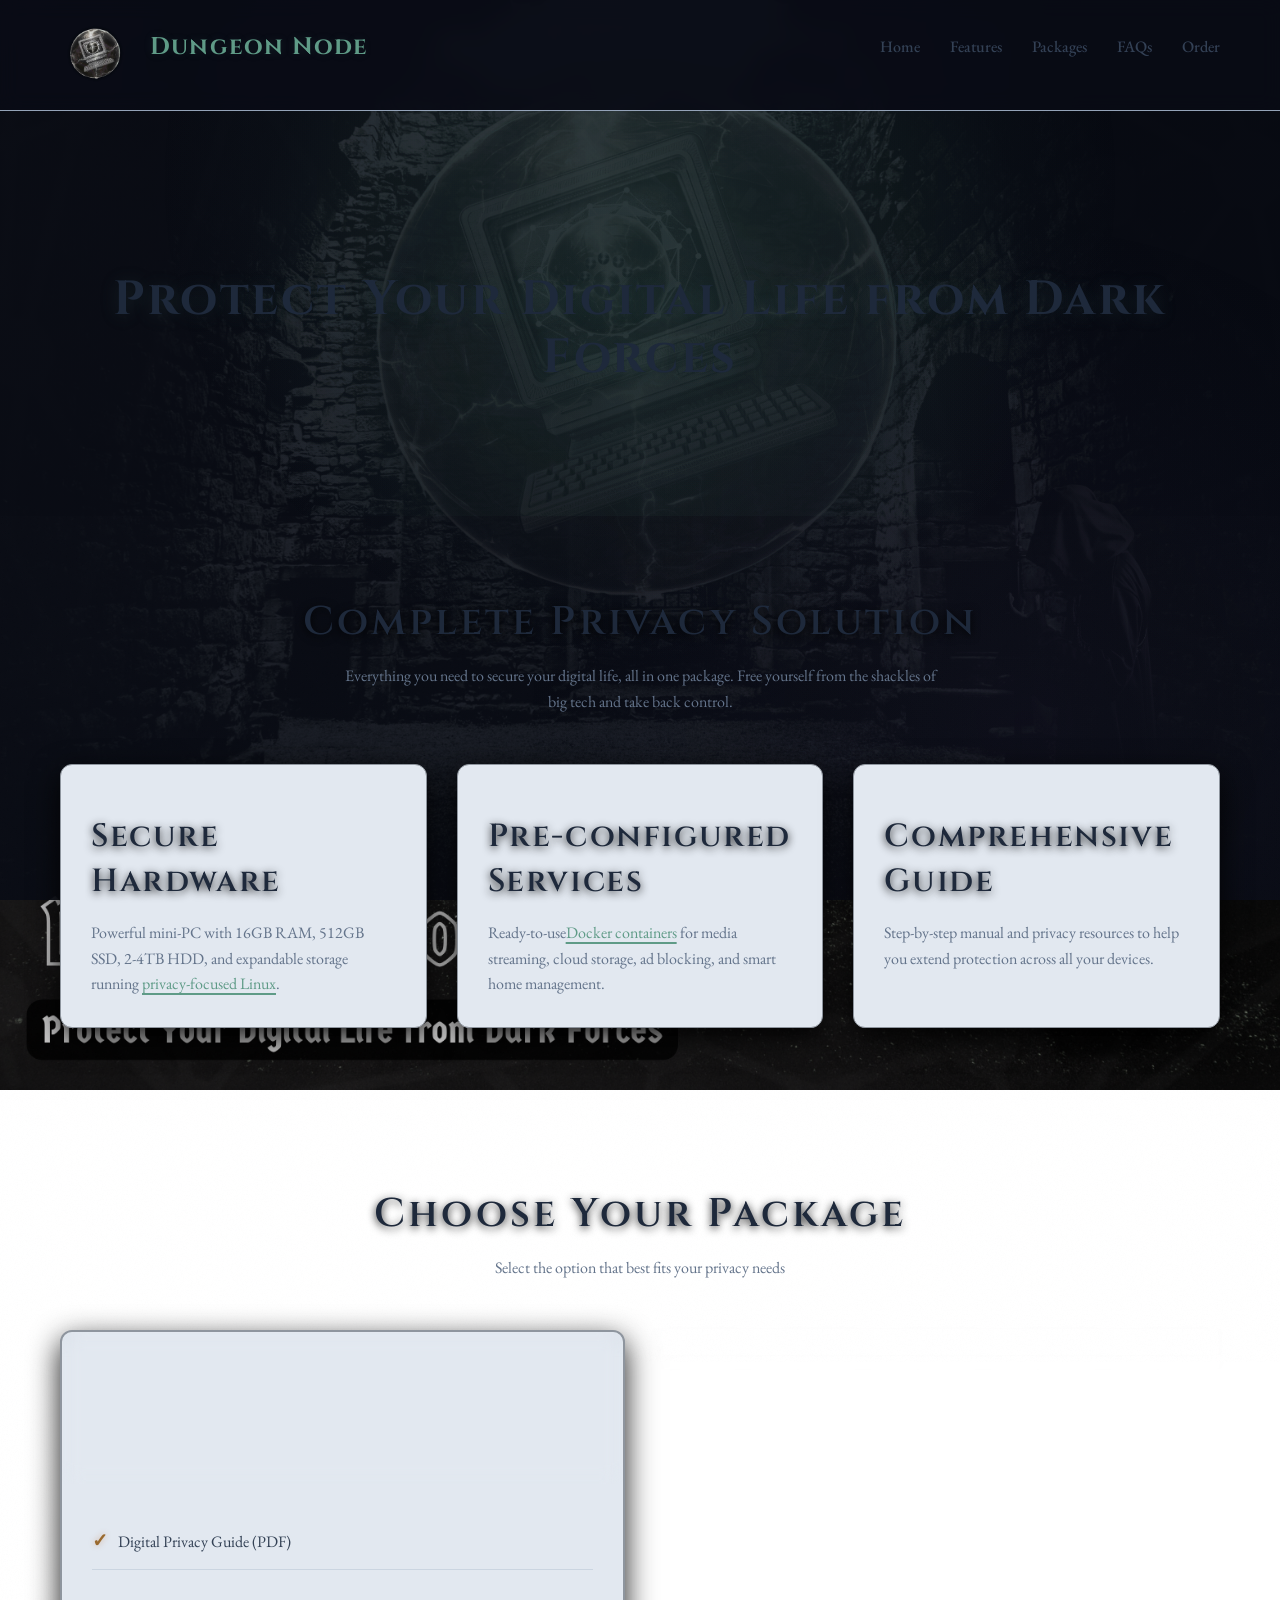
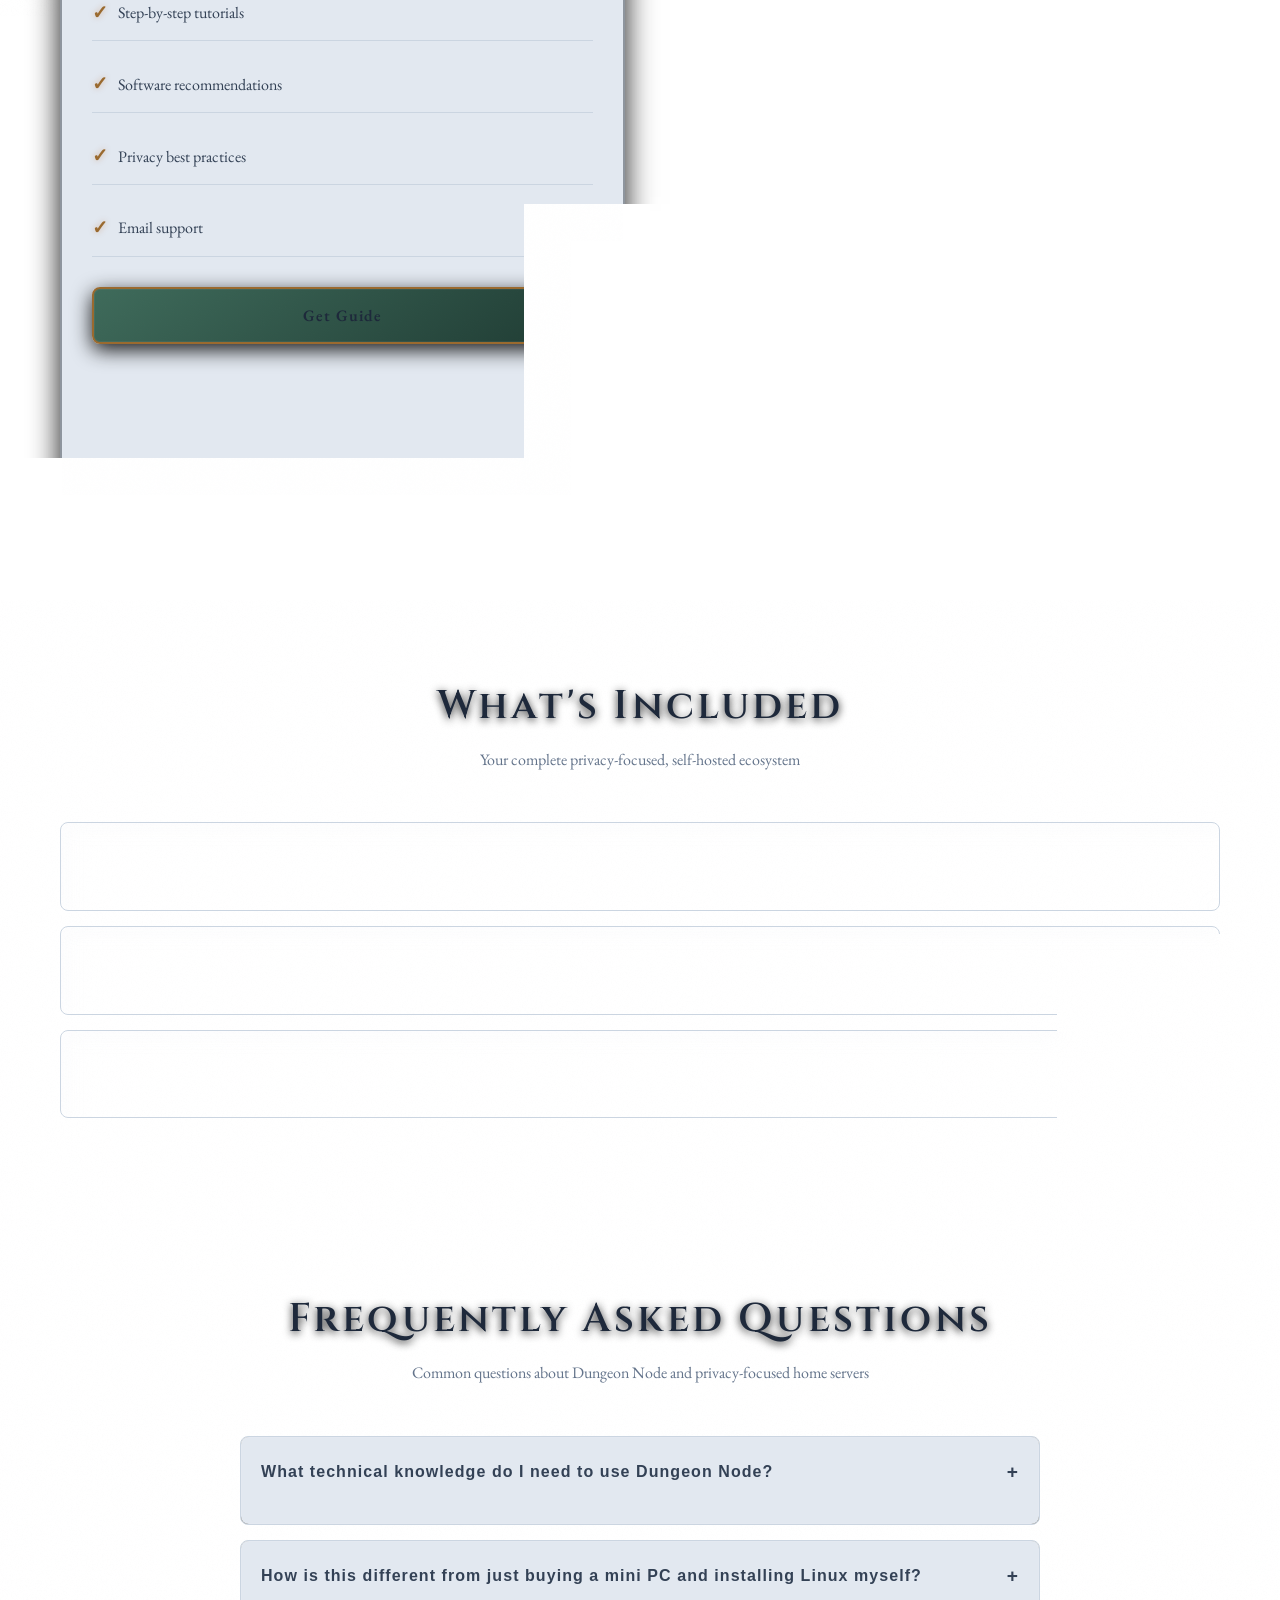
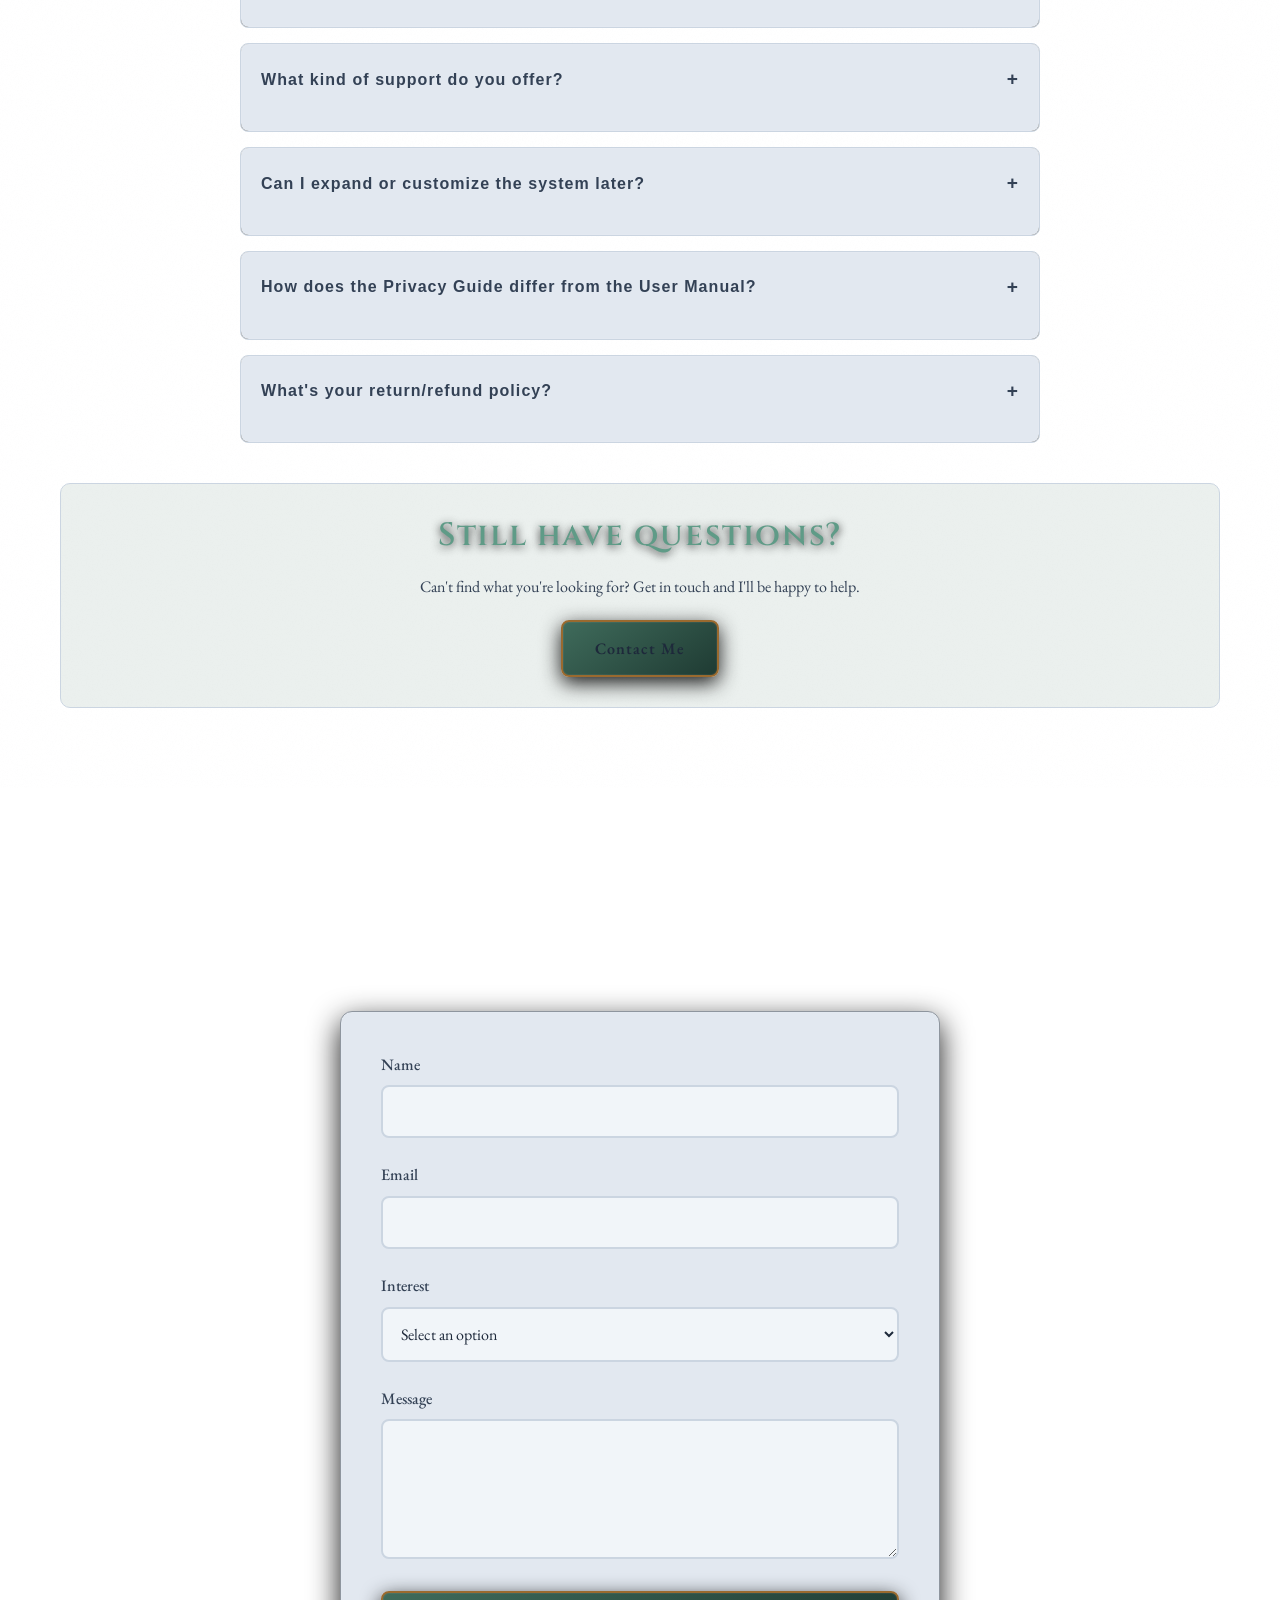
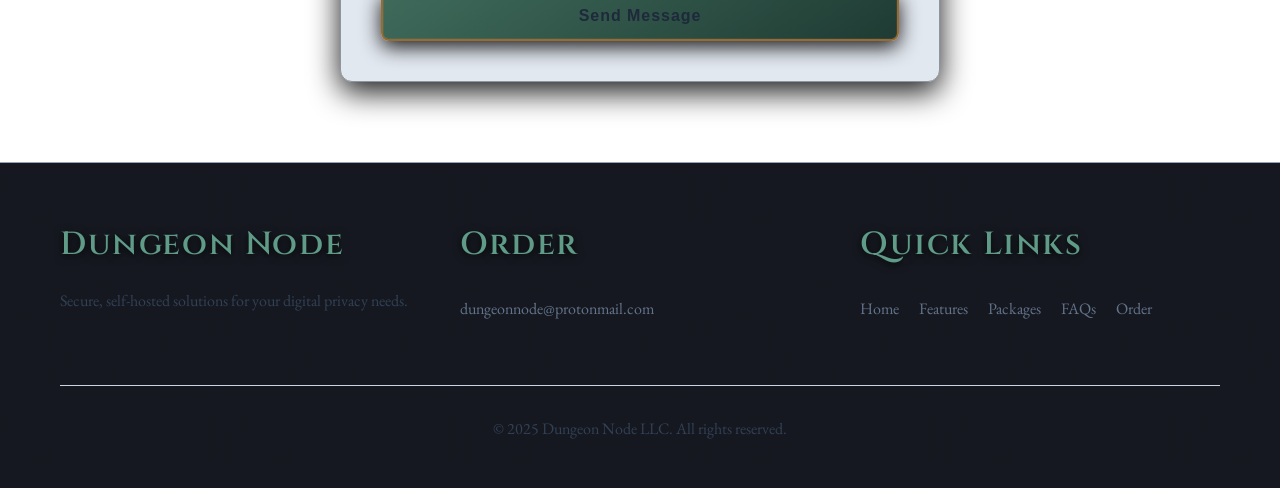
==== index.html @ d565829f "Add files via upload" ====
<!DOCTYPE html>
<html lang="en">
<head>
    <meta charset="UTF-8">
    <meta name="viewport" content="width=device-width, initial-scale=1.0">
    <title>Dungeon Node | Protect Your Digital Life from Dark Forces</title>
    <!-- Add these font imports -->
    <link rel="preconnect" href="https://fonts.googleapis.com">
    <link rel="preconnect" href="https://fonts.gstatic.com" crossorigin>
    <link href="https://fonts.googleapis.com/css2?family=Cinzel:wght@400;500;600;700;800&family=EB+Garamond:ital,wght@0,400;0,500;0,600;0,700;1,400;1,500&display=swap" rel="stylesheet">





</head>
<body>
    <!-- Header -->
<header>
    <div class="container">
        <nav>
            <a href="#" class="logo" style="display: flex; align-items: center; gap: 20px;">
                <img src="DungeonLogo.png" alt="Dungeon Node" style="height: 70px; width: auto;">
                <span style="font-size: 1.5rem; font-weight: 700; color: var(--primary-light);">Dungeon Node</span>
            </a>
            <button class="mobile-menu-btn">☰</button>
            <ul class="nav-links">
                <li><a href="#home">Home</a></li>
                <li><a href="#features">Features</a></li>
                <li><a href="#packages">Packages</a></li>
                <li><a href="#faq">FAQs</a></li>
                <li><a href="#contact">Order</a></li>
            </ul>
        </nav>
    </div>
</header>



    <!-- Hero Section -->
    <section id="home" class="hero">
        <div class="container">
            <div style="display: flex; align-items: center; justify-content: center; gap: 20px; margin-bottom: 30px; flex-wrap: wrap;">
                <h1 style="margin-bottom: 0; text-align: center;">Protect Your Digital Life from Dark Forces</h1>            
            </div>
    </section>

    <!-- Features -->
    <section id="features">
        <div class="container">
            <div class="section-title">
                <h2>Complete Privacy Solution</h2>
                <p>Everything you need to secure your digital life, all in one package. Free yourself from the shackles of big tech and take back control. </p>
            </div>
            
            <div class="features-grid">
                <div class="feature-card">
                    <div class="feature-icon"></div>
                    <h3>Secure Hardware</h3>
                    <p>Powerful mini-PC with 16GB RAM, 512GB SSD, 2-4TB HDD, and expandable storage running <a href ="https://www.franksworld.com/2025/02/19/is-linux-mint-now-spying-on-you-we-put-it-to-the-test/" target="_blank">privacy-focused Linux</a>.</p>
                </div>
                
                <div class="feature-card">
                    <div class="feature-icon"></div>
                    <h3>Pre-configured Services</h3>
                    <p>Ready-to-use<a href="https://www.howtogeek.com/733522/docker-for-beginners-everything-you-need-to-know/" target="_blank">Docker containers</a> for media streaming, cloud storage, ad blocking, and smart home management.</p>
                </div>
                
                <div class="feature-card">
                    <div class="feature-icon"></div>
                    <h3>Comprehensive Guide</h3>
                    <p>Step-by-step manual and privacy resources to help you extend protection across all your devices.</p>
                </div>
            </div>
        </div>
    </section>

    <!-- Packages -->
    <section id="packages" style="background: #1f2933">
        <div class="container">
            <div class="section-title">
                <h2>Choose Your Package</h2>
                <p>Select the option that best fits your privacy needs</p>
            </div>
            
            <div class="packages">
                <!-- Privacy Guide Only -->
                <div class="package-card">
                    <div class="package-header">
                        <h3>Privacy Guide Only</h3>
                        <div class="package-price">$49</div>
                    </div>
                    <div class="package-body">
                        <ul class="package-features">
                            <li>Digital Privacy Guide (PDF)</li>
                            <li>Step-by-step tutorials</li>
                            <li>Software recommendations</li>
                            <li>Privacy best practices</li>
                            <li>Email support</li>
                        </ul>
                        <a href="#contact" class="btn" style="width: 100%; text-align: center;">Get Guide</a>
                    </div>
                </div>
                
                <!-- Complete Privacy Hub -->
                <div class="package-card featured">
                    <div class="package-header">
                        <h3>Complete Privacy Hub</h3>
                        <div class="package-price">$799</div>
                    </div>
                    <div class="package-body">
                        <ul class="package-features">
                            <li>Mini PC + Storage</li>
                            <li>Pre-configured Linux Environment</li>
                            <li>Self-Hosted Alternatives to Big Tech Platforms</li>
                            <li>Comprehensive Privacy Guide</li>
                            <li>User Manual & Resources</li>
                            <li>Customer Support</li>
                            <li>Setup assistance</li>
                        </ul>
                        <a href="#contact" class="btn" style="width: 100%; text-align: center;">Order Now</a>
                    </div>
                </div>
            </div>
        </div>
    </section>

<!-- Included Services -->
<section>
    <div class="container">
        <div class="section-title">
            <h2>What's Included</h2>
            <p>Your complete privacy-focused, self-hosted ecosystem</p>
        </div>
        
<!-- Hardware Accordion -->
<div class="accordion" style="margin-bottom: 15px; border: 1px solid var(--border); border-radius: 8px; overflow: hidden;">
    <button class="accordion-header" style="width: 100%; padding: 20px; background: var(--bg-tertiary); border: none; display: flex; justify-content: space-between; align-items: center; cursor: pointer; color: var(--text-primary); font-size: 1.1rem; font-weight: 600; transition: all 0.3s ease;">
        <span style="display: flex; align-items: center; gap: 10px;">
            <span style="font-size: 1.3rem;"></span> Hardware Components
        </span>
        <span class="accordion-icon" style="font-size: 1.2rem; transition: transform 0.3s ease;">+</span>
    </button>
    <div class="accordion-content" style="max-height: 0; overflow: hidden; transition: max-height 0.3s ease;">
        <div style="padding: 20px; background: var(--bg-tertiary); border-top: 1px solid var(--border);">
            <div style="display: grid; grid-template-columns: repeat(auto-fit, minmax(300px, 1fr)); gap: 20px;">
                <!-- Core Hardware -->
                <div>
                    <h4 style="color: var(--text-muted); margin-bottom: 15px; padding-bottom: 8px; border-bottom: 1px solid var(--border);">Core Hardware</h4>
                    <ul style="list-style: none; margin: 0; padding: 0;">
                        <li style="padding: 8px 0; color: var(--text-secondary); display: flex; align-items: center; gap: 8px;">
                            <span style="color: var(--accent); font-weight: bold;">•</span>
                            <span><strong>Mini PC</strong> - Energy-efficient home server hardware. All models will meet minimum requirements but will vary based on availability. Upgrade options available.</span>
                        </li>
                        <li style="padding: 8px 0; color: var(--text-secondary); display: flex; align-items: center; gap: 8px;">
                            <span style="color: var(--accent); font-weight: bold;">•</span>
                            <span><strong>16GB DDR4 RAM</strong> - High-speed memory for smooth operation</span>
                        </li>
                        <li style="padding: 8px 0; color: var(--text-secondary); display: flex; align-items: center; gap: 8px;">
                            <span style="color: var(--accent); font-weight: bold;">•</span>
                            <span><strong>AMD Ryzen 3 4300</strong> - Quad-core processor for reliable performance</span>
                        </li>
                    </ul>
                </div>
                
                <!-- Storage & Expansion -->
                <div>
                    <h4 style="color: var(--text-muted); margin-bottom: 15px; padding-bottom: 8px; border-bottom: 1px solid var(--border);">Storage & Expansion</h4>
                    <ul style="list-style: none; margin: 0; padding: 0;">
                        <li style="padding: 8px 0; color: var(--text-secondary); display: flex; align-items: center; gap: 8px;">
                            <span style="color: var(--accent); font-weight: bold;">•</span>
                            <span><strong>512GB SSD</strong> - Fast storage for system and apps</span>
                        </li>
                        <li style="padding: 8px 0; color: var(--text-secondary); display: flex; align-items: center; gap: 8px;">
                            <span style="color: var(--accent); font-weight: bold;">•</span>
                            <span><strong>2-4TB HDD</strong> - Package comes with 2TB (or 4TB) HDD based on availability. Upgrade options available.</span>
                        </li>
                        <li style="padding: 8px 0; color: var(--text-secondary); display: flex; align-items: center; gap: 8px;">
                            <span style="color: var(--accent); font-weight: bold;">•</span>
                            <span><strong>2-Bay Enclosure</strong> - Power and storage for your HDD. Comes with empty drive slot for future expansion.</span>
                        </li>
                    </ul>
                </div>
            </div>
        </div>
    </div>
</div>
        
        <!-- Software Accordion -->
        <div class="accordion" style="margin-bottom: 15px; border: 1px solid var(--border); border-radius: 8px; overflow: hidden;">
            <button class="accordion-header" style="width: 100%; padding: 20px; background: var(--bg-tertiary); border: none; display: flex; justify-content: space-between; align-items: center; cursor: pointer; color: var(--text-primary); font-size: 1.1rem; font-weight: 600; transition: all 0.3s ease;">
                <span style="display: flex; align-items: center; gap: 10px;">
                    <span style="font-size: 1.3rem;"></span> Software & Privacy Tools
                </span>
                <span class="accordion-icon" style="font-size: 1.2rem; transition: transform 0.3s ease;">+</span>
            </button>
            <div class="accordion-content" style="max-height: 0; overflow: hidden; transition: max-height 0.3s ease;">
                <div style="padding: 20px; background: var(--bg-tertiary); border-top: 1px solid var(--border);">
                    <div style="display: grid; grid-template-columns: repeat(auto-fit, minmax(300px, 1fr)); gap: 20px;">
                        <!-- Self-Hosted Services -->
                        <div>
                            <h4 style="color: var(--text-muted); margin-bottom: 15px; padding-bottom: 8px; border-bottom: 1px solid var(--border);">Self-Hosted Services</h5>
                            <ul style="list-style: none; margin: 0; padding: 0;">
                                <li style="padding: 8px 0; color: var(--text-secondary); display: flex; align-items: center; gap: 8px;">
                                    <span style="color: var(--accent); font-weight: bold;">•</span>
                                    <span><strong><a href="https://www.tech2geek.net/how-to-use-pi-hole-to-block-all-ads-ultimate-guide/" target="_blank">Pi-Hole</strong></a> - Network-wide ad & tracker blocking</span>
                                </li>
                                <li style="padding: 8px 0; color: var(--text-secondary); display: flex; align-items: center; gap: 8px;">
                                    <span style="color: var(--accent); font-weight: bold;">•</span>
                                    <span><strong><a href="https://jellyfin.org/" target="_blank">Jellyfin</strong></a> - Self-hosted media streaming server</span>
                                </li>
                                <li style="padding: 8px 0; color: var(--text-secondary); display: flex; align-items: center; gap: 8px;">
                                    <span style="color: var(--accent); font-weight: bold;">•</span>
                                    <span><strong><a href="https://nextcloud.com/about/" target="_blank">NextCloud</strong></a> - Private cloud storage & collaboration</span>
                                </li>
                                <li style="padding: 8px 0; color: var(--text-secondary); display: flex; align-items: center; gap: 8px;">
                                    <span style="color: var(--accent); font-weight: bold;">•</span>
                                    <span><strong><a href="https://en.demo.grocy.info/stockoverview" target="_blank">Grocy</strong></a> - Grocery and Recipe Inventory Manager</span>
                                </li>
                                <li style="padding: 8px 0; color: var(--text-secondary); display: flex; align-items: center; gap: 8px;">
                                    <span style="color: var(--accent); font-weight: bold;">•</span>
                                    <span><strong><a href="https://www.xda-developers.com/things-every-docker-newbie-should-do-first-portainer/" target="_blank">Portainer</strong></a> - Docker container management dashboard</span>
                                </li>
                            </ul>
                        </div>
                        
                        <!-- Privacy & Security -->
                        <div>
                            <h4 style="color: var(--text-muted); margin-bottom: 15px; padding-bottom: 8px; border-bottom: 1px solid var(--border);">Privacy & Security</h5>
                            <ul style="list-style: none; margin: 0; padding: 0;">
                                <li style="padding: 8px 0; color: var(--text-secondary); display: flex; align-items: center; gap: 8px;">
                                    <span style="color: var(--accent);">•</span>
                                    <span><strong><a href="https://www.linuxmint.com/about.php" target="_blank">Linux Mint</strong></a> User-friendly Linux OS pre-configured for privacy</span>
                                </li>                                
                                <li style="padding: 8px 0; color: var(--text-secondary); display: flex; align-items: center; gap: 8px;">
                                    <span style="color: var(--accent);">•</span>
                                    <span><strong><a href="https://librewolf.net/#what-is-librewolf" target="_blank">Librewolf</strong></a> - Privacy-hardened Firefox browser</span>
                                </li>
                                <li style="padding: 8px 0; color: var(--text-secondary); display: flex; align-items: center; gap: 8px;">
                                    <span style="color: var(--accent);">•</span>
                                    <span><strong><a href="https://protonvpn.com/" target="_blank">Proton VPN</strong></a> - Encrypted internet connection</span>
                                </li>
                                <li style="padding: 8px 0; color: var(--text-secondary); display: flex; align-items: center; gap: 8px;">
                                    <span style="color: var(--accent);">•</span>
                                    <span><strong><a href="https://proton.me/pass" target="_blank">Proton Pass</strong></a> - End-to-end encrypted password manager</span>
                                </li>
                                <li style="padding: 8px 0; color: var(--text-secondary); display: flex; align-items: center; gap: 8px;">
                                    <span style="color: var(--accent);">•</span>
                                    <span><strong>Browser Extensions</strong> - Pre-configured privacy addons, including: <a href="https://ublockorigin.com/" target="_blank">uBlock Origin</a>, <a href="https://spreadprivacy.com/" target="_blank">DuckDuckGo</a>, <a href="https://www.startpage.com/" target="_blank">Startpage</a></span>
                                </li>
                            </ul>
                        </div>
                        
                        <!-- Productivity & Knowledge -->
                        <div>
                            <h4 style="color: var(--text-muted); margin-bottom: 15px; padding-bottom: 8px; border-bottom: 1px solid var(--border);">Productivity & Knowledge</h5>
                            <ul style="list-style: none; margin: 0; padding: 0;">
                                <li style="padding: 8px 0; color: var(--text-secondary); display: flex; align-items: center; gap: 8px;">
                                    <span style="color: var(--accent);">•</span>
                                    <span><strong><a href="https://organicmaps.app/" target="_blank">Organic Maps</strong></a> - Offline, privacy-focused navigation</span>
                                </li>
                                <li style="padding: 8px 0; color: var(--text-secondary); display: flex; align-items: center; gap: 8px;">
                                    <span style="color: var(--accent);">•</span>
                                    <span><strong><a href="https://www.libreoffice.org/" target="_blank">LibreOffice</strong></a> - Complete office suite alternative</span>
                                </li>
                                <li style="padding: 8px 0; color: var(--text-secondary); display: flex; align-items: center; gap: 8px;">
                                    <span style="color: var(--accent);">•</span>
                                    <span><strong><a href="https://kiwix.org/en/" target="_blank">Kiwix</strong></a> - Offline Wikipedia, Wikibooks, Wikiversity</span>
                                </li>
                                <li style="padding: 8px 0; color: var(--text-secondary); display: flex; align-items: center; gap: 8px;">
                                    <span style="color: var(--accent);">•</span>
                                    <span><strong><a href="" target="_blank"></a>Privacy Guide, Checklists, Articles</strong> - These resources are for everyone. Whether you use Windows, Linux, Apple, or Android, we've included universal and specific guidelines and tools that you will benefit from. Most of us still use the same big tech platforms that rely on third party cloud services and data broker sales.</span>
                                </li>                                
                            </ul>
                        </div>
                    </div>
                </div>
            </div>
        </div>
        
<!-- Resources Accordion -->
<div class="accordion" style="margin-bottom: 15px; border: 1px solid var(--border); border-radius: 8px; overflow: hidden;">
    <button class="accordion-header" style="width: 100%; padding: 20px; background: var(--bg-tertiary); border: none; display: flex; justify-content: space-between; align-items: center; cursor: pointer; color: var(--text-primary); font-size: 1.1rem; font-weight: 600; transition: all 0.3s ease;">
        <span style="display: flex; align-items: center; gap: 10px;">
            <span style="font-size: 1.3rem;"></span> Resources & Support
        </span>
        <span class="accordion-icon" style="font-size: 1.2rem; transition: transform 0.3s ease;">+</span>
    </button>
    <div class="accordion-content" style="max-height: 0; overflow: hidden; transition: max-height 0.3s ease;">
        <div style="padding: 20px; background: var(--bg-tertiary); border-top: 1px solid var(--border);">
            <div style="display: grid; grid-template-columns: repeat(auto-fit, minmax(300px, 1fr)); gap: 20px;">
                <!-- Guides & Documentation -->
                <div>
                    <h4 style="color: var(--text-muted); margin-bottom: 15px; padding-bottom: 8px; border-bottom: 1px solid var(--border);">Guides & Documentation</h4>
                    <ul style="list-style: none; margin: 0; padding: 0;">
                        <li style="padding: 8px 0; color: var(--text-secondary); display: flex; align-items: center; gap: 8px;">
                            <span style="color: var(--accent); font-weight: bold;">•</span>
                            <span><strong>Privacy Guide</strong> - Comprehensive digital privacy manual</span>
                        </li>
                        <li style="padding: 8px 0; color: var(--text-secondary); display: flex; align-items: center; gap: 8px;">
                            <span style="color: var(--accent); font-weight: bold;">•</span>
                            <span><strong>User Manual</strong> - Step-by-step setup instructions</span>
                        </li>
                        <!-- <li style="padding: 8px 0; color: var(--text-secondary); display: flex; align-items: center; gap: 8px;">
                            <span style="color: var(--accent); font-weight: bold;">•</span>
                            <span><strong>Video Tutorials</strong> - Visual guides for all features</span>
                        </li> -->
                        <li style="padding: 8px 0; color: var(--text-secondary); display: flex; align-items: center; gap: 8px;">
                            <span style="color: var(--accent); font-weight: bold;">•</span>
                            <span><strong>Troubleshooting Guide</strong> - Common issues & solutions</span>
                        </li>
                    </ul>
                </div>
                
                <!-- Best Practices -->
                <div>
                    <h4 style="color: var(--text-muted); margin-bottom: 15px; padding-bottom: 8px; border-bottom: 1px solid var(--border);">Best Practices</h4>
                    <ul style="list-style: none; margin: 0; padding: 0;">
                        <li style="padding: 8px 0; color: var(--text-secondary); display: flex; align-items: center; gap: 8px;">
                            <span style="color: var(--accent); font-weight: bold;">•</span>
                            <span><strong>Privacy Optimization</strong> - Advanced configuration tips</span>
                        </li>
                        <li style="padding: 8px 0; color: var(--text-secondary); display: flex; align-items: center; gap: 8px;">
                            <span style="color: var(--accent); font-weight: bold;">•</span>
                            <span><strong>Security Hardening</strong> - System protection measures</span>
                        </li>
                        <li style="padding: 8px 0; color: var(--text-secondary); display: flex; align-items: center; gap: 8px;">
                            <span style="color: var(--accent); font-weight: bold;">•</span>
                            <span><strong>Maintenance Schedule</strong> - Regular upkeep guidelines</span>
                        </li>
                        <li style="padding: 8px 0; color: var(--text-secondary); display: flex; align-items: center; gap: 8px;">
                            <span style="color: var(--accent); font-weight: bold;">•</span>
                            <span><strong>Backup Strategies</strong> - Data protection methods</span>
                        </li>
                    </ul>
                </div>
                
                <!-- Support -->
                <div>
                    <h4 style="color: var(--text-muted); margin-bottom: 15px; padding-bottom: 8px; border-bottom: 1px solid var(--border);">Support</h4>
                    <ul style="list-style: none; margin: 0; padding: 0;">
                        <li style="padding: 8px 0; color: var(--text-secondary); display: flex; align-items: center; gap: 8px;">
                            <span style="color: var(--accent); font-weight: bold;">•</span>
                            <span><strong>Email Support</strong> - Direct assistance access</span>
                        </li>
                        <li style="padding: 8px 0; color: var(--text-secondary); display: flex; align-items: center; gap: 8px;">
                            <span style="color: var(--accent); font-weight: bold;">•</span>
                            <span><strong>Knowledge Base</strong> - Articles & FAQs</span>
                        </li>
                    </ul>
                </div>
            </div>
        </div>
    </div>
</div>
        
</section>

<script>
// Accordion functionality
document.addEventListener('DOMContentLoaded', function() {
    const accordions = document.querySelectorAll('.accordion');
    
    accordions.forEach(accordion => {
        const header = accordion.querySelector('.accordion-header');
        const content = accordion.querySelector('.accordion-content');
        const icon = accordion.querySelector('.accordion-icon');
        
        header.addEventListener('click', () => {
            // Toggle current accordion
            if (content.style.maxHeight && content.style.maxHeight !== '0px') {
                // Close this accordion
                content.style.maxHeight = null;
                icon.textContent = '+';
                icon.style.transform = 'rotate(0deg)';
            } else {
                // Open this accordion
                content.style.maxHeight = content.scrollHeight + "px";
                icon.textContent = '−';
                icon.style.transform = 'rotate(180deg)';
            }
            
            // Optional: Close other accordions when one opens
            // Remove this if you want multiple accordions open at once
            /*
            accordions.forEach(otherAccordion => {
                if (otherAccordion !== accordion) {
                    const otherContent = otherAccordion.querySelector('.accordion-content');
                    const otherIcon = otherAccordion.querySelector('.accordion-icon');
                    otherContent.style.maxHeight = null;
                    otherIcon.textContent = '+';
                    otherIcon.style.transform = 'rotate(0deg)';
                }
            });
            */
        });
        
        // Start with all accordions collapsed
        content.style.maxHeight = '0px';
        icon.textContent = '+';
        icon.style.transform = 'rotate(0deg)';
    });
    
    // Accessibility: keyboard support
    accordions.forEach(accordion => {
        const header = accordion.querySelector('.accordion-header');
        
        header.addEventListener('keydown', (e) => {
            if (e.key === 'Enter' || e.key === ' ') {
                e.preventDefault();
                header.click();
            }
        });
        
        // Add ARIA attributes for accessibility
        const content = accordion.querySelector('.accordion-content');
        header.setAttribute('aria-expanded', 'false');
        header.setAttribute('aria-controls', content.id || 'accordion-content-' + Math.random().toString(36).substr(2, 9));
        content.setAttribute('aria-hidden', 'true');
    });
    
    // Update ARIA attributes on click
    document.querySelectorAll('.accordion-header').forEach(header => {
        header.addEventListener('click', function() {
            const content = this.nextElementSibling;
            const isExpanded = this.getAttribute('aria-expanded') === 'true';
            this.setAttribute('aria-expanded', !isExpanded);
            content.setAttribute('aria-hidden', isExpanded);
        });
    });
});
</script>


<!-- FAQs Section -->
<section id="faq" style="background-color: var(--bg-secondary);">
    <div class="container">
        <div class="section-title">
            <h2>Frequently Asked Questions</h2>
            <p>Common questions about Dungeon Node and privacy-focused home servers</p>
        </div>

        <div class="faq-container" style="max-width: 800px; margin: 0 auto;">
            <!-- FAQ 1 -->
            <div class="faq-item" style="margin-bottom: 15px; border: 1px solid var(--border); border-radius: 8px; overflow: hidden;">
                <button class="faq-question" style="width: 100%; padding: 20px; background: var(--bg-tertiary); border: none; text-align: left; cursor: pointer; color: var(--text-primary); font-size: 1.1rem; font-weight: 600; display: flex; justify-content: space-between; align-items: center; transition: all 0.3s ease;">
                    <span>What technical knowledge do I need to use Dungeon Node?</span>
                    <span class="faq-icon" style="font-size: 1.2rem; transition: transform 0.3s ease;">+</span>
                </button>
                <div class="faq-answer" style="max-height: 0; overflow: hidden; transition: max-height 0.3s ease; background: var(--bg-tertiary);">
                    <div style="padding: 20px; border-top: 1px solid var(--border); color: var(--text-secondary); line-height: 1.6;">
                        <p><strong>No advanced technical knowledge required!</strong> I've done all the hard work for you. The system comes pre-configured and ready to use. You'll receive a comprehensive guide with step-by-step instructions for setup and daily use. If you can use a web browser and follow instructions, you can use Dungeon Node.</p>
                    </div>
                </div>
            </div>

            <!-- FAQ 2 -->
            <div class="faq-item" style="margin-bottom: 15px; border: 1px solid var(--border); border-radius: 8px; overflow: hidden;">
                <button class="faq-question" style="width: 100%; padding: 20px; background: var(--bg-tertiary); border: none; text-align: left; cursor: pointer; color: var(--text-primary); font-size: 1.1rem; font-weight: 600; display: flex; justify-content: space-between; align-items: center; transition: all 0.3s ease;">
                    <span>How is this different from just buying a mini PC and installing Linux myself?</span>
                    <span class="faq-icon" style="font-size: 1.2rem; transition: transform 0.3s ease;">+</span>
                </button>
                <div class="faq-answer" style="max-height: 0; overflow: hidden; transition: max-height 0.3s ease; background: var(--bg-tertiary);">
                    <div style="padding: 20px; border-top: 1px solid var(--border); color: var(--text-secondary); line-height: 1.6;">
                        <p>Dungeon Node saves you <strong>40+ hours of setup and configuration time</strong>. I've:</p>
                        <ul style="margin-top: 10px; padding-left: 20px;">
                            <li>Installed and configured Linux Mint</li>
                            <li>Installed and configured Docker containers with optimal security settings</li>
                            <li>Integrated all services to work together seamlessly</li>
                            <li>Set up automated backups and maintenance scripts</li>
                            <li>Hardened the Linux installation for maximum privacy</li>
                            <li>Identified and installed free open-source software for privacy-hardened productivity</li>
                            <li>Included privacy guides, checklists, and articles on digital privacy</li>
                            <li>Pre-loaded offline resources (Wikipedia, maps, etc.)</li>
                            <li>Provided a large base storage to support the home server</li>
                        </ul>
                        <p style="margin-top: 15px;"></p>
                    </div>
                </div>
            </div>

            <!-- FAQ 3 -->
            <div class="faq-item" style="margin-bottom: 15px; border: 1px solid var(--border); border-radius: 8px; overflow: hidden;">
                <button class="faq-question" style="width: 100%; padding: 20px; background: var(--bg-tertiary); border: none; text-align: left; cursor: pointer; color: var(--text-primary); font-size: 1.1rem; font-weight: 600; display: flex; justify-content: space-between; align-items: center; transition: all 0.3s ease;">
                    <span>What kind of support do you offer?</span>
                    <span class="faq-icon" style="font-size: 1.2rem; transition: transform 0.3s ease;">+</span>
                </button>
                <div class="faq-answer" style="max-height: 0; overflow: hidden; transition: max-height 0.3s ease; background: var(--bg-tertiary);">
                    <div style="padding: 20px; border-top: 1px solid var(--border); color: var(--text-secondary); line-height: 1.6;">
                        <p>Every Dungeon Node purchase includes:</p>
                        <ul style="margin-top: 10px; padding-left: 20px;">
                            <li><strong>30-day email support</strong> for setup and initial questions</li>
                            <li>Comprehensive user manual with troubleshooting guide</li>
                            <li>Access to our knowledge base with articles and tutorials</li>
                            <li>Configuration templates for common use cases</li>
                            <li>Regular software update guides</li>
                        </ul>
                        <p style="margin-top: 15px;">For complex issues, I offer priority support packages.</p>
                    </div>
                </div>
            </div>

            <!-- FAQ 4 -->
            <div class="faq-item" style="margin-bottom: 15px; border: 1px solid var(--border); border-radius: 8px; overflow: hidden;">
                <button class="faq-question" style="width: 100%; padding: 20px; background: var(--bg-tertiary); border: none; text-align: left; cursor: pointer; color: var(--text-primary); font-size: 1.1rem; font-weight: 600; display: flex; justify-content: space-between; align-items: center; transition: all 0.3s ease;">
                    <span>Can I expand or customize the system later?</span>
                    <span class="faq-icon" style="font-size: 1.2rem; transition: transform 0.3s ease;">+</span>
                </button>
                <div class="faq-answer" style="max-height: 0; overflow: hidden; transition: max-height 0.3s ease; background: var(--bg-tertiary);">
                    <div style="padding: 20px; border-top: 1px solid var(--border); color: var(--text-secondary); line-height: 1.6;">
                        <p><strong>Yes.</strong> Dungeon Node is designed for expandability:</p>
                        <ul style="margin-top: 10px; padding-left: 20px;">
                            <li><strong>Storage:</strong> The 2-bay enclosure has an empty slot for additional hard drives</li>
                            <li><strong>Self-hosting:</strong> Contact me to add new Docker containers, or learn to add them yourself</li>
                            <li><strong>Software:</strong> Install additional programs from the Software Manager or from the web</li>
                            <li><strong>Network Protection:</strong> Expand network protection from Pi-hole to all devices on your home network</li>
                        </ul>
                        <p style="margin-top: 15px;">You'll receive guides on how to safely expand your system.</p>
                    </div>
                </div>
            </div>

            <!-- FAQ 5 -->
            <div class="faq-item" style="margin-bottom: 15px; border: 1px solid var(--border); border-radius: 8px; overflow: hidden;">
                <button class="faq-question" style="width: 100%; padding: 20px; background: var(--bg-tertiary); border: none; text-align: left; cursor: pointer; color: var(--text-primary); font-size: 1.1rem; font-weight: 600; display: flex; justify-content: space-between; align-items: center; transition: all 0.3s ease;">
                    <span>How does the Privacy Guide differ from the User Manual?</span>
                    <span class="faq-icon" style="font-size: 1.2rem; transition: transform 0.3s ease;">+</span>
                </button>
                <div class="faq-answer" style="max-height: 0; overflow: hidden; transition: max-height 0.3s ease; background: var(--bg-tertiary);">
                    <div style="padding: 20px; border-top: 1px solid var(--border); color: var(--text-secondary); line-height: 1.6;">
                        <p>These are two complementary resources:</p>
                        <div style="display: grid; grid-template-columns: 1fr 1fr; gap: 20px; margin-top: 15px;">
                            <div style="background: rgba(63, 107, 91, 0.1); padding: 15px; border-radius: 6px;">
                                <h4 style="color: var(--primary-light); margin-bottom: 10px;">User Manual</h4>
                                <ul style="padding-left: 15px;">
                                    <li>Step-by-step hardware setup</li>
                                    <li>Accessing your services</li>
                                    <li>Basic troubleshooting</li>
                                    <li>Daily operation guides</li>
                                    <li>Maintenance procedures</li>
                                </ul>
                            </div>
                            <div style="background: rgba(58, 47, 82, 0.1); padding: 15px; border-radius: 6px;">
                                <h4 style="color: var(--secondary); margin-bottom: 10px;"> Privacy Guide</h4>
                                <ul style="padding-left: 15px;">
                                    <li>Extending privacy to all devices</li>
                                    <li>Advanced security configurations</li>
                                    <li>Privacy best practices</li>
                                    <li>Alternative service recommendations</li>
                                    <li>Digital hygiene routines</li>
                                </ul>
                            </div>
                        </div>
                    </div>
                </div>
            </div>

            <!-- FAQ 6 -->
            <div class="faq-item" style="margin-bottom: 15px; border: 1px solid var(--border); border-radius: 8px; overflow: hidden;">
                <button class="faq-question" style="width: 100%; padding: 20px; background: var(--bg-tertiary); border: none; text-align: left; cursor: pointer; color: var(--text-primary); font-size: 1.1rem; font-weight: 600; display: flex; justify-content: space-between; align-items: center; transition: all 0.3s ease;">
                    <span>What's your return/refund policy?</span>
                    <span class="faq-icon" style="font-size: 1.2rem; transition: transform 0.3s ease;">+</span>
                </button>
                <div class="faq-answer" style="max-height: 0; overflow: hidden; transition: max-height 0.3s ease; background: var(--bg-tertiary);">
                    <div style="padding: 20px; border-top: 1px solid var(--border); color: var(--text-secondary); line-height: 1.6;">
                        <p>We offer a <strong>14-day return policy</strong> from the date of delivery:</p>
                        <ul style="margin-top: 10px; padding-left: 20px;">
                            <li>System must be returned in original condition</li>
                            <li>All components and accessories must be included</li>
                            <li>Return shipping is the customer's responsibility</li>
                            <li>A 15% restocking fee applies for opened hardware</li>
                            <li>The value of the digital guides will not be refunded once purchased</li>
                        </ul>
                        <p style="margin-top: 15px;"><strong>Hardware warranty:</strong> 30-day warranty on all components against manufacturing defects.</p>
                    </div>
                </div>
            </div>
        </div>

        <!-- Still have questions? -->
        <div style="text-align: center; margin-top: 40px; padding: 30px; background: rgba(63, 107, 91, 0.1); border-radius: 10px; border: 1px solid var(--border);">
            <h3 style="margin-bottom: 15px; color: var(--primary-light);">Still have questions?</h3>
            <p style="color: var(--text-secondary); max-width: 600px; margin: 0 auto 20px;">
                Can't find what you're looking for? Get in touch and I'll be happy to help.
            </p>
            <a href="#contact" class="btn" style="display: inline-block;">Contact Me</a>
        </div>
    </div>
</section>

<script>
// FAQ Accordion functionality
document.addEventListener('DOMContentLoaded', function() {
    const faqItems = document.querySelectorAll('.faq-item');
    
    faqItems.forEach(item => {
        const question = item.querySelector('.faq-question');
        const answer = item.querySelector('.faq-answer');
        const icon = item.querySelector('.faq-icon');
        
        // Initialize all as closed
        answer.style.maxHeight = '0px';
        icon.textContent = '+';
        icon.style.transform = 'rotate(0deg)';
        
        question.addEventListener('click', () => {
            // Check if current FAQ is already open
            const isCurrentlyOpen = answer.style.maxHeight !== '0px' && answer.style.maxHeight !== '';
            
            // Close all FAQs first
            faqItems.forEach(otherItem => {
                const otherAnswer = otherItem.querySelector('.faq-answer');
                const otherIcon = otherItem.querySelector('.faq-icon');
                otherAnswer.style.maxHeight = '0px';
                otherIcon.textContent = '+';
                otherIcon.style.transform = 'rotate(0deg)';
            });
            
            // If clicked FAQ wasn't open, open it
            if (!isCurrentlyOpen) {
                answer.style.maxHeight = answer.scrollHeight + "px";
                icon.textContent = '−';
                icon.style.transform = 'rotate(180deg)';
            }
        });
    });
    
    // Accessibility: keyboard support
    faqItems.forEach(item => {
        const question = item.querySelector('.faq-question');
        
        question.addEventListener('keydown', (e) => {
            if (e.key === 'Enter' || e.key === ' ') {
                e.preventDefault();
                question.click();
            }
        });
    });
});
</script>

    <!-- Contact -->
    <section id="contact" style="background: #221f33;">
        <div class="container">
            <div class="section-title">
                <h2>Get in Touch</h2>
                <p>Ready to take control of your privacy? Contact us for more information or to place an order.</p>
            </div>
            
            <div class="contact-form">
                <form id="contactForm">
                    <div class="form-group">
                        <label for="name">Name</label>
                        <input type="text" id="name" required>
                    </div>
                    
                    <div class="form-group">
                        <label for="email">Email</label>
                        <input type="email" id="email" required>
                    </div>
                    
                    <div class="form-group">
                        <label for="package">Interest</label>
                        <select id="package">
                            <option value="">Select an option</option>
                            <option value="guide">Privacy Guide ($49)</option>
                            <option value="complete">Complete Privacy Hub ($799)</option>
                            <option value="question">Just have a question</option>
                        </select>
                    </div>
                    
                    <div class="form-group">
                        <label for="message">Message</label>
                        <textarea id="message"></textarea>
                    </div>
                    
                    <button type="submit" class="btn" style="width: 100%;">Send Message</button>
                </form>
            </div>
        </div>
    </section>

<!-- Footer -->
<footer>
    <div class="container">
        <div class="footer-content">
            <div class="footer-section">
                <h3>Dungeon Node</h3>
                <p>Secure, self-hosted solutions for your digital privacy needs.</p>
            </div>
            
            <div class="footer-section">
                <h3>Order</h3>
                <ul class="footer-links" style="display: flex; flex-wrap: wrap; gap: 20px; margin: 0; padding: 0;">
                    <li><a href="mailto:dungeonnode@protonmail.com">dungeonnode@protonmail.com</a></li>
                </ul>
            </div>
            
            <div class="footer-section">
                <h3>Quick Links</h3>
                <ul class="footer-links" style="display: flex; flex-wrap: wrap; gap: 20px; margin: 0; padding: 0;">
                    <li><a href="#home">Home</a></li>
                    <li><a href="#features">Features</a></li>
                    <li><a href="#packages">Packages</a></li>
                    <li><a href="#faq">FAQs</a></li>
                    <li><a href="#contact">Order</a></li>
                </ul>
            </div>
        </div>
        
        <div class="copyright">
            <p>&copy; 2025 Dungeon Node LLC. All rights reserved.</p>
        </div>
    </div>
</footer>

    <script>
        // Mobile menu toggle
        document.querySelector('.mobile-menu-btn').addEventListener('click', function() {
            document.querySelector('.nav-links').classList.toggle('active');
        });
        
        // Smooth scrolling for navigation links
        document.querySelectorAll('a[href^="#"]').forEach(anchor => {
            anchor.addEventListener('click', function (e) {
                e.preventDefault();
                const targetId = this.getAttribute('href');
                if(targetId === '#') return;
                
                const targetElement = document.querySelector(targetId);
                if(targetElement) {
                    window.scrollTo({
                        top: targetElement.offsetTop - 80,
                        behavior: 'smooth'
                    });
                    
                    // Close mobile menu if open
                    document.querySelector('.nav-links').classList.remove('active');
                }
            });
        });
        
        // Simple form submission
        document.getElementById('contactForm').addEventListener('submit', function(e) {
            e.preventDefault();
            
            // Get form data
            const formData = {
                name: document.getElementById('name').value,
                email: document.getElementById('email').value,
                package: document.getElementById('package').value,
                message: document.getElementById('message').value
            };
            
            // In a real application, you would send this data to a server
            // For now, we'll just show a success message
            alert('Thank you for your interest! We\'ll contact you shortly at ' + formData.email);
            this.reset();
        });
        
        // Sticky header
        window.addEventListener('scroll', function() {
            const header = document.querySelector('header');
            if (window.scrollY > 50) {
                header.style.boxShadow = '0 2px 10px rgba(0,0,0,0.1)';
            } else {
                header.style.boxShadow = 'none';
            }
        });
    </script>










<style>
:root {
    --primary: #3f6b5b;
    --primary-dark: #1f3b33;
    --primary-light: #5f9b87;

    --secondary: #3a2f52;
    --secondary-dark: #1f162e;

    --accent: #9a6a2f;
    --accent-dark: #5f3b16;

    --bg-primary: #080b14;
    --bg-secondary: #1a1b2e;
    --bg-tertiary: #2a3338;

    --text-primary: #f1f5f9;
    --text-secondary: #d1d5db;
    --text-muted: #9ca3af;

    --border: #2a2f44;

    --glow: rgba(95, 155, 135, 0.15);
    --glow-alt: rgba(58, 47, 82, 0.2);
    --shadow: rgba(0, 0, 0, 0.9);
}

/* FAQ hover effects */
.faq-question:hover {
    background: var(--bg-secondary) !important;
}

.faq-question:focus {
    outline: 2px solid var(--accent);
    outline-offset: -2px;
}

/* Add parchment texture to FAQ items */
.faq-item::after {
    content: "";
    position: absolute;
    inset: 0;
    background-image:
        url("data:image/svg+xml,%3Csvg xmlns='http://www.w3.org/2000/svg' width='120' height='120'%3E%3Cfilter id='n'%3E%3CfeTurbulence type='fractalNoise' baseFrequency='0.9' numOctaves='2' stitchTiles='stitch'/%3E%3C/filter%3E%3Crect width='120' height='120' filter='url(%23n)' opacity='0.035'/%3E%3C/svg%3E");
    pointer-events: none;
    opacity: 0.08;
    mix-blend-mode: overlay;
    z-index: 1;
}

.faq-item {
    position: relative;
}

.faq-question > span:first-child,
.faq-answer > div {
    position: relative;
    z-index: 2;
}


/* Accordion hover effects */
.accordion-header:hover {
    background: var(--bg-secondary) !important;
}

.accordion-header:focus {
    outline: 2px solid var(--accent);
    outline-offset: -2px;
}

/* Smooth transitions */
.accordion-content {
    transition: max-height 0.3s ease-out !important;
    max-height: 0; /* Ensure all start collapsed */
}

/* Improve touch targets on mobile */
@media (max-width: 768px) {
    .accordion-header {
        padding: 18px 16px !important;
    }
    
    .accordion-content > div {
        padding: 16px !important;
    }
}

/* Reduced motion support */
@media (prefers-reduced-motion: reduce) {
    .accordion-content,
    .accordion-header,
    .accordion-icon {
        transition: none !important;
    }
}

/* Ensure content is properly hidden initially */
.accordion-content[style*="max-height: 0"],
.accordion-content[style*="max-height: 0px"] {
    overflow: hidden !important;
}

/* Accordion hover effects */
.accordion-header:hover {
    background: var(--bg-secondary) !important;
}

.accordion-header:focus {
    outline: 2px solid var(--accent);
    outline-offset: -2px;
}

/* Smooth transitions */
.accordion-content {
    transition: max-height 0.3s ease-out !important;
}

/* Improve touch targets on mobile */
@media (max-width: 768px) {
    .accordion-header {
        padding: 18px 16px !important;
    }
    
    .accordion-content > div {
        padding: 16px !important;
    }
}

/* Reduced motion support */
@media (prefers-reduced-motion: reduce) {
    .accordion-content,
    .accordion-header,
    .accordion-icon {
        transition: none !important;
    }
}

/* =========================================
   HERO: RITUAL PURPLE GLOW
   ========================================= */

.hero::before {
    background: radial-gradient(
        circle at center,
        rgba(75, 58, 112, 0.35),
        transparent 65%
    );
}

/* =========================================
   BUTTONS: MOSS GREEN BASE
   ========================================= */

.btn,
button {
    background: linear-gradient(
        145deg,
        var(--primary),
        var(--primary-dark)
    );
    border-color: var(--primary-light);
}

/* =========================================
   BUTTON HOVER: GREEN → VIOLET SHIFT
   ========================================= */

.btn:hover,
button:hover {
    background: linear-gradient(
        145deg,
        var(--secondary),
        var(--secondary-dark)
    );
    border-color: var(--secondary);
    box-shadow:
        0 0 0 1px rgba(75, 58, 112, 0.4),
        0 8px 30px rgba(75, 58, 112, 0.35);
}

.btn:hover span,
.btn:hover {
    text-shadow: 0 0 6px rgba(75, 58, 112, 0.4);
}



/* Add to your existing CSS */
.logo img {
    display: block;
    height: 40px;
    width: auto;
    transition: all 0.3s ease;
}

.logo img:hover {
    transform: scale(1.05);
}

/* Responsive adjustments */
@media (max-width: 768px) {
    .logo img {
        height: 35px;
    }
}

@media (max-width: 480px) {
    .logo img {
        height: 30px;
    }
}


/* ===== RESET & BASE STYLES ===== */
* {
    margin: 0;
    padding: 0;
    box-sizing: border-box;
}

html {
    scroll-behavior: smooth;
}

body {
    font-family: -apple-system, BlinkMacSystemFont, 'Segoe UI', Roboto, Oxygen, Ubuntu, Cantarell, 'Helvetica Neue', sans-serif;
    -webkit-font-smoothing: antialiased;
    -moz-osx-font-smoothing: grayscale;
    line-height: 1.6;
    font-size: 16px;
    color: var(--text-primary);
    background-color: var(--bg-primary);
    min-height: 100vh;
}

/* ===== TYPOGRAPHY ===== */
h1 {
    font-size: clamp(2rem, 5vw, 3rem);
    line-height: 1.2;
    font-weight: 700;
    margin-bottom: 1.5rem;
    color: var(--text-primary);
}

h2 {
    font-size: clamp(1.75rem, 4vw, 2.5rem);
    line-height: 1.3;
    font-weight: 600;
    margin-bottom: 1.25rem;
    color: var(--text-primary);
}

h3 {
    font-size: clamp(1.5rem, 3vw, 2rem);
    line-height: 1.4;
    font-weight: 600;
    margin-bottom: 1rem;
    color: var(--text-primary);
}

h4 {
    font-size: clamp(1.25rem, 2.5vw, 1.5rem);
    line-height: 1.4;
    font-weight: 500;
    margin-bottom: 0.75rem;
    color: var(--text-primary);
}

p, li, span, label {
    font-size: 1rem;
    line-height: 1.6;
    margin-bottom: 1rem;
    color: var(--text-secondary);
}

/* ===== LINKS ===== */
a {
    color: var(--primary-light);
    text-decoration: underline;
    text-decoration-thickness: 2px;
    text-underline-offset: 3px;
    transition: all 0.3s ease;
}

a:hover, a:focus {
    color: var(--accent);
    text-decoration-thickness: 3px;
}

/* ===== FOCUS STATES ===== */
:focus-visible {
    outline: 3px solid var(--accent);
    outline-offset: 2px;
}

:focus:not(:focus-visible) {
    outline: none;
}

/* ===== LAYOUT ===== */
.container {
    max-width: 1200px;
    margin: 0 auto;
    padding: 0 20px;
    width: 100%;
}

section {
    padding: 80px 0;
}

section:nth-child(even) {
    background-color: var(--bg-secondary);
}

.section-title {
    text-align: center;
    margin-bottom: 50px;
}

.section-title h2 {
    font-size: clamp(1.75rem, 4vw, 2.5rem);
    margin-bottom: 15px;
}

.section-title p {
    color: var(--text-muted);
    max-width: 600px;
    margin: 0 auto;
}

/* ===== HEADER & NAVIGATION ===== */
header {
    position: sticky;
    top: 0;
    width: 100%;
    background: rgba(15, 23, 42, 0.95);
    backdrop-filter: blur(10px);
    border-bottom: 1px solid var(--border-dark);
    z-index: 1000;
}

nav {
    display: flex;
    justify-content: space-between;
    align-items: center;
    padding: 20px 0;
}

.logo {
    font-size: 1.5rem;
    font-weight: 700;
    color: var(--primary-light);
    text-decoration: none;
    text-shadow: 0 0 10px var(--glow);
}

.nav-links {
    display: flex;
    gap: 30px;
    list-style: none;
}

.nav-links a {
    text-decoration: none;
    color: var(--text-secondary);
    font-weight: 500;
}

.nav-links a:hover {
    color: var(--primary-light);
    text-shadow: 0 0 8px var(--glow);
}

.mobile-menu-btn {
    display: none;
    background: none;
    border: none;
    font-size: 1.5rem;
    cursor: pointer;
    color: var(--text-primary);
    padding: 5px;
}

/* ===== HERO SECTION ===== */
.hero {
    padding: 160px 0 100px;
    text-align: center;
    background: linear-gradient(135deg, var(--bg-secondary) 0%, var(--bg-primary) 100%);
    position: relative;
    overflow: hidden;
}

.hero::before {
    content: '';
    position: absolute;
    top: 0;
    left: 0;
    right: 0;
    bottom: 0;
    background: radial-gradient(circle at 50% 50%, var(--glow) 0%, transparent 70%);
    opacity: 0.3;
}

.hero h1 {
    text-shadow: 0 2px 20px var(--glow);
}

.hero p {
    font-size: clamp(1.1rem, 2vw, 1.25rem);
    color: var(--text-secondary);
    max-width: 700px;
    margin: 0 auto 40px;
}

/* ===== BUTTONS ===== */
.btn, button {
    display: inline-block;
    padding: 14px 32px;
    background: linear-gradient(145deg, var(--primary) 0%, var(--primary-dark) 100%);
    color: var(--text-primary);
    text-decoration: none;
    border-radius: 8px;
    font-weight: 600;
    font-size: 1rem;
    letter-spacing: 0.5px;
    transition: all 0.3s ease;
    border: 2px solid var(--accent);
    box-shadow: 0 4px 20px var(--glow);
    cursor: pointer;
    text-align: center;
    min-height: 48px; /* Better touch target */
}

.btn:hover, button:hover {
    background: linear-gradient(145deg, var(--primary-light) 0%, var(--primary) 100%);
    transform: translateY(-2px);
    box-shadow: 0 6px 25px var(--glow);
    border-color: var(--primary-light);
}

.btn-secondary {
    background: transparent;
    color: var(--primary-light);
    border: 2px solid var(--primary);
}

.btn-secondary:hover {
    background: var(--primary);
    color: var(--text-primary);
    border-color: var(--primary-light);
}

button:disabled, .btn:disabled {
    opacity: 0.5;
    cursor: not-allowed;
    transform: none !important;
    box-shadow: none !important;
}

/* ===== FEATURES GRID ===== */
.features-grid {
    display: grid;
    grid-template-columns: repeat(auto-fit, minmax(300px, 1fr));
    gap: 30px;
    margin-top: 40px;
}

.feature-card {
    background: var(--bg-tertiary);
    padding: 30px;
    border-radius: 12px;
    box-shadow: 0 5px 20px rgba(0, 0, 0, 0.3);
    transition: all 0.3s ease;
    border: 1px solid var(--border);
    height: 100%;
}

.feature-card:hover {
    transform: translateY(-5px);
    box-shadow: 0 8px 30px rgba(124, 58, 237, 0.2);
    border-color: var(--primary);
}

.feature-icon {
    font-size: 2.5rem;
    margin-bottom: 20px;
    color: var(--primary-light);
    text-shadow: 0 0 10px var(--glow);
}

.feature-card h3 {
    margin-bottom: 15px;
    color: var(--text-primary);
}

.feature-card p {
    color: var(--text-muted);
    margin-bottom: 0;
}

/* ===== PACKAGE CARDS ===== */
.packages {
    display: grid;
    grid-template-columns: repeat(auto-fit, minmax(300px, 1fr));
    gap: 30px;
    margin-top: 40px;
}

.package-card {
    background: var(--bg-tertiary);
    border-radius: 12px;
    overflow: hidden;
    box-shadow: 0 5px 20px rgba(0, 0, 0, 0.3);
    border: 2px solid var(--border);
    transition: all 0.3s ease;
    height: 100%;
}

.package-card:hover {
    border-color: var(--primary);
}

.package-card.featured {
    border-color: var(--accent);
    transform: scale(1.02);
    box-shadow: 0 8px 30px rgba(124, 58, 237, 0.3);
}

.package-card.featured:hover {
    border-color: var(--primary-light);
    box-shadow: 0 10px 35px rgba(124, 58, 237, 0.4);
}

.package-header {
    padding: 30px;
    background: linear-gradient(135deg, var(--primary) 0%, var(--primary-dark) 100%);
    color: var(--text-primary);
    text-align: center;
}

.package-header h3 {
    font-size: 1.5rem;
    margin-bottom: 10px;
}

.package-price {
    font-size: 2.5rem;
    font-weight: 700;
    text-shadow: 0 2px 10px var(--glow);
    line-height: 1.2;
}

.package-body {
    padding: 30px;
}

.package-features {
    list-style: none;
    margin-bottom: 30px;
}

.package-features li {
    padding: 12px 0;
    border-bottom: 1px solid var(--border);
    color: var(--text-secondary);
    display: flex;
    align-items: center;
    gap: 10px;
}

.package-features li:before {
    content: "✓";
    color: var(--accent);
    font-weight: bold;
    font-size: 1.2rem;
    flex-shrink: 0;
}

/* ===== CONTACT FORM ===== */
.contact-form {
    max-width: 600px;
    margin: 40px auto 0;
    background: var(--bg-tertiary);
    padding: 40px;
    border-radius: 12px;
    box-shadow: 0 5px 20px rgba(0, 0, 0, 0.3);
    border: 1px solid var(--border);
}

.form-group {
    margin-bottom: 24px;
}

.form-group label {
    display: block;
    margin-bottom: 8px;
    font-weight: 500;
    color: var(--text-secondary);
    font-size: 1rem;
}

.form-group input,
.form-group textarea,
.form-group select {
    width: 100%;
    padding: 14px;
    background: var(--bg-secondary);
    border: 2px solid var(--border);
    border-radius: 8px;
    font-family: inherit;
    font-size: 1rem;
    color: var(--text-primary);
    transition: all 0.3s ease;
    min-height: 48px;
}

.form-group input:focus,
.form-group textarea:focus,
.form-group select:focus {
    outline: none;
    border-color: var(--primary);
    box-shadow: 0 0 0 3px var(--glow);
}

.form-group textarea {
    min-height: 140px;
    resize: vertical;
}

input::placeholder,
textarea::placeholder {
    color: var(--text-muted);
    opacity: 0.7;
}

/* ===== FOOTER ===== */
footer {
    background: var(--bg-primary);
    color: var(--text-primary);
    padding: 60px 0 30px;
    border-top: 1px solid var(--border-dark);
}

.footer-content {
    display: grid;
    grid-template-columns: repeat(auto-fit, minmax(250px, 1fr));
    gap: 40px;
    margin-bottom: 40px;
}

.footer-section h3 {
    margin-bottom: 20px;
    color: var(--primary-light);
}

.footer-links {
    list-style: none;
}

.footer-links a {
    color: var(--text-muted);
    text-decoration: none;
    display: block;
    padding: 8px 0;
    transition: all 0.3s ease;
}

.footer-links a:hover {
    color: var(--primary-light);
    text-shadow: 0 0 8px var(--glow);
    transform: translateX(5px);
}

.copyright {
    text-align: center;
    padding-top: 30px;
    border-top: 1px solid var(--border);
    color: var(--text-muted);
    font-size: 0.9rem;
}

/* ===== SCROLLBAR ===== */
::-webkit-scrollbar {
    width: 12px;
}

::-webkit-scrollbar-track {
    background: var(--bg-secondary);
}

::-webkit-scrollbar-thumb {
    background: var(--primary);
    border-radius: 6px;
    border: 2px solid var(--bg-secondary);
}

::-webkit-scrollbar-thumb:hover {
    background: var(--primary-light);
}

/* ===== RESPONSIVE DESIGN ===== */
@media (max-width: 768px) {
    .mobile-menu-btn {
        display: block;
    }
    
    .nav-links {
        display: none;
        position: fixed;
        top: 70px;
        left: 0;
        right: 0;
        background: var(--bg-tertiary);
        flex-direction: column;
        padding: 20px;
        box-shadow: 0 5px 20px rgba(0, 0, 0, 0.4);
        border-top: 1px solid var(--border);
        z-index: 1001;
    }
    
    .nav-links.active {
        display: flex;
    }
    
    .hero {
        padding: 140px 0 80px;
    }
    
    .hero h1 {
        font-size: clamp(1.75rem, 5vw, 2.5rem);
    }
    
    .hero p {
        font-size: 1.1rem;
    }
    
    .package-card.featured {
        transform: none;
        order: -1; /* Bring featured card to top on mobile */
    }
    
    .features-grid,
    .packages {
        grid-template-columns: 1fr;
    }
    
    .contact-form {
        padding: 30px 20px;
    }
    
    section {
        padding: 60px 0;
    }
}

@media (max-width: 480px) {
    .hero {
        padding: 120px 0 60px;
    }
    
    .btn, button {
        padding: 12px 24px;
        width: 100%;
        margin-bottom: 10px;
    }
    
    .package-header,
    .package-body,
    .feature-card {
        padding: 20px;
    }
    
    .footer-content {
        grid-template-columns: 1fr;
        gap: 30px;
    }
}

/* ===== ACCESSIBILITY MEDIA QUERIES ===== */
@media (prefers-reduced-motion: reduce) {
    *,
    *::before,
    *::after {
        animation-duration: 0.01ms !important;
        animation-iteration-count: 1 !important;
        transition-duration: 0.01ms !important;
        scroll-behavior: auto !important;
    }
    
    .btn:hover,
    .feature-card:hover,
    .package-card:hover {
        transform: none !important;
    }
}

@media (prefers-contrast: high) {
    :root {
        --text-primary: #ffffff;
        --text-secondary: #f1f5f9;
        --border: #64748b;
    }
    
    .btn,
    .feature-card,
    .package-card {
        border: 2px solid currentColor;
    }
    
    .feature-card:hover,
    .package-card:hover {
        outline: 2px solid var(--accent);
    }
}

@media (prefers-color-scheme: light) {
    :root {
        --bg-primary: #f8fafc;
        --bg-secondary: #f1f5f9;
        --bg-tertiary: #e2e8f0;
        --text-primary: #1e293b;
        --text-secondary: #334155;
        --text-muted: #64748b;
        --border: #cbd5e1;
        --border-dark: #94a3b8;
    }
    
    body {
        color-scheme: light dark;
    }
    
    header {
        background: rgba(248, 250, 252, 0.95);
    }
    
    .nav-links a {
        color: var(--text-secondary);
    }
    
    .hero {
        background: linear-gradient(135deg, var(--bg-secondary) 0%, var(--bg-primary) 100%);
    }
}

/* ===== PRINT STYLES ===== */
@media print {
    body {
        color: #000;
        background: #fff;
        font-size: 12pt;
        line-height: 1.5;
        font-family: 'Times New Roman', Times, serif;
    }
    
    a {
        color: #000;
        text-decoration: underline;
    }
    
    .btn, button, nav, footer,
    .mobile-menu-btn, .hero::before {
        display: none !important;
    }
    
    .hero {
        padding: 60px 0 !important;
    }
    
    section {
        page-break-inside: avoid;
        padding: 40px 0 !important;
    }
    
    .container {
        max-width: 100% !important;
        padding: 0 !important;
    }
}

h1, h2, h3, h4 {
    letter-spacing: 0.04em;
    text-shadow: 0 2px 8px var(--shadow);
}

.feature-icon,
.package-features li:before {
    color: var(--accent);
    text-shadow: 0 0 8px rgba(180, 83, 9, 0.35);
}

.feature-card,
.package-card,
.contact-form {
    box-shadow:
        inset 0 0 0 1px rgba(255,255,255,0.03),
        0 10px 30px var(--shadow);
}

.btn, button {
    letter-spacing: 0.06em;
    box-shadow:
        inset 0 0 0 1px rgba(255,255,255,0.05),
        0 6px 20px var(--shadow);
}

/* =========================================
   TORCHLIGHT FLICKER (Hero only)
   ========================================= */

.hero::before {
    animation: torchFlicker 9s infinite ease-in-out;
}

@keyframes torchFlicker {
    0%   { opacity: 0.22; transform: scale(1); }
    18%  { opacity: 0.28; transform: scale(1.01); }
    33%  { opacity: 0.20; transform: scale(0.995); }
    52%  { opacity: 0.30; transform: scale(1.015); }
    68%  { opacity: 0.24; transform: scale(1.005); }
    85%  { opacity: 0.27; transform: scale(1.01); }
    100% { opacity: 0.22; transform: scale(1); }
}


/* =========================================
   STONE / PARCHMENT TEXTURE
   ========================================= */

section,
.feature-card,
.package-card,
.contact-form,
footer,
.hero {
    position: relative;
}

section::after,
.feature-card::after,
.package-card::after,
.contact-form::after,
footer::after,
.hero::after {
    content: "";
    position: absolute;
    inset: 0;
    background-image:
        url("data:image/svg+xml,%3Csvg xmlns='http://www.w3.org/2000/svg' width='120' height='120'%3E%3Cfilter id='n'%3E%3CfeTurbulence type='fractalNoise' baseFrequency='0.9' numOctaves='2' stitchTiles='stitch'/%3E%3C/filter%3E%3Crect width='120' height='120' filter='url(%23n)' opacity='0.035'/%3E%3C/svg%3E");
    pointer-events: none;
    opacity: 0.08;
    mix-blend-mode: overlay;
}

/* =========================================
   DUNGEON SYNTH TYPOGRAPHY
   ========================================= */

/* Headings: ritual, engraved, restrained */
h1, h2, h3, h4 {
    font-family:
        "Cinzel",
        "Trajan Pro",
        "Palatino Linotype",
        "Book Antiqua",
        serif;
    letter-spacing: 0.05em;
    text-transform: none;
    text-shadow: 0 2px 8px var(--shadow);
}

/* Body text: ink on vellum */
body,
p,
li,
label,
input,
textarea {
    font-family:
        "EB Garamond",
        "Garamond",
        "Georgia",
        serif;
}

/* Subtle small-caps feel without true small-caps */
.section-title h2,
.logo {
    letter-spacing: 0.08em;
}

/* Enhanced shadows and borders */
.feature-card,
.package-card,
.contact-form {
    border-color: color-mix(in srgb, var(--border) 70%, black);
    box-shadow:
        inset 0 0 0 1px rgba(255,255,255,0.03),
        0 10px 30px var(--shadow);
}

/* Accent glow for icons */
.feature-icon,
.package-features li:before {
    color: var(--accent);
    text-shadow: 0 0 8px rgba(180, 83, 9, 0.35);
}

/* Enhanced button shadows */
.btn, button {
    letter-spacing: 0.06em;
    box-shadow:
        inset 0 0 0 1px rgba(255,255,255,0.05),
        0 6px 20px var(--shadow);
}

/* Link styling */
a {
    text-decoration-thickness: 1.5px;
    text-underline-offset: 4px;
}

/* =========================================
   ACCORDION STYLES (Merged from second style block)
   ========================================= */

/* Accordion hover effects */
.accordion-header:hover {
    background: var(--bg-secondary) !important;
}

.accordion-header:focus {
    outline: 2px solid var(--accent);
    outline-offset: -2px;
}

/* Smooth transitions */
.accordion-content {
    transition: max-height 0.3s ease-out !important;
    max-height: 0; /* Ensure all start collapsed */
}

/* Improve touch targets on mobile */
@media (max-width: 768px) {
    .accordion-header {
        padding: 18px 16px !important;
    }
    
    .accordion-content > div {
        padding: 16px !important;
    }
}

/* Reduced motion support */
@media (prefers-reduced-motion: reduce) {
    .accordion-content,
    .accordion-header,
    .accordion-icon {
        transition: none !important;
    }
}

/* Ensure content is properly hidden initially */
.accordion-content[style*="max-height: 0"],
.accordion-content[style*="max-height: 0px"] {
    overflow: hidden !important;
}

/* Add parchment texture to accordions too */
.accordion,
.accordion-header,
.accordion-content > div {
    position: relative;
}

.accordion::after,
.accordion-header::after,
.accordion-content > div::after {
    content: "";
    position: absolute;
    inset: 0;
    background-image:
        url("data:image/svg+xml,%3Csvg xmlns='http://www.w3.org/2000/svg' width='120' height='120'%3E%3Cfilter id='n'%3E%3CfeTurbulence type='fractalNoise' baseFrequency='0.9' numOctaves='2' stitchTiles='stitch'/%3E%3C/filter%3E%3Crect width='120' height='120' filter='url(%23n)' opacity='0.035'/%3E%3C/svg%3E");
    pointer-events: none;
    opacity: 0.08;
    mix-blend-mode: overlay;
    z-index: 1;
}

/* Make sure text appears above texture */
.accordion-header > span,
.accordion-content > div > * {
    position: relative;
    z-index: 2;
}

/* =========================================================
   DUNGEON SYNTH THEME OVERRIDES (SAFE)
   Add-only. No layout changes.
   ========================================================= */

/* --- Typography override (no metrics change) --- */
body {
    font-family: "EB Garamond", Garamond, Georgia, serif;
}

h1, h2, h3, h4, .logo {
    font-family: "Cinzel", "Trajan Pro", Palatino, serif;
    letter-spacing: 0.05em;
}


/* --- Ensure hero layers render correctly --- */
.hero {
    position: relative;
}

.hero > .container {
    position: relative;
    z-index: 2;
}

/* --- Stone texture (visible on dark backgrounds) --- */
section::after,
.feature-card::after,
.package-card::after,
.contact-form::after,
footer::after {
    content: "";
    position: absolute;
    inset: 0;
    background-image:
        url("data:image/svg+xml,%3Csvg xmlns='http://www.w3.org/2000/svg' width='120' height='120'%3E%3Cfilter id='n'%3E%3CfeTurbulence type='fractalNoise' baseFrequency='0.8' numOctaves='2'/%3E%3C/filter%3E%3Crect width='120' height='120' filter='url(%23n)' opacity='0.035'/%3E%3C/svg%3E");
    mix-blend-mode: soft-light;
    opacity: 0.5;
    pointer-events: none;
}

/* --- Prevent texture from covering text --- */
section,
.feature-card,
.package-card,
.contact-form,
footer {
    position: relative;
}

/* --- Subtle brass accents --- */
.feature-icon,
.package-features li::before {
    color: var(--accent);
    text-shadow: 0 0 6px rgba(180, 83, 9, 0.35);
}

/* --- Buttons feel forged, not glossy --- */
.btn, button {
    letter-spacing: 0.06em;
    box-shadow:
        inset 0 0 0 1px rgba(255,255,255,0.05),
        0 6px 20px var(--shadow);
}

/* --- Respect reduced motion --- */
@media (prefers-reduced-motion: reduce) {
    .hero::before {
        animation: none !important;
    }
}


/* =========================================
   WHOLE SITE BACKGROUND IMAGE
   ========================================= */

html {
    min-height: 100%;
}

body {
    background: 
        linear-gradient(rgba(8, 11, 20, 0.85), rgba(8, 11, 20, 0.92)),
        url('DungeonGraphic.png') center 50% / cover no-repeat fixed;
    background-attachment: fixed;
    position: relative;
    min-height: 100vh;
}



.feature-card,
.package-card,
.contact-form {
    background-color: rgba(42, 51, 56, 0.8) !important; /* var(--bg-tertiary) with opacity */
}

/* Add a subtle overlay for better content readability */
body::before {
    content: '';
    position: fixed;
    top: 0;
    left: 0;
    right: 0;
    bottom: 0;
    background: 
        radial-gradient(
            circle at 50% 20%,
            rgba(63, 107, 91, 0.15) 0%,
            transparent 50%
        ),
        radial-gradient(
            circle at 80% 80%,
            rgba(58, 47, 82, 0.1) 0%,
            transparent 40%
        );
    pointer-events: none;
    z-index: -1;
}

/* Ensure all sections have transparent backgrounds */
section {
    background-color: transparent !important;
    position: relative;
    z-index: 1;
}

/* Make sure cards and forms have solid backgrounds */
.feature-card,
.package-card,
.contact-form,
.accordion-content > div,
.accordion-header,
.package-header {
    background-color: var(--bg-tertiary) !important;
    backdrop-filter: blur(10px);
}

/* Adjust hero section specifically */
.hero {
    background: transparent !important;
}

.hero::before {
    background: radial-gradient(
        circle at 50% 50%,
        rgba(63, 107, 91, 0.25) 0%,
        transparent 60%
    );
    opacity: 0.6;
}

/* Footer needs solid background */
footer {
    background-color: rgba(8, 11, 20, 0.95) !important;
    backdrop-filter: blur(10px);
}

/* Header needs solid background with transparency */
header {
    background: rgba(8, 11, 20, 0.9) !important;
    backdrop-filter: blur(10px);
}

/* Package cards should maintain their gradient */
.package-header {
    background: linear-gradient(135deg, var(--primary) 0%, var(--primary-dark) 100%) !important;
}

/* Mobile adjustments */
@media (max-width: 50%) {
    body {
        background: 
            linear-gradient(rgba(8, 11, 20, 0.88), rgba(8, 11, 20, 0.94)),
            url('DungeonGraphic.png') center/cover no-repeat;
    }
    
    body::before {
        background: 
            radial-gradient(
                circle at 50% 20%,
                rgba(63, 107, 91, 0.2) 0%,
                transparent 40%
            );
    }
    
    .feature-card,
    .package-card,
    .contact-form {
        backdrop-filter: blur(5px);
    }
}

@media (max-width: 30%) {
    body {
        background: 
            linear-gradient(rgba(8, 11, 20, 0.9), rgba(8, 11, 20, 0.96)),
            url('DungeonGraphic.png') center/cover no-repeat;
    }
}

/* Ensure content is readable over the background */
.container {
    position: relative;
    z-index: 2;
}

/* Add subtle texture to content areas for better contrast */
.feature-card::before,
.package-card::before,
.contact-form::before,
footer::before,
header::before {
    content: '';
    position: absolute;
    inset: 0;
    background-image:
        url("data:image/svg+xml,%3Csvg xmlns='http://www.w3.org/2000/svg' width='120' height='120'%3E%3Cfilter id='n'%3E%3CfeTurbulence type='fractalNoise' baseFrequency='0.8' numOctaves='2'/%3E%3C/filter%3E%3Crect width='120' height='120' filter='url(%23n)' opacity='0.03'/%3E%3C/svg%3E");
    mix-blend-mode: overlay;
    opacity: 0.3;
    pointer-events: none;
    z-index: -1;
}
</style>
</body>
</html>
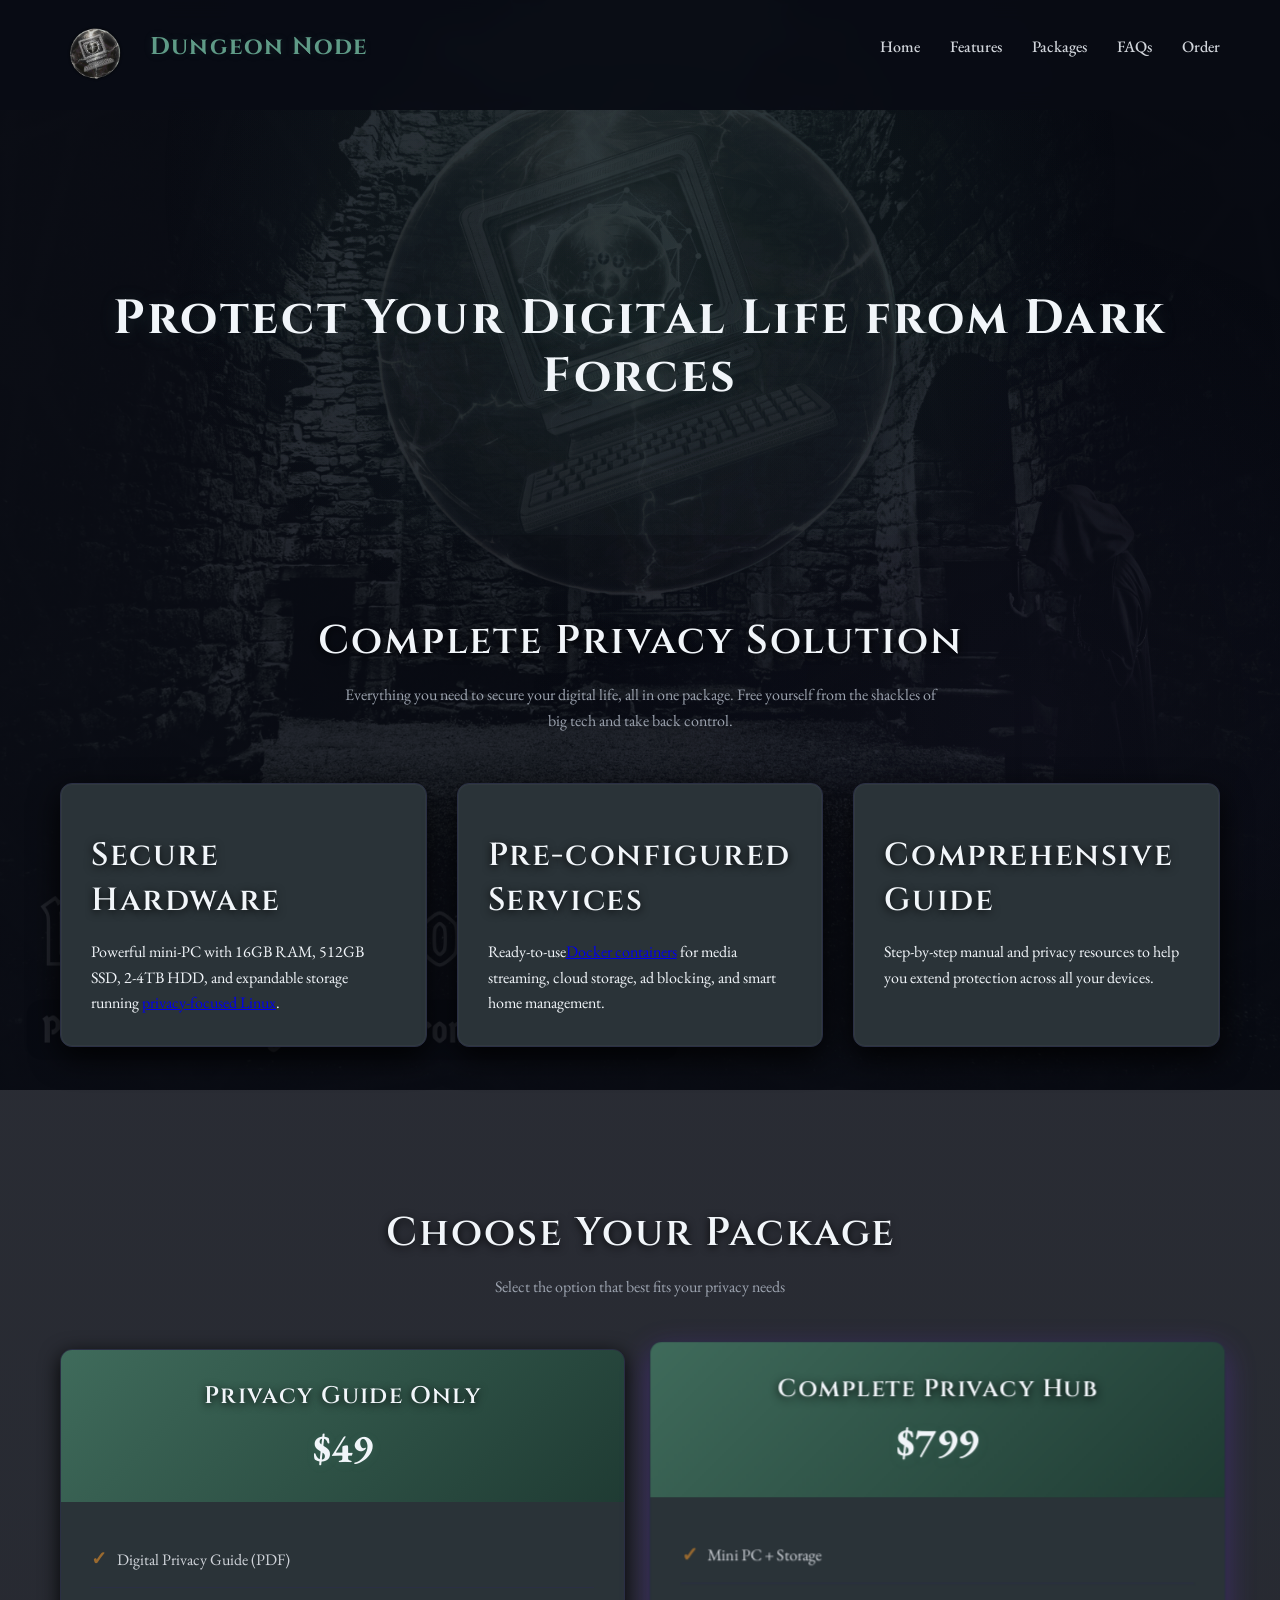
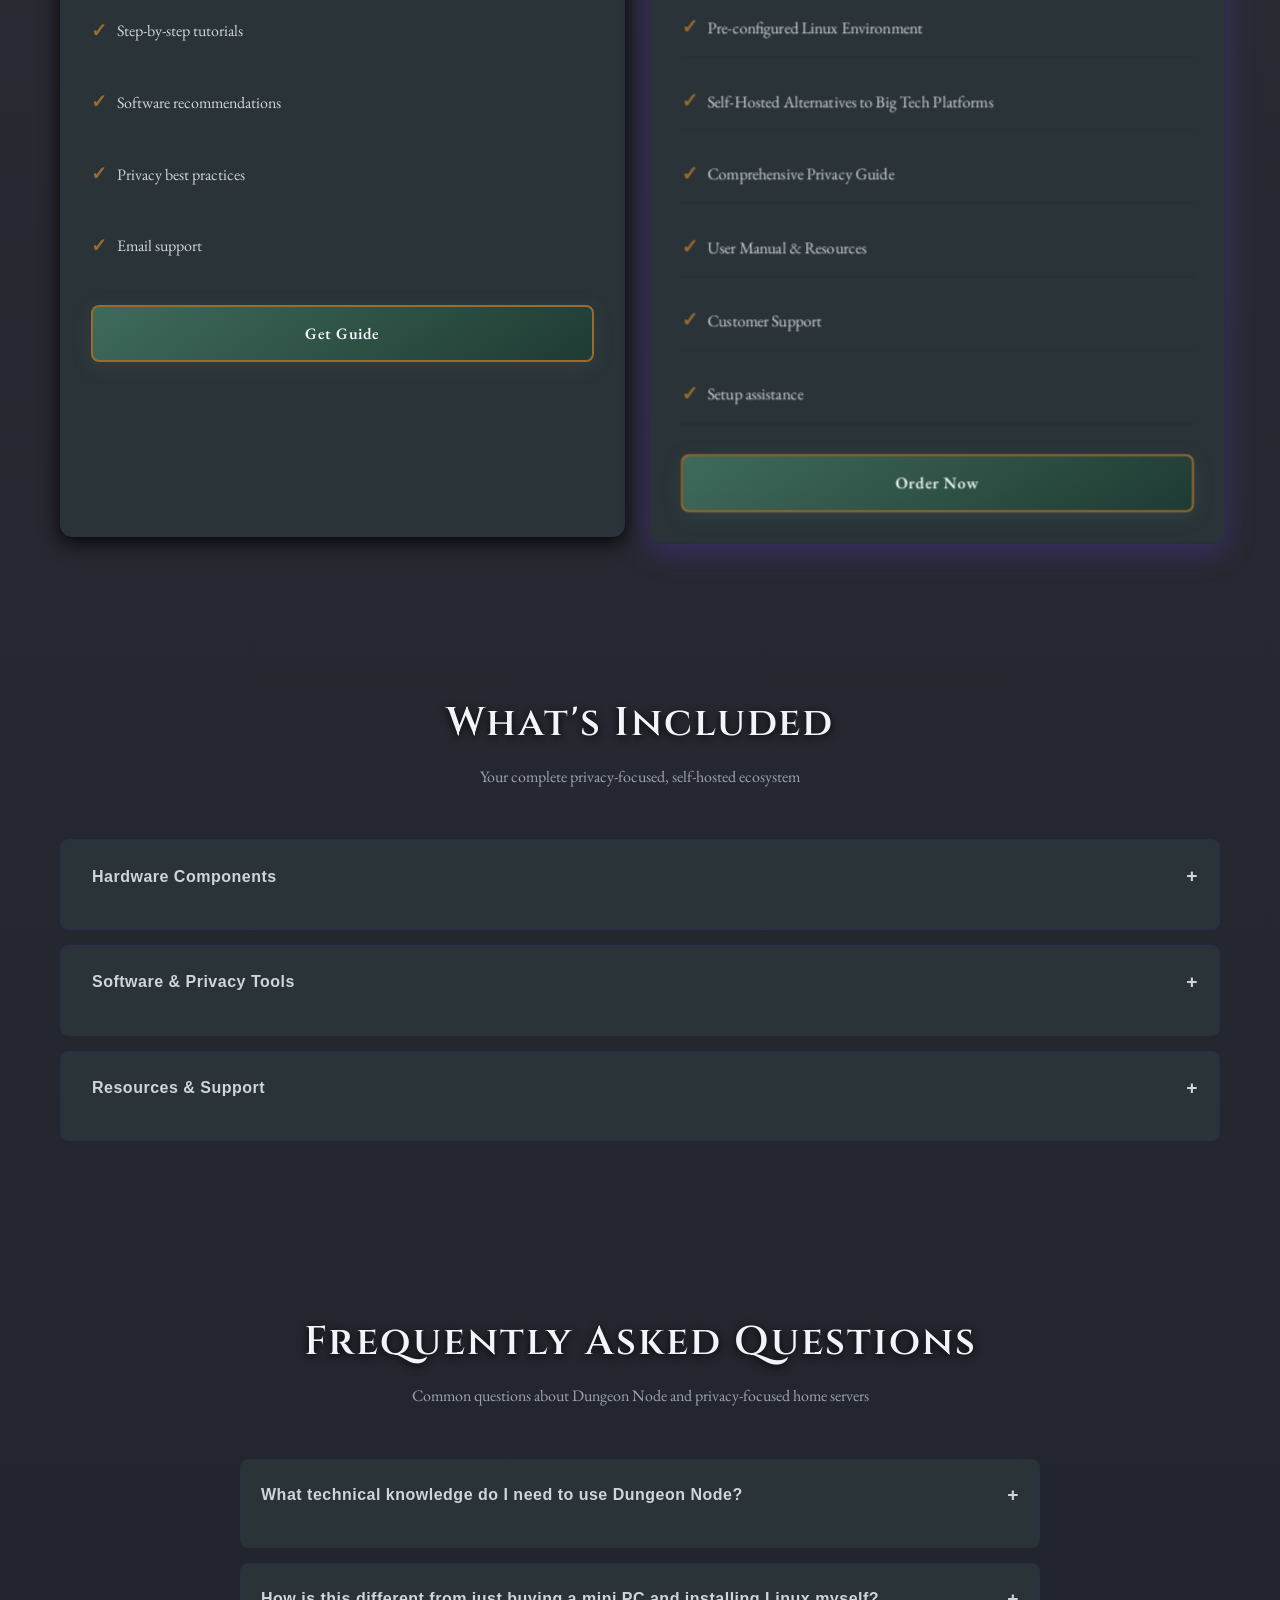
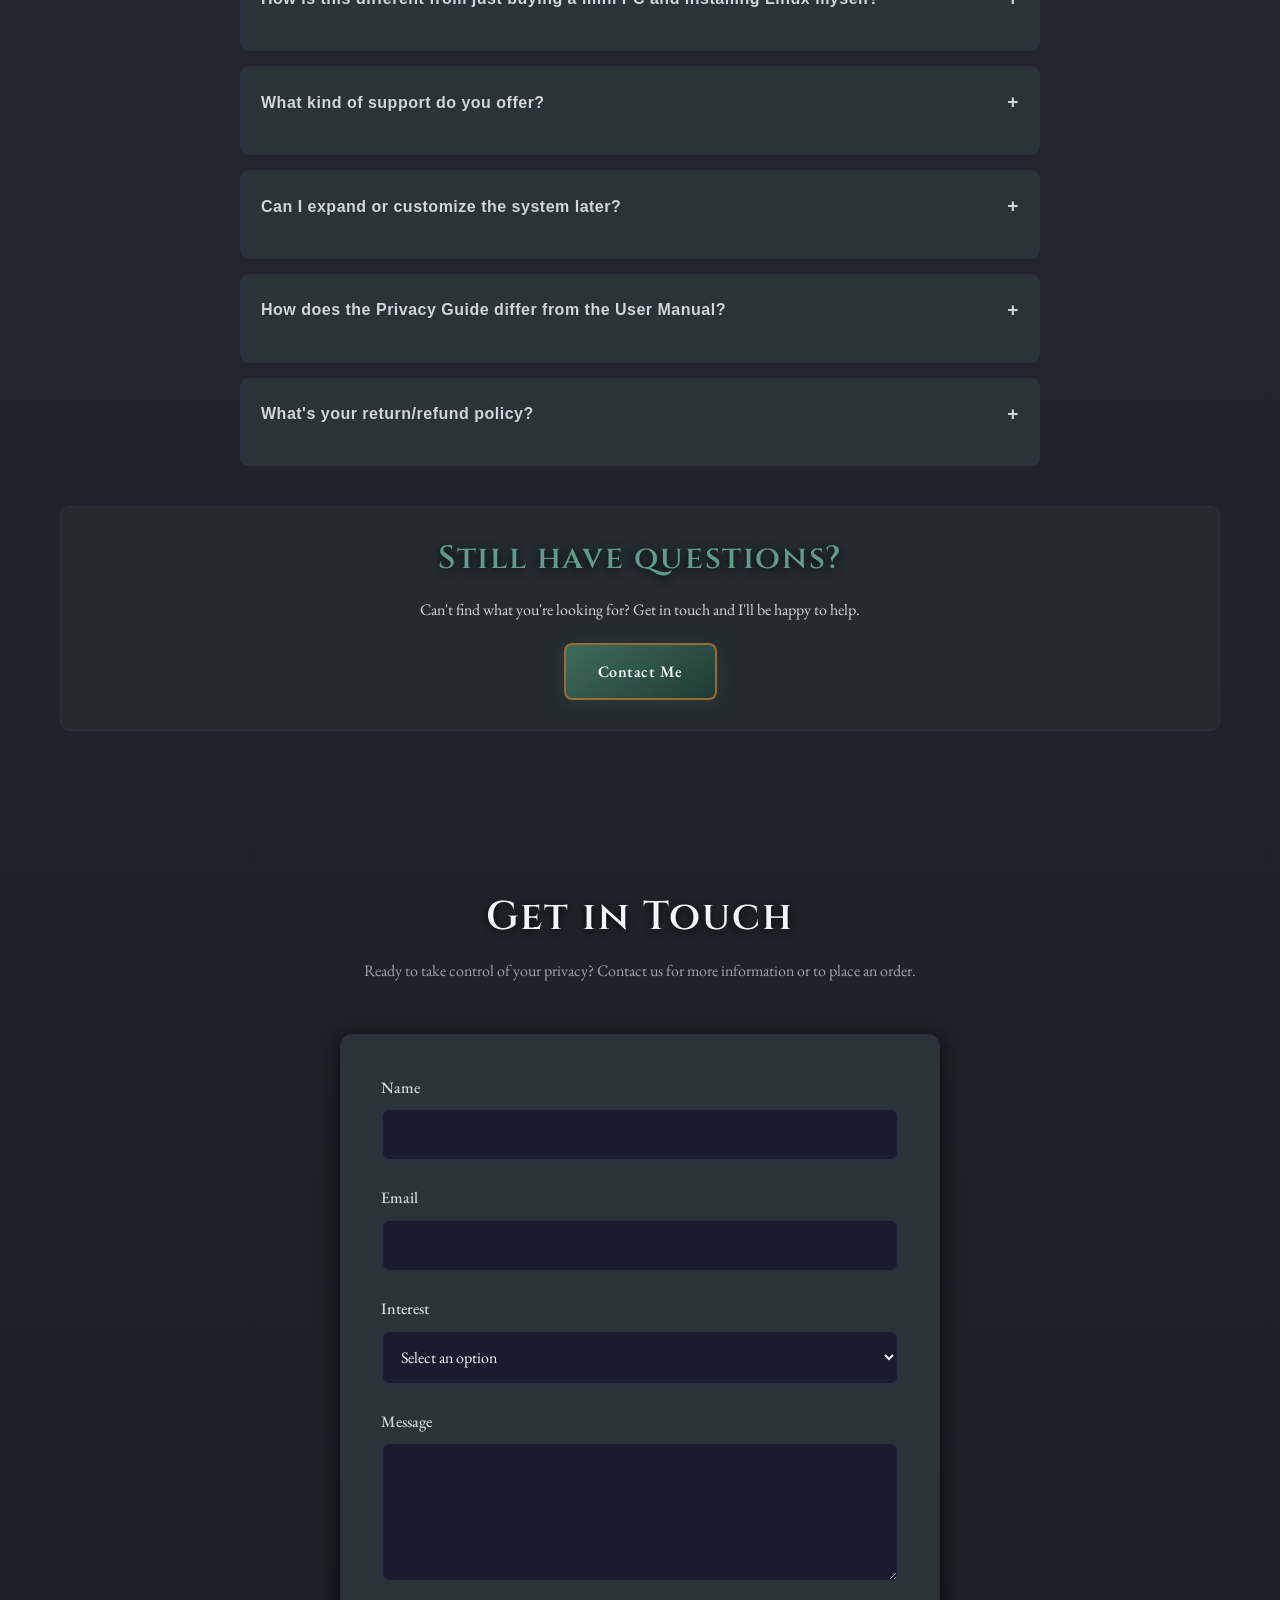
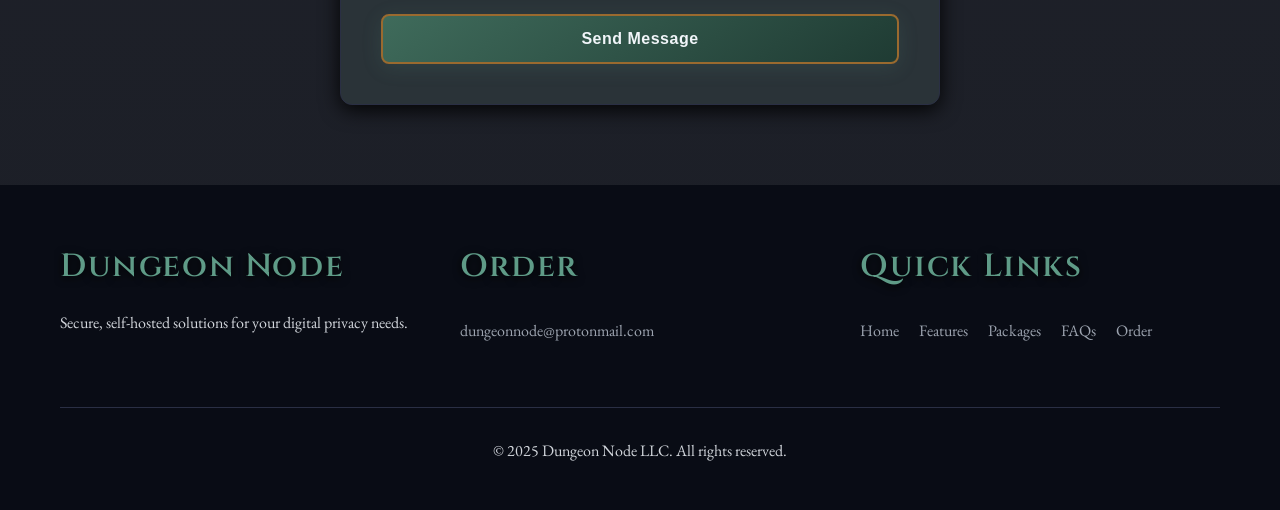
==== commit 2120557b: "Add files via upload" ====
--- a/index.html
+++ b/index.html
@@ -540,8 +540,8 @@
                                     <li>Maintenance procedures</li>
                                 </ul>
                             </div>
-                            <div style="background: rgba(58, 47, 82, 0.1); padding: 15px; border-radius: 6px;">
-                                <h4 style="color: var(--secondary); margin-bottom: 10px;"> Privacy Guide</h4>
+                            <div style="background: rgba(63, 107, 91, 0.1); padding: 15px; border-radius: 6px;">
+                                <h4 style="color: var(--primary-light); margin-bottom: 10px;"> Privacy Guide</h4>
                                 <ul style="padding-left: 15px;">
                                     <li>Extending privacy to all devices</li>
                                     <li>Advanced security configurations</li>
@@ -779,6 +779,11 @@
 
 
 <style>
+/* =========================================
+   COMPATIBLE BASE STYLES - WORK EVERYWHERE
+   ========================================= */
+
+/* CSS Variables with fallbacks */
 :root {
     --primary: #3f6b5b;
     --primary-dark: #1f3b33;
@@ -805,194 +810,7 @@
     --shadow: rgba(0, 0, 0, 0.9);
 }
 
-/* FAQ hover effects */
-.faq-question:hover {
-    background: var(--bg-secondary) !important;
-}
-
-.faq-question:focus {
-    outline: 2px solid var(--accent);
-    outline-offset: -2px;
-}
-
-/* Add parchment texture to FAQ items */
-.faq-item::after {
-    content: "";
-    position: absolute;
-    inset: 0;
-    background-image:
-        url("data:image/svg+xml,%3Csvg xmlns='http://www.w3.org/2000/svg' width='120' height='120'%3E%3Cfilter id='n'%3E%3CfeTurbulence type='fractalNoise' baseFrequency='0.9' numOctaves='2' stitchTiles='stitch'/%3E%3C/filter%3E%3Crect width='120' height='120' filter='url(%23n)' opacity='0.035'/%3E%3C/svg%3E");
-    pointer-events: none;
-    opacity: 0.08;
-    mix-blend-mode: overlay;
-    z-index: 1;
-}
-
-.faq-item {
-    position: relative;
-}
-
-.faq-question > span:first-child,
-.faq-answer > div {
-    position: relative;
-    z-index: 2;
-}
-
-
-/* Accordion hover effects */
-.accordion-header:hover {
-    background: var(--bg-secondary) !important;
-}
-
-.accordion-header:focus {
-    outline: 2px solid var(--accent);
-    outline-offset: -2px;
-}
-
-/* Smooth transitions */
-.accordion-content {
-    transition: max-height 0.3s ease-out !important;
-    max-height: 0; /* Ensure all start collapsed */
-}
-
-/* Improve touch targets on mobile */
-@media (max-width: 768px) {
-    .accordion-header {
-        padding: 18px 16px !important;
-    }
-    
-    .accordion-content > div {
-        padding: 16px !important;
-    }
-}
-
-/* Reduced motion support */
-@media (prefers-reduced-motion: reduce) {
-    .accordion-content,
-    .accordion-header,
-    .accordion-icon {
-        transition: none !important;
-    }
-}
-
-/* Ensure content is properly hidden initially */
-.accordion-content[style*="max-height: 0"],
-.accordion-content[style*="max-height: 0px"] {
-    overflow: hidden !important;
-}
-
-/* Accordion hover effects */
-.accordion-header:hover {
-    background: var(--bg-secondary) !important;
-}
-
-.accordion-header:focus {
-    outline: 2px solid var(--accent);
-    outline-offset: -2px;
-}
-
-/* Smooth transitions */
-.accordion-content {
-    transition: max-height 0.3s ease-out !important;
-}
-
-/* Improve touch targets on mobile */
-@media (max-width: 768px) {
-    .accordion-header {
-        padding: 18px 16px !important;
-    }
-    
-    .accordion-content > div {
-        padding: 16px !important;
-    }
-}
-
-/* Reduced motion support */
-@media (prefers-reduced-motion: reduce) {
-    .accordion-content,
-    .accordion-header,
-    .accordion-icon {
-        transition: none !important;
-    }
-}
-
-/* =========================================
-   HERO: RITUAL PURPLE GLOW
-   ========================================= */
-
-.hero::before {
-    background: radial-gradient(
-        circle at center,
-        rgba(75, 58, 112, 0.35),
-        transparent 65%
-    );
-}
-
-/* =========================================
-   BUTTONS: MOSS GREEN BASE
-   ========================================= */
-
-.btn,
-button {
-    background: linear-gradient(
-        145deg,
-        var(--primary),
-        var(--primary-dark)
-    );
-    border-color: var(--primary-light);
-}
-
-/* =========================================
-   BUTTON HOVER: GREEN → VIOLET SHIFT
-   ========================================= */
-
-.btn:hover,
-button:hover {
-    background: linear-gradient(
-        145deg,
-        var(--secondary),
-        var(--secondary-dark)
-    );
-    border-color: var(--secondary);
-    box-shadow:
-        0 0 0 1px rgba(75, 58, 112, 0.4),
-        0 8px 30px rgba(75, 58, 112, 0.35);
-}
-
-.btn:hover span,
-.btn:hover {
-    text-shadow: 0 0 6px rgba(75, 58, 112, 0.4);
-}
-
-
-
-/* Add to your existing CSS */
-.logo img {
-    display: block;
-    height: 40px;
-    width: auto;
-    transition: all 0.3s ease;
-}
-
-.logo img:hover {
-    transform: scale(1.05);
-}
-
-/* Responsive adjustments */
-@media (max-width: 768px) {
-    .logo img {
-        height: 35px;
-    }
-}
-
-@media (max-width: 480px) {
-    .logo img {
-        height: 30px;
-    }
-}
-
-
-/* ===== RESET & BASE STYLES ===== */
+/* HARD-CODED FALLBACKS FOR PRIVACY BROWSERS */
 * {
     margin: 0;
     padding: 0;
@@ -1001,980 +819,29 @@
 
 html {
     scroll-behavior: smooth;
+    min-height: 100%;
 }
 
 body {
+    /* Fallback colors first, then variables */
+    background: #080b14;
+    background: 
+        linear-gradient(rgba(8, 11, 20, 0.85), rgba(8, 11, 20, 0.92)),
+        url('DungeonGraphic.png') center 37% / cover no-repeat fixed;
+    background-attachment: fixed;
+    color: #f1f5f9;
+    color: var(--text-primary);
+    
     font-family: -apple-system, BlinkMacSystemFont, 'Segoe UI', Roboto, Oxygen, Ubuntu, Cantarell, 'Helvetica Neue', sans-serif;
     -webkit-font-smoothing: antialiased;
     -moz-osx-font-smoothing: grayscale;
     line-height: 1.6;
     font-size: 16px;
-    color: var(--text-primary);
-    background-color: var(--bg-primary);
     min-height: 100vh;
-}
-
-/* ===== TYPOGRAPHY ===== */
-h1 {
-    font-size: clamp(2rem, 5vw, 3rem);
-    line-height: 1.2;
-    font-weight: 700;
-    margin-bottom: 1.5rem;
-    color: var(--text-primary);
-}
-
-h2 {
-    font-size: clamp(1.75rem, 4vw, 2.5rem);
-    line-height: 1.3;
-    font-weight: 600;
-    margin-bottom: 1.25rem;
-    color: var(--text-primary);
-}
-
-h3 {
-    font-size: clamp(1.5rem, 3vw, 2rem);
-    line-height: 1.4;
-    font-weight: 600;
-    margin-bottom: 1rem;
-    color: var(--text-primary);
-}
-
-h4 {
-    font-size: clamp(1.25rem, 2.5vw, 1.5rem);
-    line-height: 1.4;
-    font-weight: 500;
-    margin-bottom: 0.75rem;
-    color: var(--text-primary);
-}
-
-p, li, span, label {
-    font-size: 1rem;
-    line-height: 1.6;
-    margin-bottom: 1rem;
-    color: var(--text-secondary);
-}
-
-/* ===== LINKS ===== */
-a {
-    color: var(--primary-light);
-    text-decoration: underline;
-    text-decoration-thickness: 2px;
-    text-underline-offset: 3px;
-    transition: all 0.3s ease;
-}
-
-a:hover, a:focus {
-    color: var(--accent);
-    text-decoration-thickness: 3px;
-}
-
-/* ===== FOCUS STATES ===== */
-:focus-visible {
-    outline: 3px solid var(--accent);
-    outline-offset: 2px;
-}
-
-:focus:not(:focus-visible) {
-    outline: none;
-}
-
-/* ===== LAYOUT ===== */
-.container {
-    max-width: 1200px;
-    margin: 0 auto;
-    padding: 0 20px;
-    width: 100%;
-}
-
-section {
-    padding: 80px 0;
-}
-
-section:nth-child(even) {
-    background-color: var(--bg-secondary);
-}
-
-.section-title {
-    text-align: center;
-    margin-bottom: 50px;
-}
-
-.section-title h2 {
-    font-size: clamp(1.75rem, 4vw, 2.5rem);
-    margin-bottom: 15px;
-}
-
-.section-title p {
-    color: var(--text-muted);
-    max-width: 600px;
-    margin: 0 auto;
-}
-
-/* ===== HEADER & NAVIGATION ===== */
-header {
-    position: sticky;
-    top: 0;
-    width: 100%;
-    background: rgba(15, 23, 42, 0.95);
-    backdrop-filter: blur(10px);
-    border-bottom: 1px solid var(--border-dark);
-    z-index: 1000;
-}
-
-nav {
-    display: flex;
-    justify-content: space-between;
-    align-items: center;
-    padding: 20px 0;
-}
-
-.logo {
-    font-size: 1.5rem;
-    font-weight: 700;
-    color: var(--primary-light);
-    text-decoration: none;
-    text-shadow: 0 0 10px var(--glow);
-}
-
-.nav-links {
-    display: flex;
-    gap: 30px;
-    list-style: none;
-}
-
-.nav-links a {
-    text-decoration: none;
-    color: var(--text-secondary);
-    font-weight: 500;
-}
-
-.nav-links a:hover {
-    color: var(--primary-light);
-    text-shadow: 0 0 8px var(--glow);
-}
-
-.mobile-menu-btn {
-    display: none;
-    background: none;
-    border: none;
-    font-size: 1.5rem;
-    cursor: pointer;
-    color: var(--text-primary);
-    padding: 5px;
-}
-
-/* ===== HERO SECTION ===== */
-.hero {
-    padding: 160px 0 100px;
-    text-align: center;
-    background: linear-gradient(135deg, var(--bg-secondary) 0%, var(--bg-primary) 100%);
     position: relative;
-    overflow: hidden;
-}
-
-.hero::before {
-    content: '';
-    position: absolute;
-    top: 0;
-    left: 0;
-    right: 0;
-    bottom: 0;
-    background: radial-gradient(circle at 50% 50%, var(--glow) 0%, transparent 70%);
-    opacity: 0.3;
-}
-
-.hero h1 {
-    text-shadow: 0 2px 20px var(--glow);
-}
-
-.hero p {
-    font-size: clamp(1.1rem, 2vw, 1.25rem);
-    color: var(--text-secondary);
-    max-width: 700px;
-    margin: 0 auto 40px;
-}
-
-/* ===== BUTTONS ===== */
-.btn, button {
-    display: inline-block;
-    padding: 14px 32px;
-    background: linear-gradient(145deg, var(--primary) 0%, var(--primary-dark) 100%);
-    color: var(--text-primary);
-    text-decoration: none;
-    border-radius: 8px;
-    font-weight: 600;
-    font-size: 1rem;
-    letter-spacing: 0.5px;
-    transition: all 0.3s ease;
-    border: 2px solid var(--accent);
-    box-shadow: 0 4px 20px var(--glow);
-    cursor: pointer;
-    text-align: center;
-    min-height: 48px; /* Better touch target */
-}
-
-.btn:hover, button:hover {
-    background: linear-gradient(145deg, var(--primary-light) 0%, var(--primary) 100%);
-    transform: translateY(-2px);
-    box-shadow: 0 6px 25px var(--glow);
-    border-color: var(--primary-light);
-}
-
-.btn-secondary {
-    background: transparent;
-    color: var(--primary-light);
-    border: 2px solid var(--primary);
-}
-
-.btn-secondary:hover {
-    background: var(--primary);
-    color: var(--text-primary);
-    border-color: var(--primary-light);
-}
-
-button:disabled, .btn:disabled {
-    opacity: 0.5;
-    cursor: not-allowed;
-    transform: none !important;
-    box-shadow: none !important;
-}
-
-/* ===== FEATURES GRID ===== */
-.features-grid {
-    display: grid;
-    grid-template-columns: repeat(auto-fit, minmax(300px, 1fr));
-    gap: 30px;
-    margin-top: 40px;
-}
-
-.feature-card {
-    background: var(--bg-tertiary);
-    padding: 30px;
-    border-radius: 12px;
-    box-shadow: 0 5px 20px rgba(0, 0, 0, 0.3);
-    transition: all 0.3s ease;
-    border: 1px solid var(--border);
-    height: 100%;
-}
-
-.feature-card:hover {
-    transform: translateY(-5px);
-    box-shadow: 0 8px 30px rgba(124, 58, 237, 0.2);
-    border-color: var(--primary);
-}
-
-.feature-icon {
-    font-size: 2.5rem;
-    margin-bottom: 20px;
-    color: var(--primary-light);
-    text-shadow: 0 0 10px var(--glow);
-}
-
-.feature-card h3 {
-    margin-bottom: 15px;
-    color: var(--text-primary);
-}
-
-.feature-card p {
-    color: var(--text-muted);
-    margin-bottom: 0;
-}
-
-/* ===== PACKAGE CARDS ===== */
-.packages {
-    display: grid;
-    grid-template-columns: repeat(auto-fit, minmax(300px, 1fr));
-    gap: 30px;
-    margin-top: 40px;
-}
-
-.package-card {
-    background: var(--bg-tertiary);
-    border-radius: 12px;
-    overflow: hidden;
-    box-shadow: 0 5px 20px rgba(0, 0, 0, 0.3);
-    border: 2px solid var(--border);
-    transition: all 0.3s ease;
-    height: 100%;
-}
-
-.package-card:hover {
-    border-color: var(--primary);
-}
-
-.package-card.featured {
-    border-color: var(--accent);
-    transform: scale(1.02);
-    box-shadow: 0 8px 30px rgba(124, 58, 237, 0.3);
-}
-
-.package-card.featured:hover {
-    border-color: var(--primary-light);
-    box-shadow: 0 10px 35px rgba(124, 58, 237, 0.4);
-}
-
-.package-header {
-    padding: 30px;
-    background: linear-gradient(135deg, var(--primary) 0%, var(--primary-dark) 100%);
-    color: var(--text-primary);
-    text-align: center;
-}
-
-.package-header h3 {
-    font-size: 1.5rem;
-    margin-bottom: 10px;
-}
-
-.package-price {
-    font-size: 2.5rem;
-    font-weight: 700;
-    text-shadow: 0 2px 10px var(--glow);
-    line-height: 1.2;
-}
-
-.package-body {
-    padding: 30px;
-}
-
-.package-features {
-    list-style: none;
-    margin-bottom: 30px;
-}
-
-.package-features li {
-    padding: 12px 0;
-    border-bottom: 1px solid var(--border);
-    color: var(--text-secondary);
-    display: flex;
-    align-items: center;
-    gap: 10px;
-}
-
-.package-features li:before {
-    content: "✓";
-    color: var(--accent);
-    font-weight: bold;
-    font-size: 1.2rem;
-    flex-shrink: 0;
-}
-
-/* ===== CONTACT FORM ===== */
-.contact-form {
-    max-width: 600px;
-    margin: 40px auto 0;
-    background: var(--bg-tertiary);
-    padding: 40px;
-    border-radius: 12px;
-    box-shadow: 0 5px 20px rgba(0, 0, 0, 0.3);
-    border: 1px solid var(--border);
-}
-
-.form-group {
-    margin-bottom: 24px;
-}
-
-.form-group label {
-    display: block;
-    margin-bottom: 8px;
-    font-weight: 500;
-    color: var(--text-secondary);
-    font-size: 1rem;
-}
-
-.form-group input,
-.form-group textarea,
-.form-group select {
-    width: 100%;
-    padding: 14px;
-    background: var(--bg-secondary);
-    border: 2px solid var(--border);
-    border-radius: 8px;
-    font-family: inherit;
-    font-size: 1rem;
-    color: var(--text-primary);
-    transition: all 0.3s ease;
-    min-height: 48px;
-}
-
-.form-group input:focus,
-.form-group textarea:focus,
-.form-group select:focus {
-    outline: none;
-    border-color: var(--primary);
-    box-shadow: 0 0 0 3px var(--glow);
-}
-
-.form-group textarea {
-    min-height: 140px;
-    resize: vertical;
-}
-
-input::placeholder,
-textarea::placeholder {
-    color: var(--text-muted);
-    opacity: 0.7;
-}
-
-/* ===== FOOTER ===== */
-footer {
-    background: var(--bg-primary);
-    color: var(--text-primary);
-    padding: 60px 0 30px;
-    border-top: 1px solid var(--border-dark);
-}
-
-.footer-content {
-    display: grid;
-    grid-template-columns: repeat(auto-fit, minmax(250px, 1fr));
-    gap: 40px;
-    margin-bottom: 40px;
-}
-
-.footer-section h3 {
-    margin-bottom: 20px;
-    color: var(--primary-light);
-}
-
-.footer-links {
-    list-style: none;
-}
-
-.footer-links a {
-    color: var(--text-muted);
-    text-decoration: none;
-    display: block;
-    padding: 8px 0;
-    transition: all 0.3s ease;
-}
-
-.footer-links a:hover {
-    color: var(--primary-light);
-    text-shadow: 0 0 8px var(--glow);
-    transform: translateX(5px);
-}
-
-.copyright {
-    text-align: center;
-    padding-top: 30px;
-    border-top: 1px solid var(--border);
-    color: var(--text-muted);
-    font-size: 0.9rem;
-}
-
-/* ===== SCROLLBAR ===== */
-::-webkit-scrollbar {
-    width: 12px;
-}
-
-::-webkit-scrollbar-track {
-    background: var(--bg-secondary);
-}
-
-::-webkit-scrollbar-thumb {
-    background: var(--primary);
-    border-radius: 6px;
-    border: 2px solid var(--bg-secondary);
-}
-
-::-webkit-scrollbar-thumb:hover {
-    background: var(--primary-light);
-}
-
-/* ===== RESPONSIVE DESIGN ===== */
-@media (max-width: 768px) {
-    .mobile-menu-btn {
-        display: block;
-    }
-    
-    .nav-links {
-        display: none;
-        position: fixed;
-        top: 70px;
-        left: 0;
-        right: 0;
-        background: var(--bg-tertiary);
-        flex-direction: column;
-        padding: 20px;
-        box-shadow: 0 5px 20px rgba(0, 0, 0, 0.4);
-        border-top: 1px solid var(--border);
-        z-index: 1001;
-    }
-    
-    .nav-links.active {
-        display: flex;
-    }
-    
-    .hero {
-        padding: 140px 0 80px;
-    }
-    
-    .hero h1 {
-        font-size: clamp(1.75rem, 5vw, 2.5rem);
-    }
-    
-    .hero p {
-        font-size: 1.1rem;
-    }
-    
-    .package-card.featured {
-        transform: none;
-        order: -1; /* Bring featured card to top on mobile */
-    }
-    
-    .features-grid,
-    .packages {
-        grid-template-columns: 1fr;
-    }
-    
-    .contact-form {
-        padding: 30px 20px;
-    }
-    
-    section {
-        padding: 60px 0;
-    }
-}
-
-@media (max-width: 480px) {
-    .hero {
-        padding: 120px 0 60px;
-    }
-    
-    .btn, button {
-        padding: 12px 24px;
-        width: 100%;
-        margin-bottom: 10px;
-    }
-    
-    .package-header,
-    .package-body,
-    .feature-card {
-        padding: 20px;
-    }
-    
-    .footer-content {
-        grid-template-columns: 1fr;
-        gap: 30px;
-    }
-}
-
-/* ===== ACCESSIBILITY MEDIA QUERIES ===== */
-@media (prefers-reduced-motion: reduce) {
-    *,
-    *::before,
-    *::after {
-        animation-duration: 0.01ms !important;
-        animation-iteration-count: 1 !important;
-        transition-duration: 0.01ms !important;
-        scroll-behavior: auto !important;
-    }
-    
-    .btn:hover,
-    .feature-card:hover,
-    .package-card:hover {
-        transform: none !important;
-    }
-}
-
-@media (prefers-contrast: high) {
-    :root {
-        --text-primary: #ffffff;
-        --text-secondary: #f1f5f9;
-        --border: #64748b;
-    }
-    
-    .btn,
-    .feature-card,
-    .package-card {
-        border: 2px solid currentColor;
-    }
-    
-    .feature-card:hover,
-    .package-card:hover {
-        outline: 2px solid var(--accent);
-    }
-}
-
-@media (prefers-color-scheme: light) {
-    :root {
-        --bg-primary: #f8fafc;
-        --bg-secondary: #f1f5f9;
-        --bg-tertiary: #e2e8f0;
-        --text-primary: #1e293b;
-        --text-secondary: #334155;
-        --text-muted: #64748b;
-        --border: #cbd5e1;
-        --border-dark: #94a3b8;
-    }
-    
-    body {
-        color-scheme: light dark;
-    }
-    
-    header {
-        background: rgba(248, 250, 252, 0.95);
-    }
-    
-    .nav-links a {
-        color: var(--text-secondary);
-    }
-    
-    .hero {
-        background: linear-gradient(135deg, var(--bg-secondary) 0%, var(--bg-primary) 100%);
-    }
-}
-
-/* ===== PRINT STYLES ===== */
-@media print {
-    body {
-        color: #000;
-        background: #fff;
-        font-size: 12pt;
-        line-height: 1.5;
-        font-family: 'Times New Roman', Times, serif;
-    }
-    
-    a {
-        color: #000;
-        text-decoration: underline;
-    }
-    
-    .btn, button, nav, footer,
-    .mobile-menu-btn, .hero::before {
-        display: none !important;
-    }
-    
-    .hero {
-        padding: 60px 0 !important;
-    }
-    
-    section {
-        page-break-inside: avoid;
-        padding: 40px 0 !important;
-    }
-    
-    .container {
-        max-width: 100% !important;
-        padding: 0 !important;
-    }
-}
-
-h1, h2, h3, h4 {
-    letter-spacing: 0.04em;
-    text-shadow: 0 2px 8px var(--shadow);
-}
-
-.feature-icon,
-.package-features li:before {
-    color: var(--accent);
-    text-shadow: 0 0 8px rgba(180, 83, 9, 0.35);
-}
-
-.feature-card,
-.package-card,
-.contact-form {
-    box-shadow:
-        inset 0 0 0 1px rgba(255,255,255,0.03),
-        0 10px 30px var(--shadow);
-}
-
-.btn, button {
-    letter-spacing: 0.06em;
-    box-shadow:
-        inset 0 0 0 1px rgba(255,255,255,0.05),
-        0 6px 20px var(--shadow);
-}
-
-/* =========================================
-   TORCHLIGHT FLICKER (Hero only)
-   ========================================= */
-
-.hero::before {
-    animation: torchFlicker 9s infinite ease-in-out;
-}
-
-@keyframes torchFlicker {
-    0%   { opacity: 0.22; transform: scale(1); }
-    18%  { opacity: 0.28; transform: scale(1.01); }
-    33%  { opacity: 0.20; transform: scale(0.995); }
-    52%  { opacity: 0.30; transform: scale(1.015); }
-    68%  { opacity: 0.24; transform: scale(1.005); }
-    85%  { opacity: 0.27; transform: scale(1.01); }
-    100% { opacity: 0.22; transform: scale(1); }
-}
-
-
-/* =========================================
-   STONE / PARCHMENT TEXTURE
-   ========================================= */
-
-section,
-.feature-card,
-.package-card,
-.contact-form,
-footer,
-.hero {
-    position: relative;
-}
-
-section::after,
-.feature-card::after,
-.package-card::after,
-.contact-form::after,
-footer::after,
-.hero::after {
-    content: "";
-    position: absolute;
-    inset: 0;
-    background-image:
-        url("data:image/svg+xml,%3Csvg xmlns='http://www.w3.org/2000/svg' width='120' height='120'%3E%3Cfilter id='n'%3E%3CfeTurbulence type='fractalNoise' baseFrequency='0.9' numOctaves='2' stitchTiles='stitch'/%3E%3C/filter%3E%3Crect width='120' height='120' filter='url(%23n)' opacity='0.035'/%3E%3C/svg%3E");
-    pointer-events: none;
-    opacity: 0.08;
-    mix-blend-mode: overlay;
-}
-
-/* =========================================
-   DUNGEON SYNTH TYPOGRAPHY
-   ========================================= */
-
-/* Headings: ritual, engraved, restrained */
-h1, h2, h3, h4 {
-    font-family:
-        "Cinzel",
-        "Trajan Pro",
-        "Palatino Linotype",
-        "Book Antiqua",
-        serif;
-    letter-spacing: 0.05em;
-    text-transform: none;
-    text-shadow: 0 2px 8px var(--shadow);
-}
-
-/* Body text: ink on vellum */
-body,
-p,
-li,
-label,
-input,
-textarea {
-    font-family:
-        "EB Garamond",
-        "Garamond",
-        "Georgia",
-        serif;
-}
-
-/* Subtle small-caps feel without true small-caps */
-.section-title h2,
-.logo {
-    letter-spacing: 0.08em;
-}
-
-/* Enhanced shadows and borders */
-.feature-card,
-.package-card,
-.contact-form {
-    border-color: color-mix(in srgb, var(--border) 70%, black);
-    box-shadow:
-        inset 0 0 0 1px rgba(255,255,255,0.03),
-        0 10px 30px var(--shadow);
-}
-
-/* Accent glow for icons */
-.feature-icon,
-.package-features li:before {
-    color: var(--accent);
-    text-shadow: 0 0 8px rgba(180, 83, 9, 0.35);
-}
-
-/* Enhanced button shadows */
-.btn, button {
-    letter-spacing: 0.06em;
-    box-shadow:
-        inset 0 0 0 1px rgba(255,255,255,0.05),
-        0 6px 20px var(--shadow);
-}
-
-/* Link styling */
-a {
-    text-decoration-thickness: 1.5px;
-    text-underline-offset: 4px;
-}
-
-/* =========================================
-   ACCORDION STYLES (Merged from second style block)
-   ========================================= */
-
-/* Accordion hover effects */
-.accordion-header:hover {
-    background: var(--bg-secondary) !important;
-}
-
-.accordion-header:focus {
-    outline: 2px solid var(--accent);
-    outline-offset: -2px;
-}
-
-/* Smooth transitions */
-.accordion-content {
-    transition: max-height 0.3s ease-out !important;
-    max-height: 0; /* Ensure all start collapsed */
-}
-
-/* Improve touch targets on mobile */
-@media (max-width: 768px) {
-    .accordion-header {
-        padding: 18px 16px !important;
-    }
-    
-    .accordion-content > div {
-        padding: 16px !important;
-    }
-}
-
-/* Reduced motion support */
-@media (prefers-reduced-motion: reduce) {
-    .accordion-content,
-    .accordion-header,
-    .accordion-icon {
-        transition: none !important;
-    }
-}
-
-/* Ensure content is properly hidden initially */
-.accordion-content[style*="max-height: 0"],
-.accordion-content[style*="max-height: 0px"] {
-    overflow: hidden !important;
-}
-
-/* Add parchment texture to accordions too */
-.accordion,
-.accordion-header,
-.accordion-content > div {
-    position: relative;
-}
-
-.accordion::after,
-.accordion-header::after,
-.accordion-content > div::after {
-    content: "";
-    position: absolute;
-    inset: 0;
-    background-image:
-        url("data:image/svg+xml,%3Csvg xmlns='http://www.w3.org/2000/svg' width='120' height='120'%3E%3Cfilter id='n'%3E%3CfeTurbulence type='fractalNoise' baseFrequency='0.9' numOctaves='2' stitchTiles='stitch'/%3E%3C/filter%3E%3Crect width='120' height='120' filter='url(%23n)' opacity='0.035'/%3E%3C/svg%3E");
-    pointer-events: none;
-    opacity: 0.08;
-    mix-blend-mode: overlay;
-    z-index: 1;
-}
-
-/* Make sure text appears above texture */
-.accordion-header > span,
-.accordion-content > div > * {
-    position: relative;
-    z-index: 2;
-}
-
-/* =========================================================
-   DUNGEON SYNTH THEME OVERRIDES (SAFE)
-   Add-only. No layout changes.
-   ========================================================= */
-
-/* --- Typography override (no metrics change) --- */
-body {
-    font-family: "EB Garamond", Garamond, Georgia, serif;
-}
-
-h1, h2, h3, h4, .logo {
-    font-family: "Cinzel", "Trajan Pro", Palatino, serif;
-    letter-spacing: 0.05em;
-}
-
-
-/* --- Ensure hero layers render correctly --- */
-.hero {
-    position: relative;
-}
-
-.hero > .container {
-    position: relative;
-    z-index: 2;
-}
-
-/* --- Stone texture (visible on dark backgrounds) --- */
-section::after,
-.feature-card::after,
-.package-card::after,
-.contact-form::after,
-footer::after {
-    content: "";
-    position: absolute;
-    inset: 0;
-    background-image:
-        url("data:image/svg+xml,%3Csvg xmlns='http://www.w3.org/2000/svg' width='120' height='120'%3E%3Cfilter id='n'%3E%3CfeTurbulence type='fractalNoise' baseFrequency='0.8' numOctaves='2'/%3E%3C/filter%3E%3Crect width='120' height='120' filter='url(%23n)' opacity='0.035'/%3E%3C/svg%3E");
-    mix-blend-mode: soft-light;
-    opacity: 0.5;
-    pointer-events: none;
-}
-
-/* --- Prevent texture from covering text --- */
-section,
-.feature-card,
-.package-card,
-.contact-form,
-footer {
-    position: relative;
-}
-
-/* --- Subtle brass accents --- */
-.feature-icon,
-.package-features li::before {
-    color: var(--accent);
-    text-shadow: 0 0 6px rgba(180, 83, 9, 0.35);
-}
-
-/* --- Buttons feel forged, not glossy --- */
-.btn, button {
-    letter-spacing: 0.06em;
-    box-shadow:
-        inset 0 0 0 1px rgba(255,255,255,0.05),
-        0 6px 20px var(--shadow);
-}
-
-/* --- Respect reduced motion --- */
-@media (prefers-reduced-motion: reduce) {
-    .hero::before {
-        animation: none !important;
-    }
-}
-
-
-/* =========================================
-   WHOLE SITE BACKGROUND IMAGE
-   ========================================= */
-
-html {
-    min-height: 100%;
-}
-
-body {
-    background: 
-        linear-gradient(rgba(8, 11, 20, 0.85), rgba(8, 11, 20, 0.92)),
-        url('DungeonGraphic.png') center 50% / cover no-repeat fixed;
-    background-attachment: fixed;
-    position: relative;
-    min-height: 100vh;
-}
-
-
-
-.feature-card,
-.package-card,
-.contact-form {
-    background-color: rgba(42, 51, 56, 0.8) !important; /* var(--bg-tertiary) with opacity */
-}
-
-/* Add a subtle overlay for better content readability */
+}
+
+/* Overlay for readability */
 body::before {
     content: '';
     position: fixed;
@@ -1997,109 +864,919 @@
     z-index: -1;
 }
 
-/* Ensure all sections have transparent backgrounds */
-section {
-    background-color: transparent !important;
-    position: relative;
-    z-index: 1;
-}
-
-/* Make sure cards and forms have solid backgrounds */
+/* =========================================
+   CRITICAL: FIX WHITE BACKGROUND ISSUE
+   ========================================= */
+
+/* Force dark backgrounds on all cards and containers */
 .feature-card,
 .package-card,
 .contact-form,
 .accordion-content > div,
 .accordion-header,
+.faq-item,
+.accordion {
+    background-color: #2a3338 !important; /* Hard fallback for --bg-tertiary */
+    background-color: var(--bg-tertiary) !important;
+    border: 1px solid #2a2f44 !important; /* Hard fallback for --border */
+    border: 1px solid var(--border) !important;
+}
+
+/* Package headers keep gradient */
 .package-header {
+    background: linear-gradient(135deg, #3f6b5b, #1f3b33) !important;
+    background: linear-gradient(135deg, var(--primary), var(--primary-dark)) !important;
+}
+
+/* Ensure text stays visible */
+.feature-card h3,
+.feature-card p,
+.package-body,
+.contact-form,
+.faq-question,
+.faq-answer,
+.accordion-header {
+    color: #f1f5f9 !important; /* Hard fallback */
+    color: var(--text-primary) !important;
+}
+
+/* =========================================
+   TYPOGRAPHY WITH FALLBACKS
+   ========================================= */
+h1 {
+    font-size: clamp(2rem, 5vw, 3rem);
+    line-height: 1.2;
+    font-weight: 700;
+    margin-bottom: 1.5rem;
+    color: #f1f5f9;
+    color: var(--text-primary);
+}
+
+h2 {
+    font-size: clamp(1.75rem, 4vw, 2.5rem);
+    line-height: 1.3;
+    font-weight: 600;
+    margin-bottom: 1.25rem;
+    color: #f1f5f9;
+    color: var(--text-primary);
+}
+
+h3 {
+    font-size: clamp(1.5rem, 3vw, 2rem);
+    line-height: 1.4;
+    font-weight: 600;
+    margin-bottom: 1rem;
+    color: #f1f5f9;
+    color: var(--text-primary);
+}
+
+h4 {
+    font-size: clamp(1.25rem, 2.5vw, 1.5rem);
+    line-height: 1.4;
+    font-weight: 500;
+    margin-bottom: 0.75rem;
+    color: #f1f5f9;
+    color: var(--text-primary);
+}
+
+p, li, span, label {
+    font-size: 1rem;
+    line-height: 1.6;
+    margin-bottom: 1rem;
+    color: #d1d5db;
+    color: var(--text-secondary);
+}
+
+/* =========================================
+   DUNGEON TYPOGRAPHY
+   ========================================= */
+h1, h2, h3, h4, .logo {
+    font-family: "Cinzel", "Trajan Pro", "Palatino Linotype", "Book Antiqua", serif;
+    letter-spacing: 0.05em;
+    text-shadow: 0 2px 8px rgba(0, 0, 0, 0.9);
+    text-shadow: 0 2px 8px var(--shadow);
+}
+
+body,
+p,
+li,
+label,
+input,
+textarea {
+    font-family: "EB Garamond", "Garamond", "Georgia", serif;
+}
+
+/* =========================================
+   LAYOUT
+   ========================================= */
+.container {
+    max-width: 1200px;
+    margin: 0 auto;
+    padding: 0 20px;
+    width: 100%;
+    position: relative;
+    z-index: 2;
+}
+
+section {
+    padding: 80px 0;
+    background-color: transparent !important;
+    position: relative;
+    z-index: 1;
+}
+
+.section-title {
+    text-align: center;
+    margin-bottom: 50px;
+}
+
+.section-title h2 {
+    font-size: clamp(1.75rem, 4vw, 2.5rem);
+    margin-bottom: 15px;
+}
+
+.section-title p {
+    color: #9ca3af;
+    color: var(--text-muted);
+    max-width: 600px;
+    margin: 0 auto;
+}
+
+/* =========================================
+   HEADER
+   ========================================= */
+header {
+    position: sticky;
+    top: 0;
+    width: 100%;
+    background: rgba(8, 11, 20, 0.95) !important;
+    background: rgba(var(--bg-primary), 0.95) !important;
+    backdrop-filter: blur(10px);
+    border-bottom: 1px solid #1f2937;
+    border-bottom: 1px solid var(--border-dark);
+    z-index: 1000;
+}
+
+nav {
+    display: flex;
+    justify-content: space-between;
+    align-items: center;
+    padding: 20px 0;
+}
+
+.logo {
+    font-size: 1.5rem;
+    font-weight: 700;
+    color: #5f9b87;
+    color: var(--primary-light);
+    text-decoration: none;
+    text-shadow: 0 0 10px rgba(95, 155, 135, 0.15);
+    text-shadow: 0 0 10px var(--glow);
+    margin-right: 10px;
+    padding-left: auto;
+}
+
+.nav-links {
+    display: flex;
+    gap: 30px;
+    list-style: none;
+}
+
+.nav-links a {
+    text-decoration: none;
+    color: #d1d5db;
+    color: var(--text-secondary);
+    font-weight: 500;
+}
+
+.nav-links a:hover {
+    color: #5f9b87;
+    color: var(--primary-light);
+    text-shadow: 0 0 8px rgba(95, 155, 135, 0.15);
+    text-shadow: 0 0 8px var(--glow);
+}
+
+.mobile-menu-btn {
+    display: none;
+    background: none;
+    border: none;
+    font-size: 1.5rem;
+    cursor: pointer;
+    color: #f1f5f9;
+    color: var(--text-primary);
+    padding: 5px;
+}
+
+/* =========================================
+   HERO
+   ========================================= */
+.hero {
+    padding: 180px 0 100px;
+    text-align: center;
+    background: transparent !important;
+    position: relative;
+    overflow: hidden;
+}
+
+.hero::before {
+    content: '';
+    position: absolute;
+    top: 0;
+    left: 0;
+    right: 0;
+    bottom: 0;
+    background: radial-gradient(circle at 50% 50%, rgba(95, 155, 135, 0.15) 0%, transparent 70%);
+    background: radial-gradient(circle at 50% 50%, var(--glow) 0%, transparent 70%);
+    opacity: 0.3;
+    animation: torchFlicker 9s infinite ease-in-out;
+}
+
+.hero h1 {
+    text-shadow: 0 2px 20px rgba(95, 155, 135, 0.15);
+    text-shadow: 0 2px 20px var(--glow);
+}
+
+.hero p {
+    font-size: clamp(1.1rem, 2vw, 1.25rem);
+    color: #d1d5db;
+    color: var(--text-secondary);
+    max-width: 700px;
+    margin: 0 auto 40px;
+    text-shadow: 0 1px 3px rgba(0, 0, 0, 0.6);
+}
+
+@keyframes torchFlicker {
+    0%   { opacity: 0.22; transform: scale(1); }
+    18%  { opacity: 0.28; transform: scale(1.01); }
+    33%  { opacity: 0.20; transform: scale(0.995); }
+    52%  { opacity: 0.30; transform: scale(1.015); }
+    68%  { opacity: 0.24; transform: scale(1.005); }
+    85%  { opacity: 0.27; transform: scale(1.01); }
+    100% { opacity: 0.22; transform: scale(1); }
+}
+
+/* =========================================
+   BUTTONS
+   ========================================= */
+.btn, button {
+    display: inline-block;
+    padding: 14px 32px;
+    background: linear-gradient(145deg, #3f6b5b, #1f3b33);
+    background: linear-gradient(145deg, var(--primary), var(--primary-dark));
+    color: #f1f5f9;
+    color: var(--text-primary);
+    text-decoration: none;
+    border-radius: 8px;
+    font-weight: 600;
+    font-size: 1rem;
+    letter-spacing: 0.5px;
+    transition: all 0.3s ease;
+    border: 2px solid #9a6a2f;
+    border: 2px solid var(--accent);
+    box-shadow: 0 4px 20px rgba(95, 155, 135, 0.15);
+    box-shadow: 0 4px 20px var(--glow);
+    cursor: pointer;
+    text-align: center;
+    min-height: 48px;
+}
+
+.btn:hover, button:hover {
+    background: linear-gradient(145deg, #5f9b87, #3f6b5b);
+    background: linear-gradient(145deg, var(--primary-light), var(--primary));
+    transform: translateY(-2px);
+    box-shadow: 0 6px 25px rgba(95, 155, 135, 0.15);
+    box-shadow: 0 6px 25px var(--glow);
+    border-color: #5f9b87;
+    border-color: var(--primary-light);
+}
+
+.btn-secondary {
+    background: transparent;
+    color: #5f9b87;
+    color: var(--primary-light);
+    border: 2px solid #3f6b5b;
+    border: 2px solid var(--primary);
+}
+
+.btn-secondary:hover {
+    background: #3f6b5b;
+    background: var(--primary);
+    color: #f1f5f9;
+    color: var(--text-primary);
+    border-color: #5f9b87;
+    border-color: var(--primary-light);
+}
+
+/* =========================================
+   FEATURES GRID - CRITICAL FIX
+   ========================================= */
+.features-grid {
+    display: grid;
+    grid-template-columns: repeat(auto-fit, minmax(300px, 1fr));
+    gap: 30px;
+    margin-top: 40px;
+}
+
+.feature-card {
+    background-color: #2a3338 !important; /* HARD FALLBACK */
     background-color: var(--bg-tertiary) !important;
+    padding: 30px;
+    border-radius: 12px;
+    box-shadow: 
+        inset 0 0 0 1px rgba(255,255,255,0.03),
+        0 10px 30px rgba(0, 0, 0, 0.3);
+    box-shadow: 
+        inset 0 0 0 1px rgba(255,255,255,0.03),
+        0 10px 30px var(--shadow);
+    transition: all 0.3s ease;
+    border: 1px solid #2a2f44;
+    border: 1px solid var(--border);
+    height: 100%;
     backdrop-filter: blur(10px);
 }
 
-/* Adjust hero section specifically */
-.hero {
-    background: transparent !important;
-}
-
-.hero::before {
-    background: radial-gradient(
-        circle at 50% 50%,
-        rgba(63, 107, 91, 0.25) 0%,
-        transparent 60%
-    );
-    opacity: 0.6;
-}
-
-/* Footer needs solid background */
+.feature-card:hover {
+    transform: translateY(-5px);
+    box-shadow: 0 8px 30px rgba(124, 58, 237, 0.2);
+    border-color: #3f6b5b;
+    border-color: var(--primary);
+}
+
+.feature-icon {
+    font-size: 2.5rem;
+    margin-bottom: 20px;
+    color: #9a6a2f;
+    color: var(--accent);
+    text-shadow: 0 0 8px rgba(180, 83, 9, 0.35);
+    text-shadow: 0 0 8px rgba(var(--accent), 0.35);
+}
+
+.feature-card h3 {
+    margin-bottom: 15px;
+    color: #f1f5f9;
+    color: var(--text-primary);
+}
+
+.feature-card p {
+    color: #9ca3af;
+    color: var(--text-muted);
+    margin-bottom: 0;
+}
+
+/* =========================================
+   PACKAGE CARDS
+   ========================================= */
+.packages {
+    display: grid;
+    grid-template-columns: repeat(auto-fit, minmax(300px, 1fr));
+    gap: 30px;
+    margin-top: 40px;
+}
+
+.package-card {
+    background-color: #2a3338 !important;
+    background-color: var(--bg-tertiary) !important;
+    border-radius: 12px;
+    overflow: hidden;
+    box-shadow: 0 5px 20px rgba(0, 0, 0, 0.3);
+    box-shadow: 0 5px 20px var(--shadow);
+    border: 2px solid #2a2f44;
+    border: 2px solid var(--border);
+    transition: all 0.3s ease;
+    height: 100%;
+    backdrop-filter: blur(10px);
+}
+
+.package-card:hover {
+    border-color: #3f6b5b;
+    border-color: var(--primary);
+}
+
+.package-card.featured {
+    border-color: #9a6a2f;
+    border-color: var(--accent);
+    transform: scale(1.02);
+    box-shadow: 0 8px 30px rgba(124, 58, 237, 0.3);
+}
+
+.package-card.featured:hover {
+    border-color: #5f9b87;
+    border-color: var(--primary-light);
+    box-shadow: 0 10px 35px rgba(124, 58, 237, 0.4);
+}
+
+.package-header {
+    padding: 30px;
+    background: linear-gradient(135deg, #3f6b5b, #1f3b33);
+    background: linear-gradient(135deg, var(--primary), var(--primary-dark));
+    color: #f1f5f9;
+    color: var(--text-primary);
+    text-align: center;
+}
+
+.package-header h3 {
+    font-size: 1.5rem;
+    margin-bottom: 10px;
+}
+
+.package-price {
+    font-size: 2.5rem;
+    font-weight: 700;
+    text-shadow: 0 2px 10px rgba(95, 155, 135, 0.15);
+    text-shadow: 0 2px 10px var(--glow);
+    line-height: 1.2;
+}
+
+.package-body {
+    padding: 30px;
+}
+
+.package-features {
+    list-style: none;
+    margin-bottom: 30px;
+}
+
+.package-features li {
+    padding: 12px 0;
+    border-bottom: 1px solid #2a2f44;
+    border-bottom: 1px solid var(--border);
+    color: #d1d5db;
+    color: var(--text-secondary);
+    display: flex;
+    align-items: center;
+    gap: 10px;
+}
+
+.package-features li:before {
+    content: "✓";
+    color: #9a6a2f;
+    color: var(--accent);
+    font-weight: bold;
+    font-size: 1.2rem;
+    flex-shrink: 0;
+    text-shadow: 0 0 8px rgba(180, 83, 9, 0.35);
+    text-shadow: 0 0 8px rgba(var(--accent), 0.35);
+}
+
+/* =========================================
+   CONTACT FORM
+   ========================================= */
+.contact-form {
+    max-width: 600px;
+    margin: 40px auto 0;
+    background-color: #2a3338 !important;
+    background-color: var(--bg-tertiary) !important;
+    padding: 40px;
+    border-radius: 12px;
+    box-shadow: 0 5px 20px rgba(0, 0, 0, 0.3);
+    box-shadow: 0 5px 20px var(--shadow);
+    border: 1px solid #2a2f44;
+    border: 1px solid var(--border);
+    backdrop-filter: blur(10px);
+}
+
+.form-group {
+    margin-bottom: 24px;
+}
+
+.form-group label {
+    display: block;
+    margin-bottom: 8px;
+    font-weight: 500;
+    color: #d1d5db;
+    color: var(--text-secondary);
+    font-size: 1rem;
+}
+
+.form-group input,
+.form-group textarea,
+.form-group select {
+    width: 100%;
+    padding: 14px;
+    background: #1a1b2e;
+    background: var(--bg-secondary);
+    border: 2px solid #2a2f44;
+    border: 2px solid var(--border);
+    border-radius: 8px;
+    font-family: inherit;
+    font-size: 1rem;
+    color: #f1f5f9;
+    color: var(--text-primary);
+    transition: all 0.3s ease;
+    min-height: 48px;
+}
+
+.form-group input:focus,
+.form-group textarea:focus,
+.form-group select:focus {
+    outline: none;
+    border-color: #3f6b5b;
+    border-color: var(--primary);
+    box-shadow: 0 0 0 3px rgba(95, 155, 135, 0.15);
+    box-shadow: 0 0 0 3px var(--glow);
+}
+
+.form-group textarea {
+    min-height: 140px;
+    resize: vertical;
+}
+
+input::placeholder,
+textarea::placeholder {
+    color: #9ca3af;
+    color: var(--text-muted);
+    opacity: 0.7;
+}
+
+/* =========================================
+   FOOTER
+   ========================================= */
 footer {
     background-color: rgba(8, 11, 20, 0.95) !important;
+    background: rgba(var(--bg-primary), 0.95) !important;
+    color: #f1f5f9;
+    color: var(--text-primary);
+    padding: 60px 0 30px;
+    border-top: 1px solid #1f2937;
+    border-top: 1px solid var(--border-dark);
     backdrop-filter: blur(10px);
 }
 
-/* Header needs solid background with transparency */
-header {
-    background: rgba(8, 11, 20, 0.9) !important;
+.footer-content {
+    display: grid;
+    grid-template-columns: repeat(auto-fit, minmax(250px, 1fr));
+    gap: 40px;
+    margin-bottom: 40px;
+}
+
+.footer-section h3 {
+    margin-bottom: 20px;
+    color: #5f9b87;
+    color: var(--primary-light);
+}
+
+.footer-links {
+    list-style: none;
+}
+
+.footer-links a {
+    color: #9ca3af;
+    color: var(--text-muted);
+    text-decoration: none;
+    display: block;
+    padding: 8px 0;
+    transition: all 0.3s ease;
+}
+
+.footer-links a:hover {
+    color: #5f9b87;
+    color: var(--primary-light);
+    text-shadow: 0 0 8px rgba(95, 155, 135, 0.15);
+    text-shadow: 0 0 8px var(--glow);
+    transform: translateX(5px);
+}
+
+.copyright {
+    text-align: center;
+    padding-top: 30px;
+    border-top: 1px solid #2a2f44;
+    border-top: 1px solid var(--border);
+    color: #9ca3af;
+    color: var(--text-muted);
+    font-size: 0.9rem;
+}
+
+/* =========================================
+   ACCORDIONS & FAQS
+   ========================================= */
+.accordion,
+.faq-item {
+    background-color: #2a3338 !important;
+    background-color: var(--bg-tertiary) !important;
+    border: 1px solid #2a2f44 !important;
+    border: 1px solid var(--border) !important;
+    border-radius: 8px;
+    overflow: hidden;
+    margin-bottom: 15px;
     backdrop-filter: blur(10px);
 }
 
-/* Package cards should maintain their gradient */
-.package-header {
-    background: linear-gradient(135deg, var(--primary) 0%, var(--primary-dark) 100%) !important;
-}
-
-/* Mobile adjustments */
-@media (max-width: 50%) {
+.accordion-header,
+.faq-question {
+    width: 100%;
+    padding: 20px;
+    background: #2a3338;
+    background: var(--bg-tertiary);
+    border: none;
+    text-align: left;
+    cursor: pointer;
+    color: #f1f5f9;
+    color: var(--text-primary);
+    font-size: 1.1rem;
+    font-weight: 600;
+    display: flex;
+    justify-content: space-between;
+    align-items: center;
+    transition: all 0.3s ease;
+}
+
+.accordion-header:hover,
+.faq-question:hover {
+    background: #1a1b2e !important;
+    background: var(--bg-secondary) !important;
+}
+
+.accordion-header:focus,
+.faq-question:focus {
+    outline: 2px solid #9a6a2f;
+    outline: 2px solid var(--accent);
+    outline-offset: -2px;
+}
+
+.accordion-content,
+.faq-answer {
+    max-height: 0;
+    overflow: hidden;
+    transition: max-height 0.3s ease-out;
+    background: #2a3338;
+    background: var(--bg-tertiary);
+}
+
+.accordion-content > div,
+.faq-answer > div {
+    padding: 20px;
+    border-top: 1px solid #2a2f44;
+    border-top: 1px solid var(--border);
+    color: #d1d5db;
+    color: var(--text-secondary);
+    line-height: 1.6;
+}
+
+.accordion-icon,
+.faq-icon {
+    font-size: 1.2rem;
+    transition: transform 0.3s ease;
+}
+
+/* =========================================
+   STONE TEXTURE
+   ========================================= */
+.feature-card::before,
+.package-card::before,
+.contact-form::before,
+.accordion::before,
+.faq-item::before,
+footer::before,
+header::before,
+.hero::after,
+section::after {
+    content: "";
+    position: absolute;
+    inset: 0;
+    background-image:
+        url("data:image/svg+xml,%3Csvg xmlns='http://www.w3.org/2000/svg' width='120' height='120'%3E%3Cfilter id='n'%3E%3CfeTurbulence type='fractalNoise' baseFrequency='0.9' numOctaves='2' stitchTiles='stitch'/%3E%3C/filter%3E%3Crect width='120' height='120' filter='url(%23n)' opacity='0.035'/%3E%3C/svg%3E");
+    pointer-events: none;
+    opacity: 0.08;
+    mix-blend-mode: overlay;
+    z-index: 1;
+}
+
+.feature-card,
+.package-card,
+.contact-form,
+.accordion,
+.faq-item,
+footer,
+header,
+.hero,
+section {
+    position: relative;
+}
+
+.feature-card > *,
+.package-card > *,
+.contact-form > *,
+.accordion > *,
+.faq-item > *,
+footer > *,
+header > *,
+.hero > *,
+section > * {
+    position: relative;
+    z-index: 2;
+}
+
+/* =========================================
+   RESPONSIVE DESIGN
+   ========================================= */
+@media (max-width: 768px) {
+    .mobile-menu-btn {
+        display: block;
+        position: flex;
+    }
+    
+    .nav-links {
+        display: none;
+        position: fixed;
+        top: 70px;
+        left: 0;
+        right: 0;
+        background: #2a3338;
+        background: var(--bg-tertiary);
+        flex-direction: column;
+        padding: 20px;
+        box-shadow: 0 5px 20px rgba(0, 0, 0, 0.4);
+        border-top: 1px solid #2a2f44;
+        border-top: 1px solid var(--border);
+        z-index: 1001;
+    }
+    
+    .nav-links.active {
+        display: flex;
+    }
+    
+    .hero {
+        padding: 150px 0 80px;
+    }
+    
+    .hero h1 {
+        font-size: clamp(1.75rem, 5vw, 2.5rem);
+    }
+    
+    .hero p {
+        font-size: 1.1rem;
+    }
+    
+    .package-card.featured {
+        transform: none;
+        order: -1;
+    }
+    
+    .features-grid,
+    .packages {
+        grid-template-columns: 1fr;
+    }
+    
+    .contact-form {
+        padding: 30px 20px;
+    }
+    
+    section {
+        padding: 60px 0;
+    }
+    
+    .accordion-header,
+    .faq-question {
+        padding: 18px 16px !important;
+    }
+    
+    .accordion-content > div,
+    .faq-answer > div {
+        padding: 16px !important;
+    }
+}
+
+@media (max-width: 480px) {
+    .hero {
+        padding: 130px 0 60px;
+    }
+    
+    .btn, button {
+        padding: 12px 24px;
+        width: 100%;
+        margin-bottom: 10px;
+    }
+    
+    .package-header,
+    .package-body,
+    .feature-card {
+        padding: 20px;
+    }
+    
+    .footer-content {
+        grid-template-columns: 1fr;
+        gap: 30px;
+    }
+}
+
+/* =========================================
+   ACCESSIBILITY & COMPATIBILITY
+   ========================================= */
+@media (prefers-reduced-motion: reduce) {
+    *,
+    *::before,
+    *::after {
+        animation-duration: 0.01ms !important;
+        animation-iteration-count: 1 !important;
+        transition-duration: 0.01ms !important;
+        scroll-behavior: auto !important;
+    }
+    
+    .hero::before {
+        animation: none !important;
+    }
+    
+    .btn:hover,
+    .feature-card:hover,
+    .package-card:hover {
+        transform: none !important;
+    }
+}
+
+/* Force dark theme for privacy browsers */
+@media (prefers-color-scheme: light) {
+    /* Override light mode to keep dark theme */
     body {
+        background: #080b14 !important;
         background: 
-            linear-gradient(rgba(8, 11, 20, 0.88), rgba(8, 11, 20, 0.94)),
-            url('DungeonGraphic.png') center/cover no-repeat;
-    }
-    
-    body::before {
-        background: 
-            radial-gradient(
-                circle at 50% 20%,
-                rgba(63, 107, 91, 0.2) 0%,
-                transparent 40%
-            );
+            linear-gradient(rgba(8, 11, 20, 0.85), rgba(8, 11, 20, 0.92)),
+            url('DungeonGraphic.png') center 50% / cover no-repeat fixed !important;
+        color: #f1f5f9 !important;
+    }
+    
+    .feature-card,
+    .package-card,
+    .contact-form,
+    .accordion,
+    .faq-item {
+        background-color: #2a3338 !important;
+    }
+    
+    header {
+        background: rgba(8, 11, 20, 0.95) !important;
+    }
+    
+    footer {
+        background-color: rgba(8, 11, 20, 0.95) !important;
+    }
+}
+
+/* Print styles */
+@media print {
+    body {
+        color: #000;
+        background: #fff !important;
+        font-size: 12pt;
+        line-height: 1.5;
+        font-family: 'Times New Roman', Times, serif;
+    }
+    
+    a {
+        color: #000;
+        text-decoration: underline;
+    }
+    
+    .btn, button, nav, footer,
+    .mobile-menu-btn, .hero::before {
+        display: none !important;
+    }
+    
+    .hero {
+        padding: 60px 0 !important;
+    }
+    
+    section {
+        page-break-inside: avoid;
+        padding: 40px 0 !important;
+    }
+    
+    .container {
+        max-width: 100% !important;
+        padding: 0 !important;
     }
     
     .feature-card,
     .package-card,
     .contact-form {
-        backdrop-filter: blur(5px);
-    }
-}
-
-@media (max-width: 30%) {
-    body {
-        background: 
-            linear-gradient(rgba(8, 11, 20, 0.9), rgba(8, 11, 20, 0.96)),
-            url('DungeonGraphic.png') center/cover no-repeat;
-    }
-}
-
-/* Ensure content is readable over the background */
-.container {
-    position: relative;
-    z-index: 2;
-}
-
-/* Add subtle texture to content areas for better contrast */
-.feature-card::before,
-.package-card::before,
-.contact-form::before,
-footer::before,
-header::before {
-    content: '';
-    position: absolute;
-    inset: 0;
-    background-image:
-        url("data:image/svg+xml,%3Csvg xmlns='http://www.w3.org/2000/svg' width='120' height='120'%3E%3Cfilter id='n'%3E%3CfeTurbulence type='fractalNoise' baseFrequency='0.8' numOctaves='2'/%3E%3C/filter%3E%3Crect width='120' height='120' filter='url(%23n)' opacity='0.03'/%3E%3C/svg%3E");
-    mix-blend-mode: overlay;
-    opacity: 0.3;
-    pointer-events: none;
-    z-index: -1;
-}
+        background: #fff !important;
+        border: 1px solid #ccc !important;
+        box-shadow: none !important;
+    }
+}
+
+/* Scrollbar */
+::-webkit-scrollbar {
+    width: 12px;
+}
+
+::-webkit-scrollbar-track {
+    background: #1a1b2e;
+    background: var(--bg-secondary);
+}
+
+::-webkit-scrollbar-thumb {
+    background: #3f6b5b;
+    background: var(--primary);
+    border-radius: 6px;
+    border: 2px solid #1a1b2e;
+    border: 2px solid var(--bg-secondary);
+}
+
+::-webkit-scrollbar-thumb:hover {
+    background: #5f9b87;
+    background: var(--primary-light);
+}
+</style>
 </style>
 </body>
 </html>
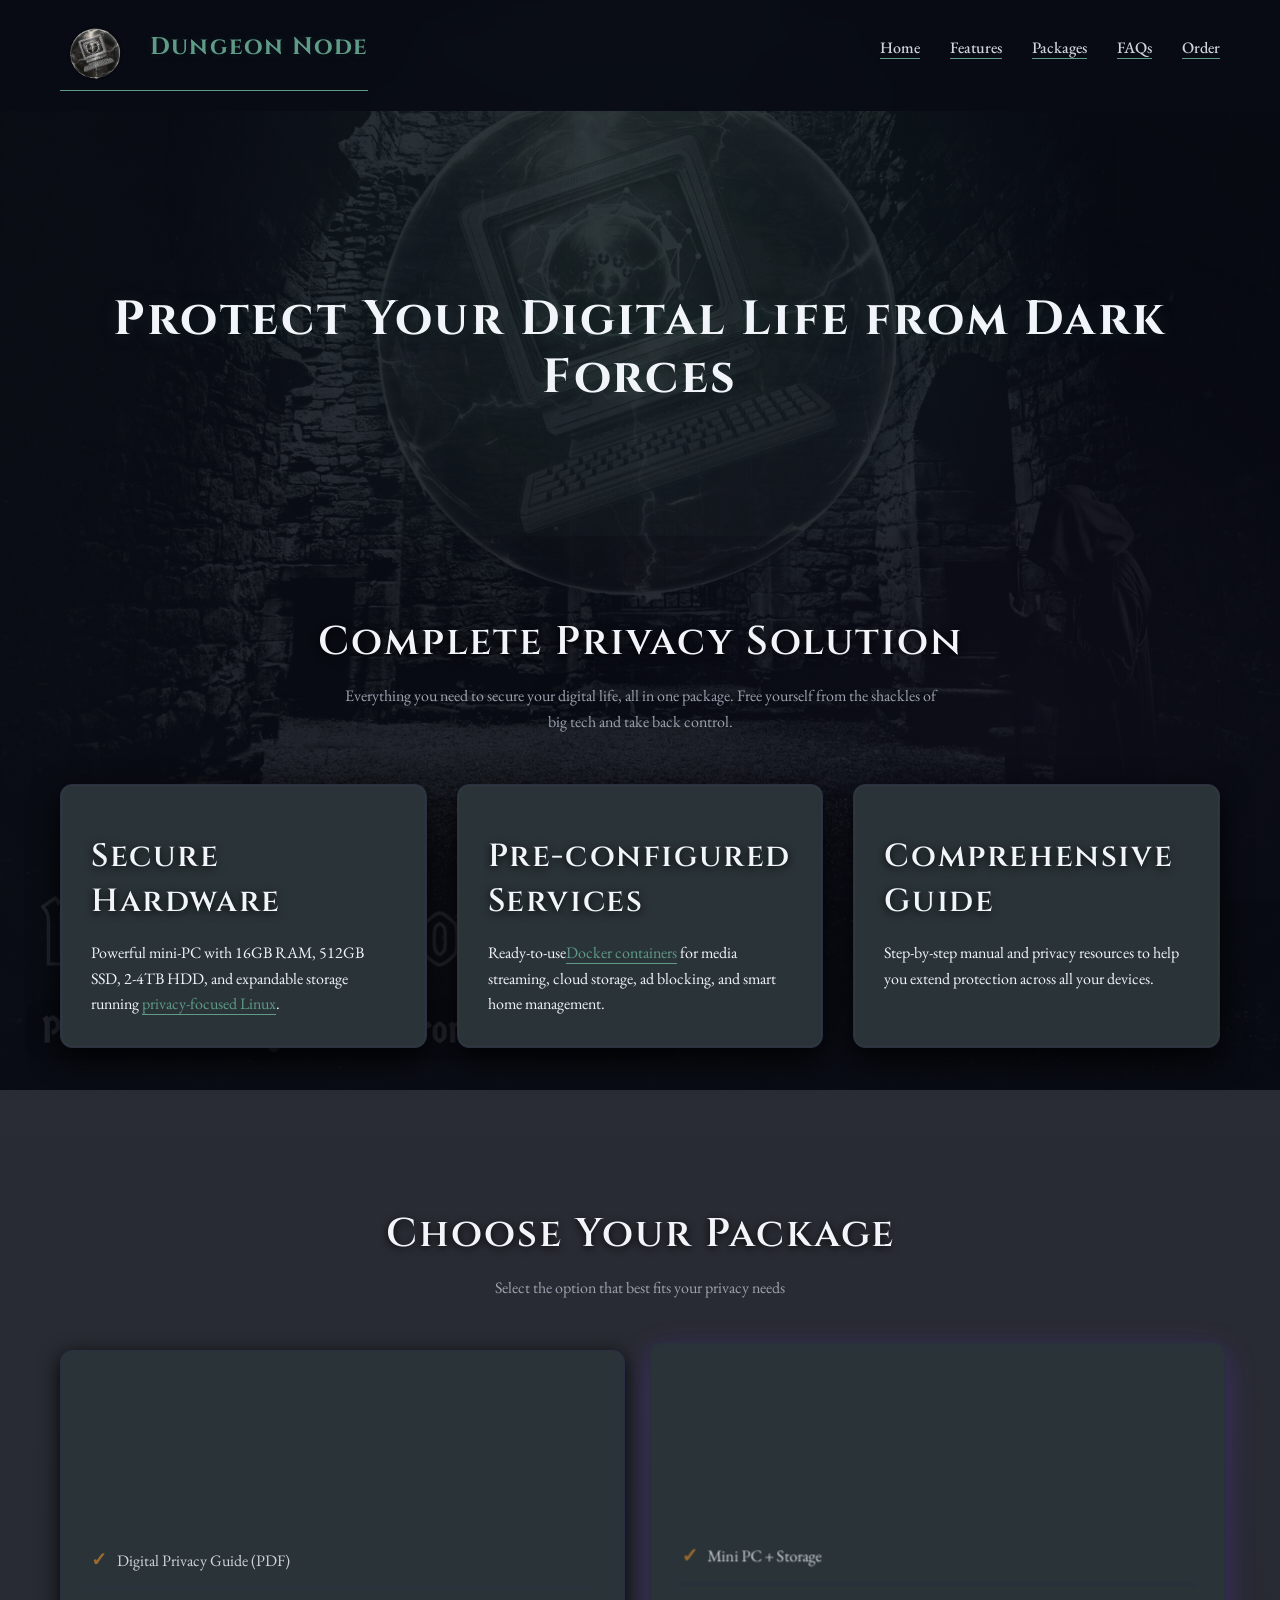
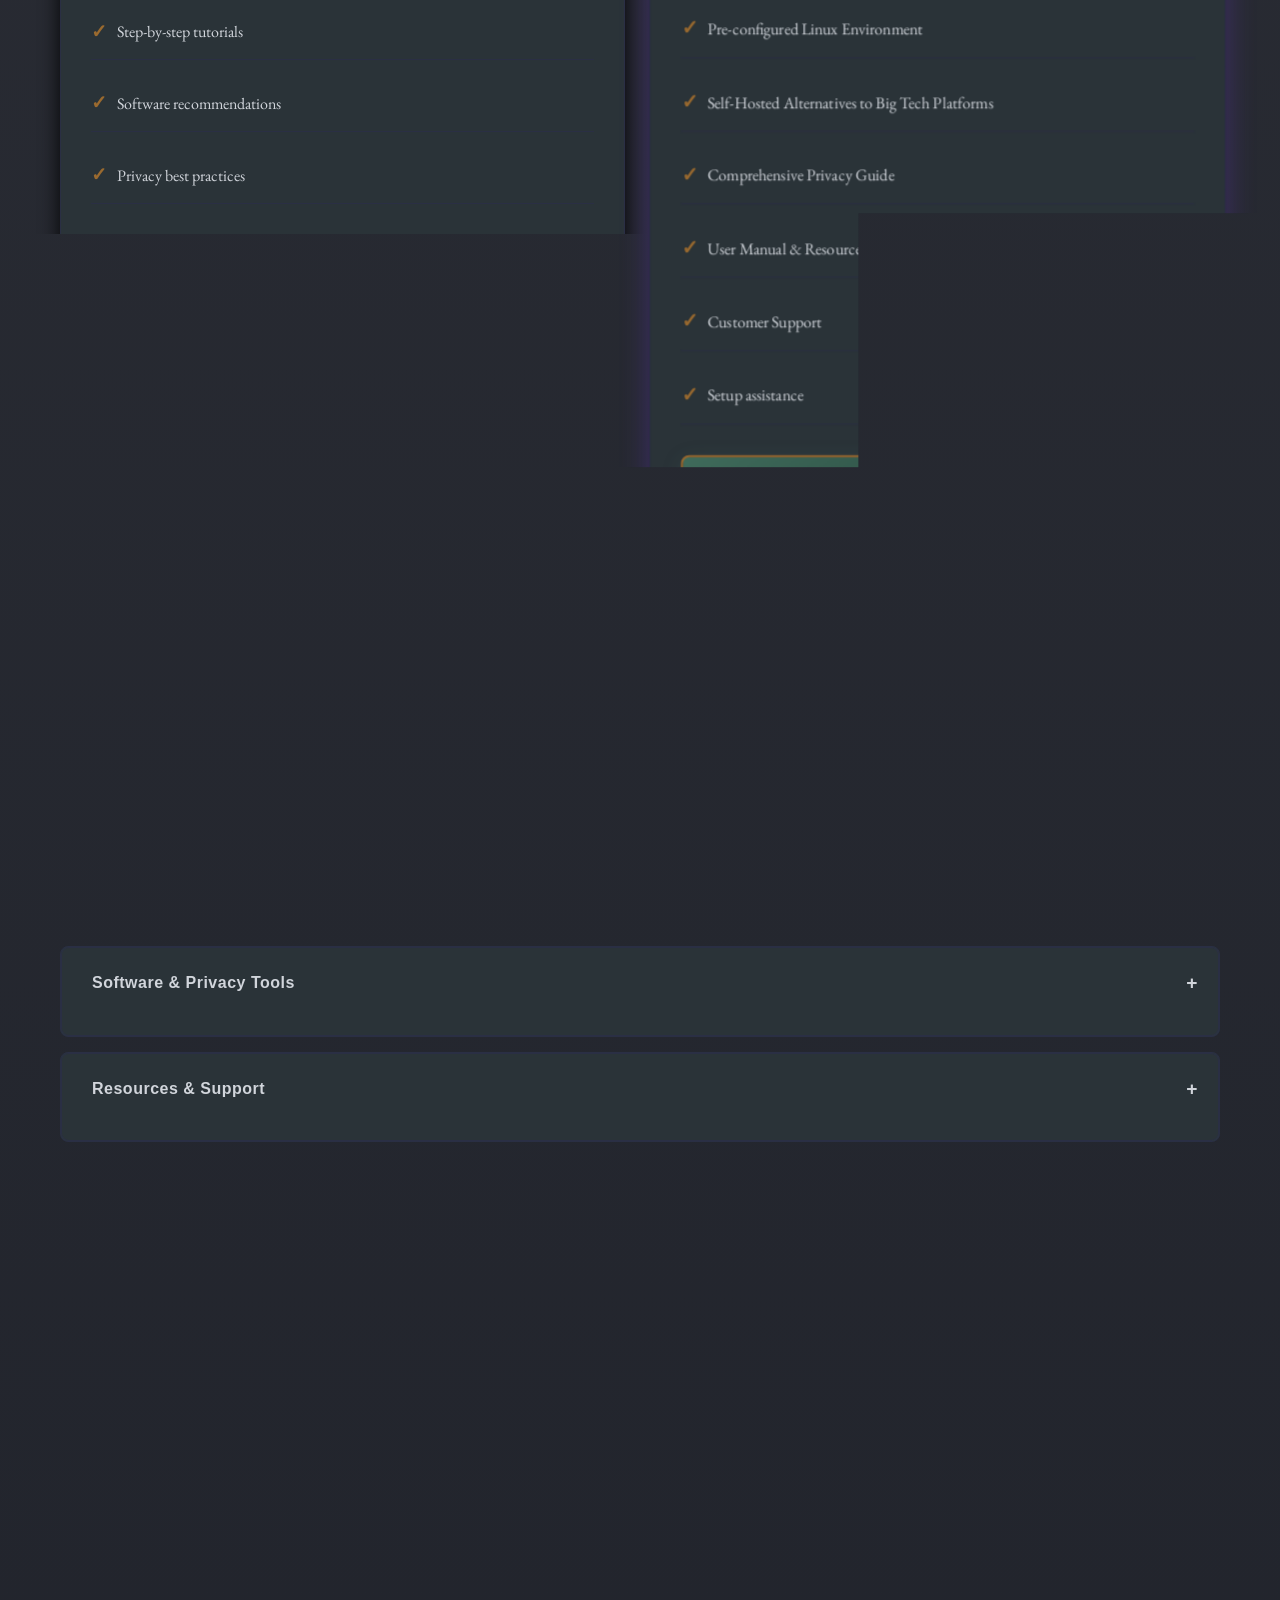
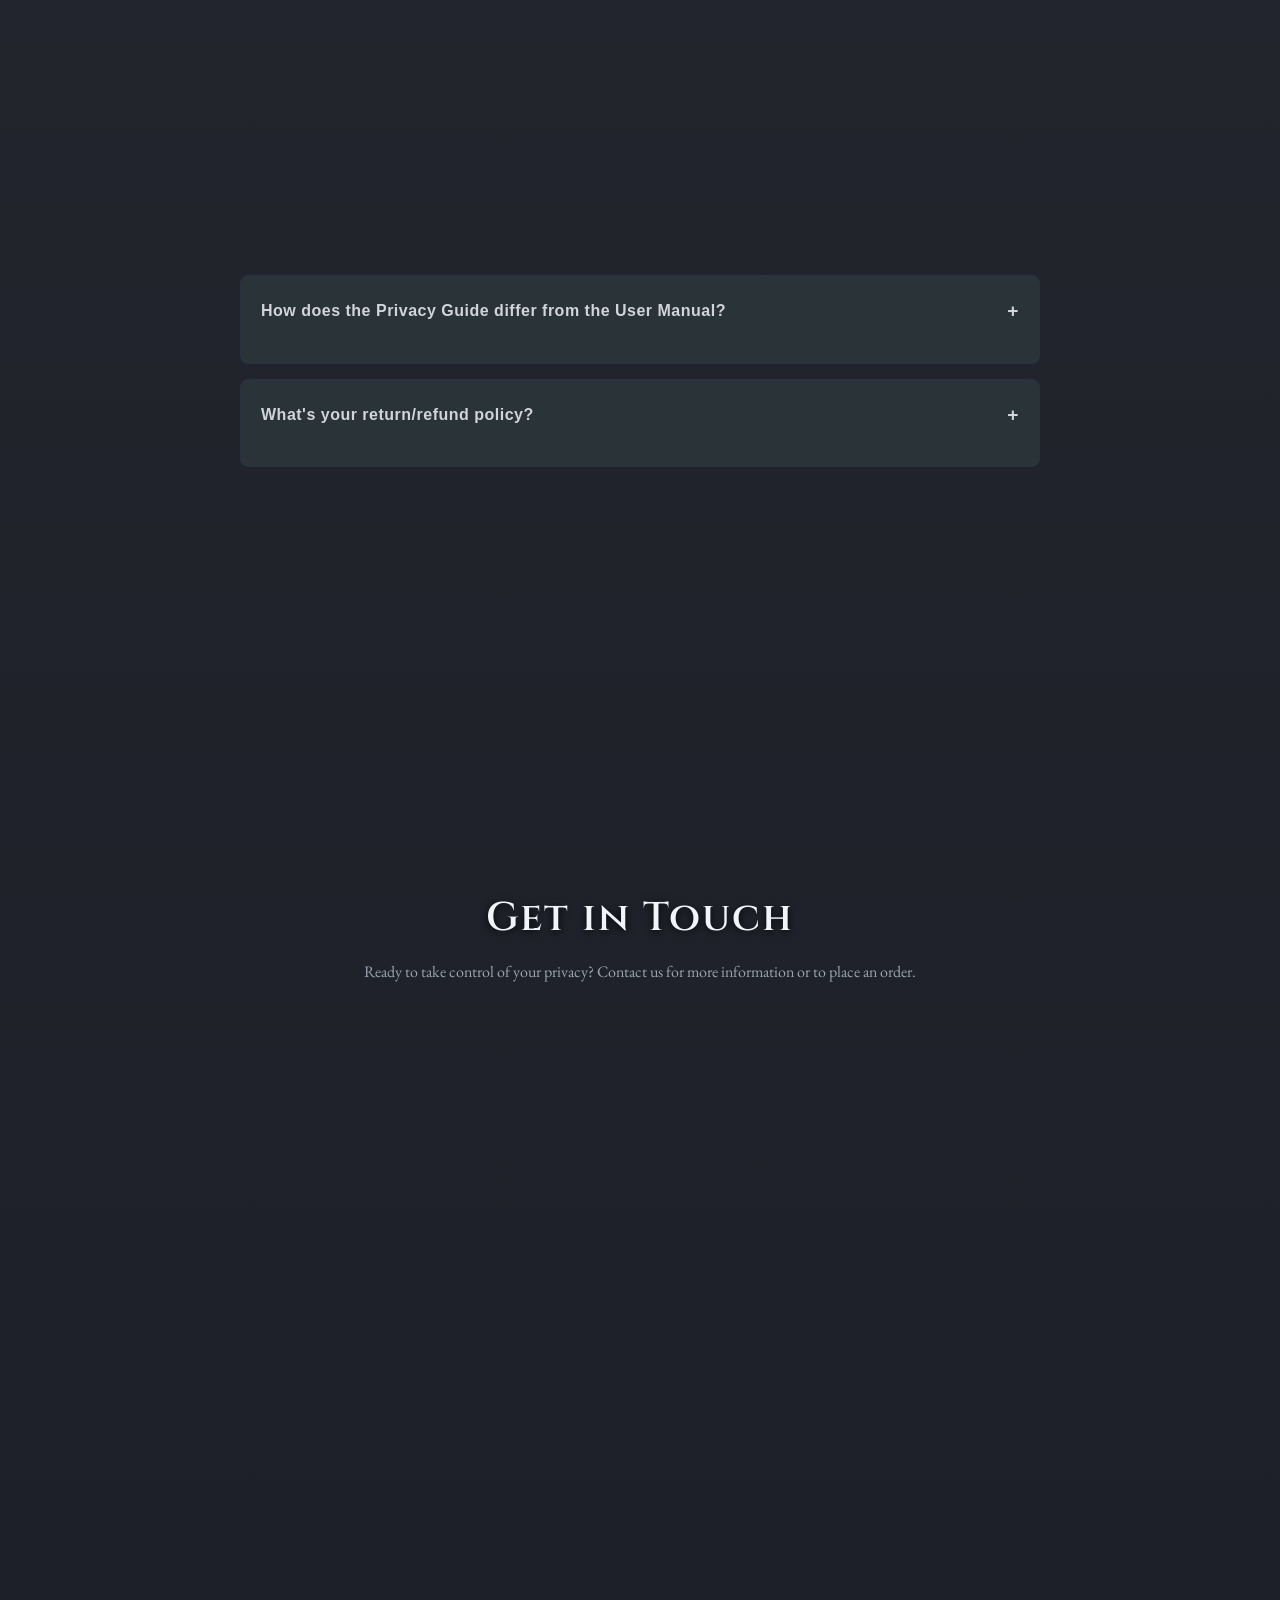
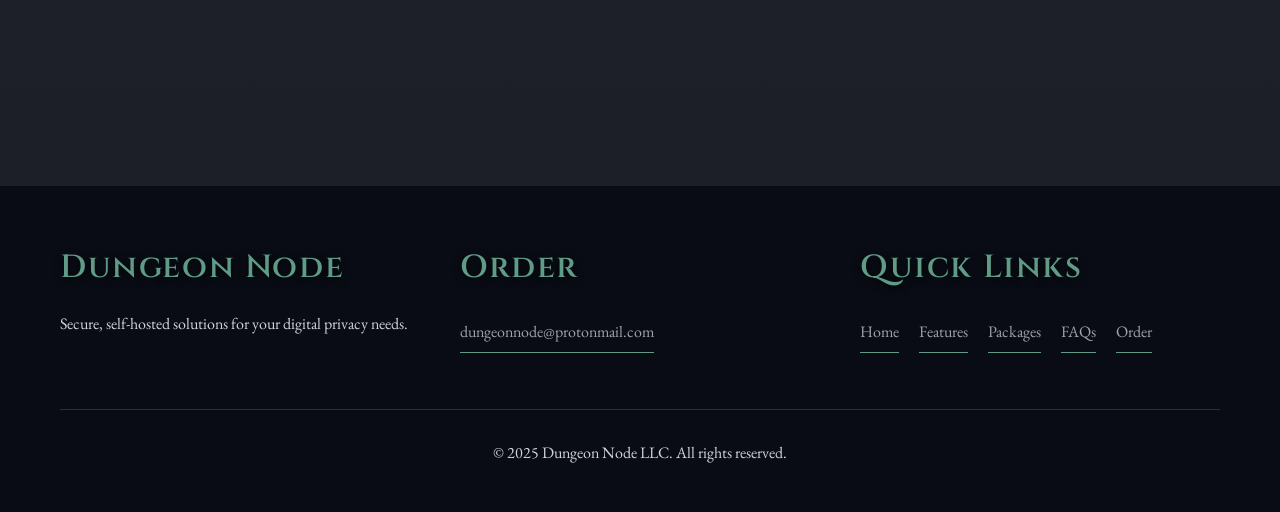
==== commit 2003bdf7: "Add files via upload" ====
--- a/index.html
+++ b/index.html
@@ -1776,6 +1776,41 @@
     background: #5f9b87;
     background: var(--primary-light);
 }
+
+
+/* =========================================
+   GLOBAL LINK STYLES - FIX UGLY BLUE LINKS
+   ========================================= */
+
+/* Base styles for ALL links */
+a {
+    color: #5f9b87;
+    color: var(--primary-light);
+    text-decoration: none;
+    border-bottom: 1px solid #5f9b87;
+    border-bottom: 1px solid var(--primary-light);
+    transition: all 0.3s ease;
+}
+
+a:hover {
+    color: #9a6a2f;
+    color: var(--accent);
+    border-bottom-color: #9a6a2f;
+    border-bottom-color: var(--accent);
+}
+/* Visited links */
+a:visited {
+    color: #3f6b5b;  /* Your primary color */
+    color: var(--primary);
+}
+
+/* Focus state for accessibility */
+a:focus {
+    outline: 2px solid #9a6a2f;
+    outline: 2px solid var(--accent);
+    outline-offset: 2px;
+    border-radius: 4px;
+}
 </style>
 </style>
 </body>
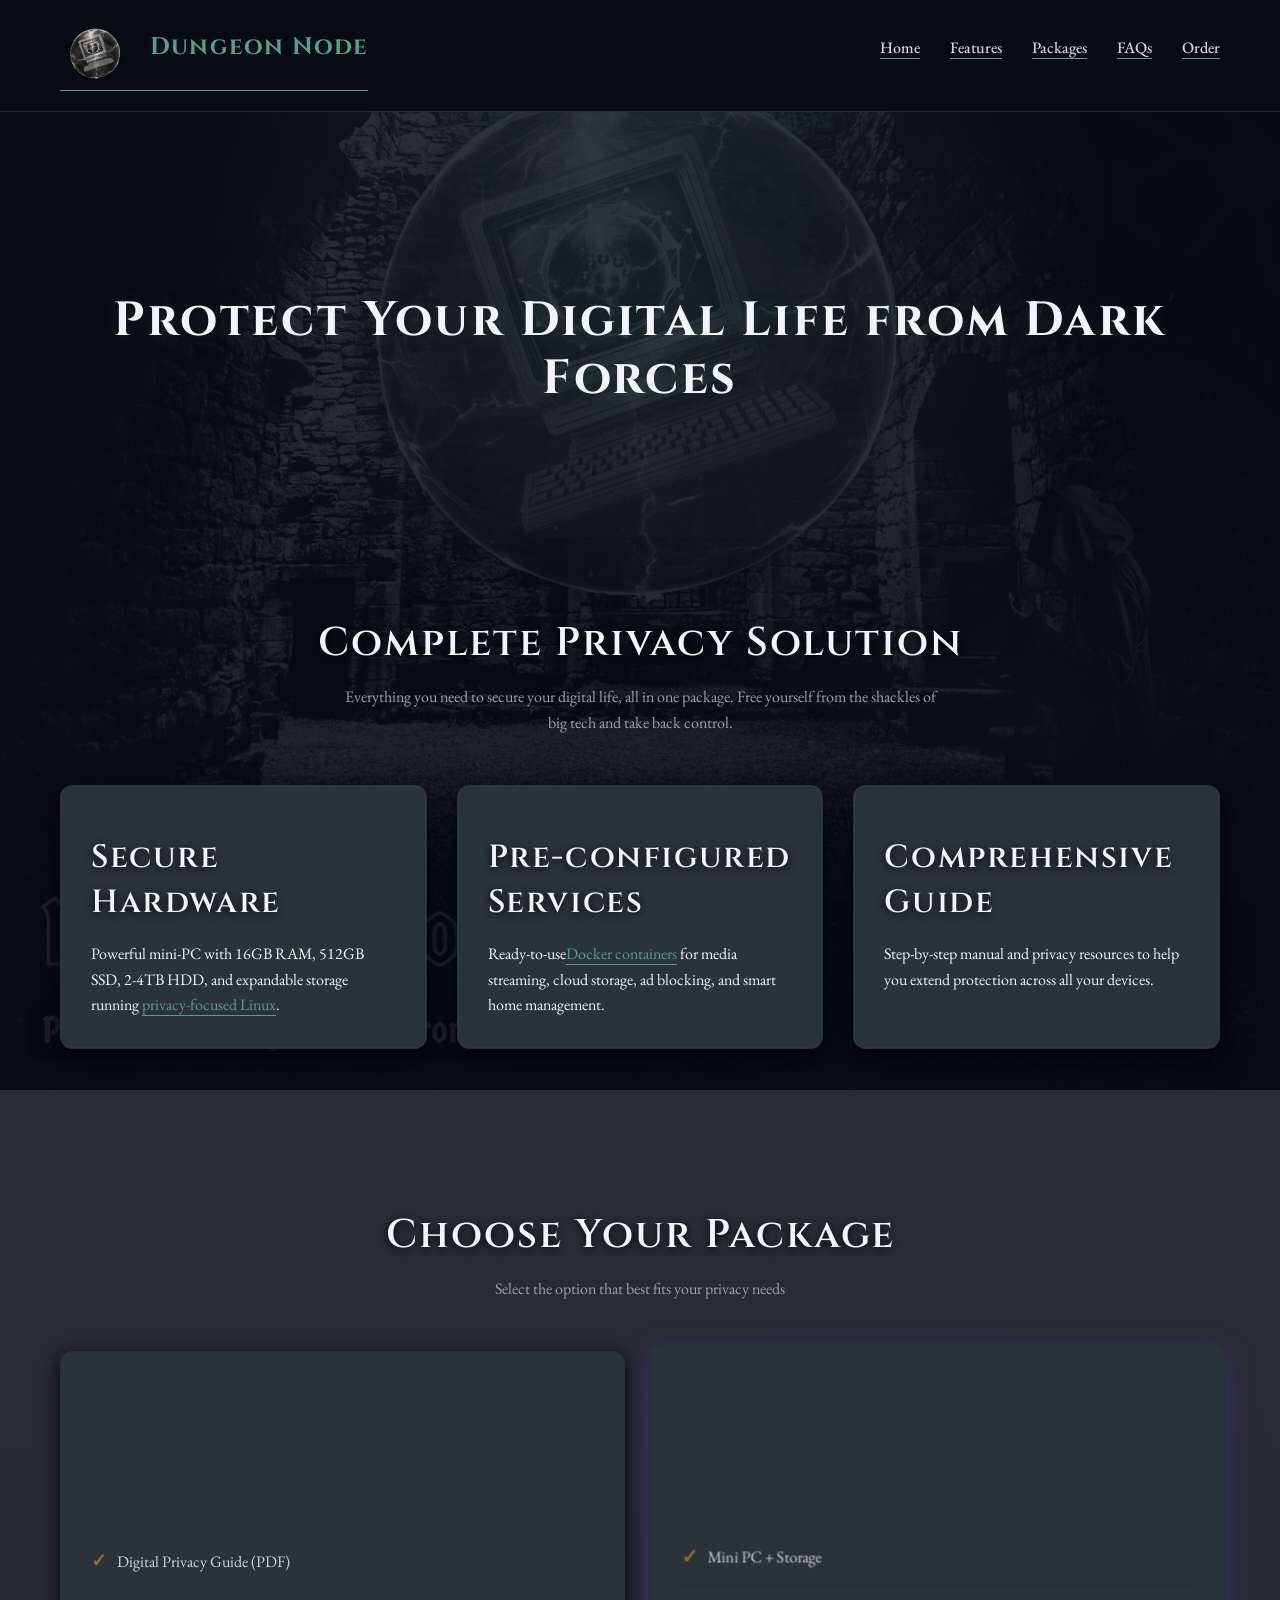
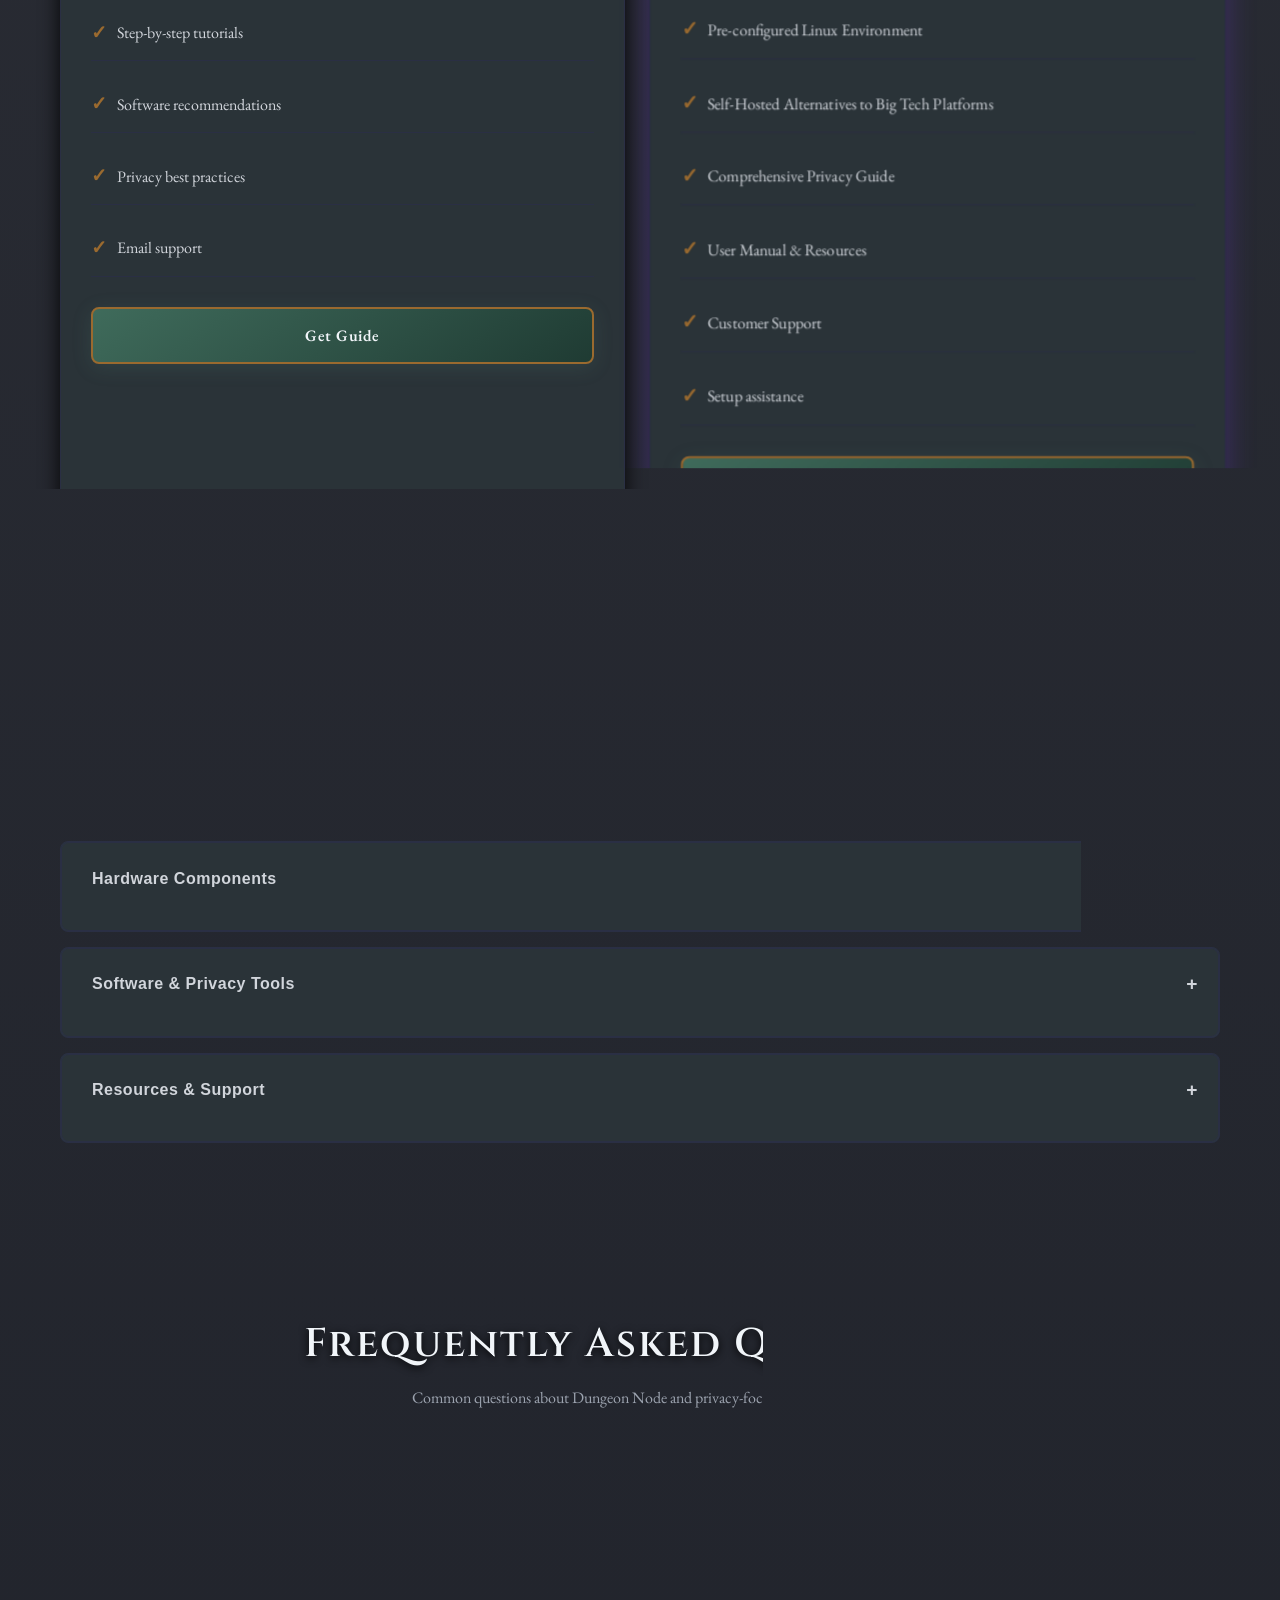
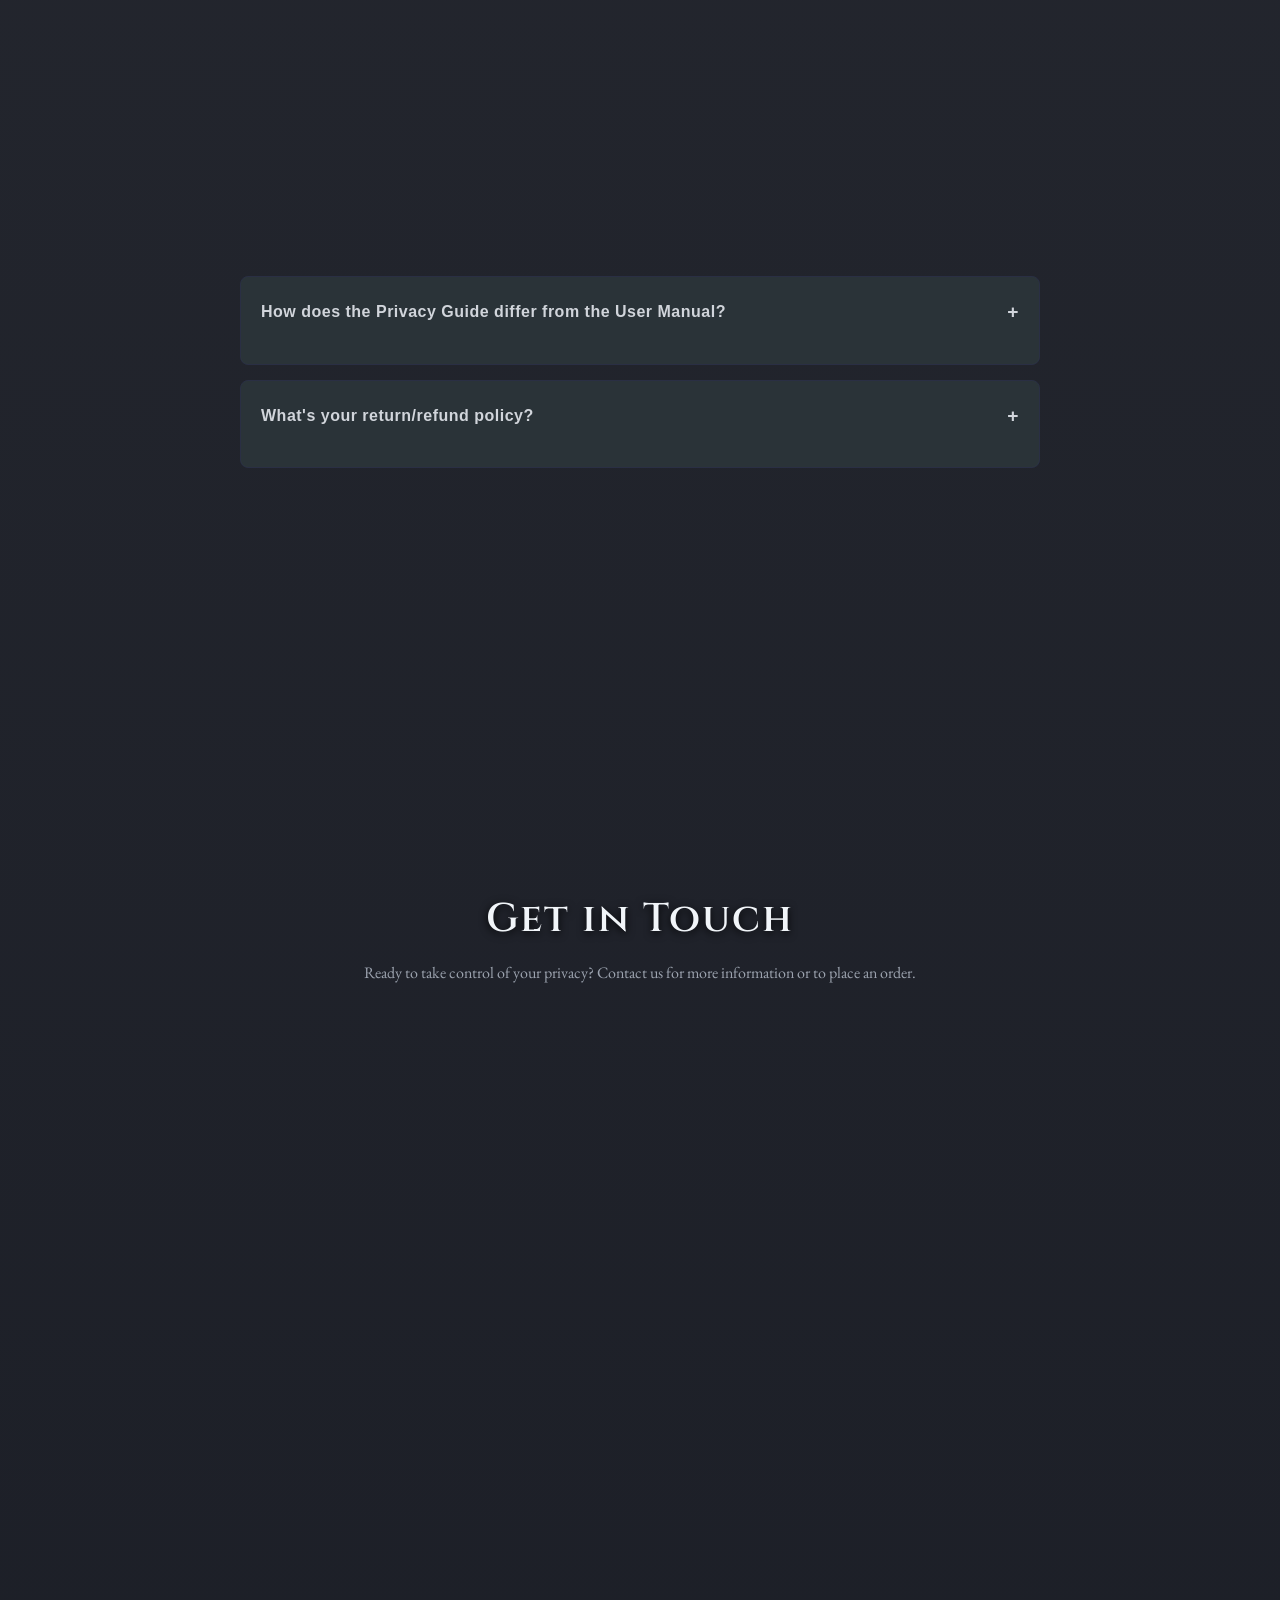
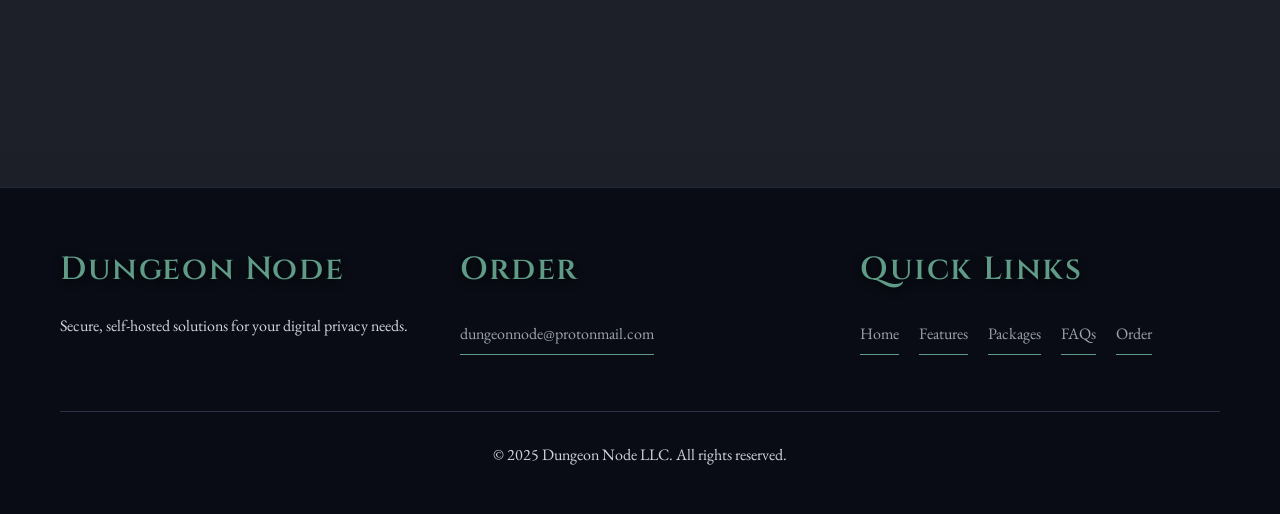
==== commit 5cb3e34b: "Add files via upload" ====
--- a/index.html
+++ b/index.html
@@ -14,7 +14,10 @@
 
 
 </head>
+
+
 <body>
+
     <!-- Header -->
 <header>
     <div class="container">
@@ -34,7 +37,6 @@
         </nav>
     </div>
 </header>
-
 
 
     <!-- Hero Section -->
@@ -758,15 +760,7 @@
             this.reset();
         });
         
-        // Sticky header
-        window.addEventListener('scroll', function() {
-            const header = document.querySelector('header');
-            if (window.scrollY > 50) {
-                header.style.boxShadow = '0 2px 10px rgba(0,0,0,0.1)';
-            } else {
-                header.style.boxShadow = 'none';
-            }
-        });
+
     </script>
 
 
@@ -808,7 +802,10 @@
     --glow: rgba(95, 155, 135, 0.15);
     --glow-alt: rgba(58, 47, 82, 0.2);
     --shadow: rgba(0, 0, 0, 0.9);
-}
+    --border-dark: #1f2937; 
+
+}
+
 
 /* HARD-CODED FALLBACKS FOR PRIVACY BROWSERS */
 * {
@@ -1012,9 +1009,16 @@
     background: rgba(8, 11, 20, 0.95) !important;
     background: rgba(var(--bg-primary), 0.95) !important;
     backdrop-filter: blur(10px);
+    -webkit-backdrop-filter: blur(10px);
     border-bottom: 1px solid #1f2937;
     border-bottom: 1px solid var(--border-dark);
     z-index: 1000;
+    transition: box-shadow 0.3s ease;
+}
+
+/* This adds shadow when scrolling past the header */
+header.sticky-shadow {
+    box-shadow: 0 2px 10px rgba(0,0,0,0.3);
 }
 
 nav {
@@ -1577,7 +1581,7 @@
     
     .nav-links {
         display: none;
-        position: fixed;
+        position: sticky;
         top: 70px;
         left: 0;
         right: 0;
@@ -1811,7 +1815,8 @@
     outline-offset: 2px;
     border-radius: 4px;
 }
-</style>
+
+
 </style>
 </body>
 </html>
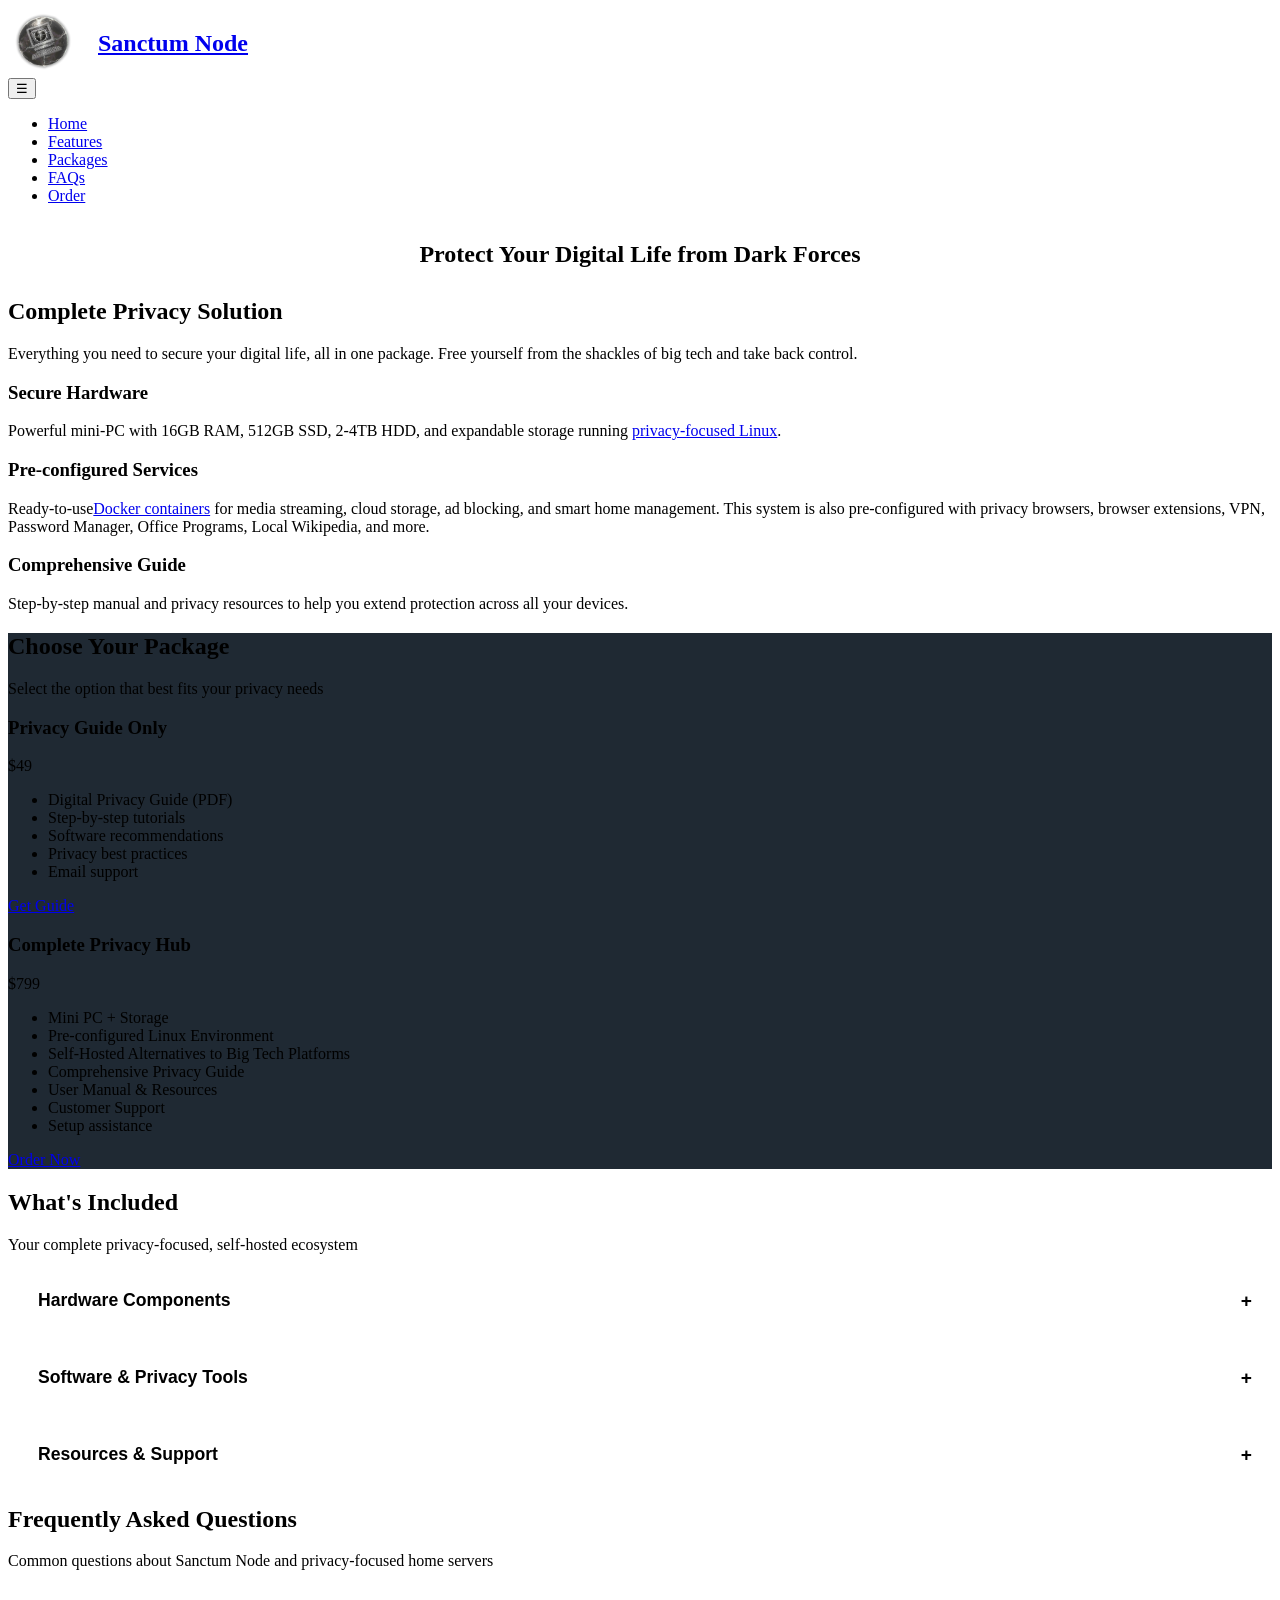
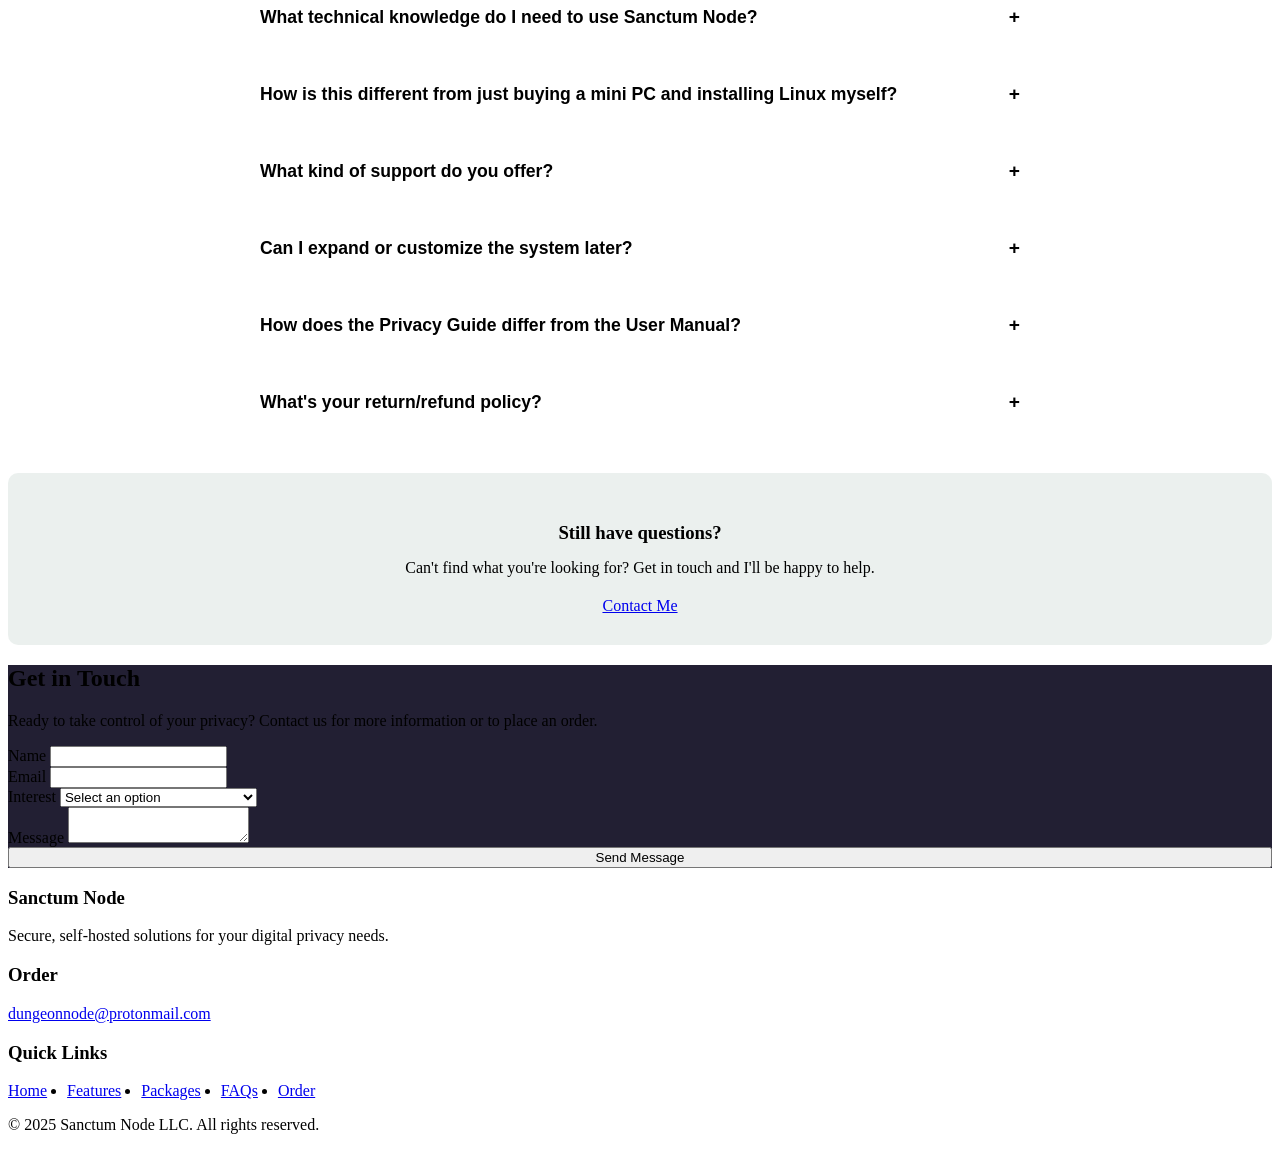
==== commit a540d820: "Add files via upload" ====
--- a/index.html
+++ b/index.html
@@ -3,12 +3,12 @@
 <head>
     <meta charset="UTF-8">
     <meta name="viewport" content="width=device-width, initial-scale=1.0">
-    <title>Dungeon Node | Protect Your Digital Life from Dark Forces</title>
+    <title>Sanctum Node | Protect Your Digital Life from Dark Forces</title>
     <!-- Add these font imports -->
     <link rel="preconnect" href="https://fonts.googleapis.com">
     <link rel="preconnect" href="https://fonts.gstatic.com" crossorigin>
     <link href="https://fonts.googleapis.com/css2?family=Cinzel:wght@400;500;600;700;800&family=EB+Garamond:ital,wght@0,400;0,500;0,600;0,700;1,400;1,500&display=swap" rel="stylesheet">
-
+    <link rel="stylesheet" href="styles.css">
 
 
 
@@ -23,8 +23,8 @@
     <div class="container">
         <nav>
             <a href="#" class="logo" style="display: flex; align-items: center; gap: 20px;">
-                <img src="DungeonLogo.png" alt="Dungeon Node" style="height: 70px; width: auto;">
-                <span style="font-size: 1.5rem; font-weight: 700; color: var(--primary-light);">Dungeon Node</span>
+                <img src="DungeonLogo.png" alt="Sanctum Node" style="height: 70px; width: auto;">
+                <span style="font-size: 1.5rem; font-weight: 700; color: var(--primary-light);">Sanctum Node</span>
             </a>
             <button class="mobile-menu-btn">☰</button>
             <ul class="nav-links">
@@ -39,13 +39,14 @@
 </header>
 
 
-    <!-- Hero Section -->
-    <section id="home" class="hero">
-        <div class="container">
-            <div style="display: flex; align-items: center; justify-content: center; gap: 20px; margin-bottom: 30px; flex-wrap: wrap;">
-                <h1 style="margin-bottom: 0; text-align: center;">Protect Your Digital Life from Dark Forces</h1>            
-            </div>
-    </section>
+<!-- Hero Section -->
+<section id="home" class="hero">
+    <div class="container">
+        <div style="display: flex; align-items: center; justify-content: center; gap: 20px; margin-bottom: 30px; flex-wrap: wrap;">
+            <h1 style="margin-bottom: 0; text-align: center;">Protect Your Digital Life from Dark Forces</h1>            
+        </div>
+    </div>  
+</section>
 
     <!-- Features -->
     <section id="features">
@@ -65,7 +66,7 @@
                 <div class="feature-card">
                     <div class="feature-icon"></div>
                     <h3>Pre-configured Services</h3>
-                    <p>Ready-to-use<a href="https://www.howtogeek.com/733522/docker-for-beginners-everything-you-need-to-know/" target="_blank">Docker containers</a> for media streaming, cloud storage, ad blocking, and smart home management.</p>
+                    <p>Ready-to-use<a href="https://www.howtogeek.com/733522/docker-for-beginners-everything-you-need-to-know/" target="_blank">Docker containers</a> for media streaming, cloud storage, ad blocking, and smart home management. This system is also pre-configured with privacy browsers, browser extensions, VPN, Password Manager, Office Programs, Local Wikipedia, and more.</p>
                 </div>
                 
                 <div class="feature-card">
@@ -439,19 +440,19 @@
     <div class="container">
         <div class="section-title">
             <h2>Frequently Asked Questions</h2>
-            <p>Common questions about Dungeon Node and privacy-focused home servers</p>
+            <p>Common questions about Sanctum Node and privacy-focused home servers</p>
         </div>
 
         <div class="faq-container" style="max-width: 800px; margin: 0 auto;">
             <!-- FAQ 1 -->
             <div class="faq-item" style="margin-bottom: 15px; border: 1px solid var(--border); border-radius: 8px; overflow: hidden;">
                 <button class="faq-question" style="width: 100%; padding: 20px; background: var(--bg-tertiary); border: none; text-align: left; cursor: pointer; color: var(--text-primary); font-size: 1.1rem; font-weight: 600; display: flex; justify-content: space-between; align-items: center; transition: all 0.3s ease;">
-                    <span>What technical knowledge do I need to use Dungeon Node?</span>
+                    <span>What technical knowledge do I need to use Sanctum Node?</span>
                     <span class="faq-icon" style="font-size: 1.2rem; transition: transform 0.3s ease;">+</span>
                 </button>
                 <div class="faq-answer" style="max-height: 0; overflow: hidden; transition: max-height 0.3s ease; background: var(--bg-tertiary);">
                     <div style="padding: 20px; border-top: 1px solid var(--border); color: var(--text-secondary); line-height: 1.6;">
-                        <p><strong>No advanced technical knowledge required!</strong> I've done all the hard work for you. The system comes pre-configured and ready to use. You'll receive a comprehensive guide with step-by-step instructions for setup and daily use. If you can use a web browser and follow instructions, you can use Dungeon Node.</p>
+                        <p><strong>No advanced technical knowledge required!</strong> We have done all the hard work for you. The system comes pre-configured and ready to use. You'll receive a comprehensive guide with step-by-step instructions for setup and daily use. If you can use a web browser and follow instructions, you can use Sanctum Node.</p>
                     </div>
                 </div>
             </div>
@@ -464,7 +465,7 @@
                 </button>
                 <div class="faq-answer" style="max-height: 0; overflow: hidden; transition: max-height 0.3s ease; background: var(--bg-tertiary);">
                     <div style="padding: 20px; border-top: 1px solid var(--border); color: var(--text-secondary); line-height: 1.6;">
-                        <p>Dungeon Node saves you <strong>40+ hours of setup and configuration time</strong>. I've:</p>
+                        <p>Sanctum Node saves you <strong>40+ hours of setup and configuration time</strong>. We have:</p>
                         <ul style="margin-top: 10px; padding-left: 20px;">
                             <li>Installed and configured Linux Mint</li>
                             <li>Installed and configured Docker containers with optimal security settings</li>
@@ -489,7 +490,7 @@
                 </button>
                 <div class="faq-answer" style="max-height: 0; overflow: hidden; transition: max-height 0.3s ease; background: var(--bg-tertiary);">
                     <div style="padding: 20px; border-top: 1px solid var(--border); color: var(--text-secondary); line-height: 1.6;">
-                        <p>Every Dungeon Node purchase includes:</p>
+                        <p>Every Sanctum Node purchase includes:</p>
                         <ul style="margin-top: 10px; padding-left: 20px;">
                             <li><strong>30-day email support</strong> for setup and initial questions</li>
                             <li>Comprehensive user manual with troubleshooting guide</li>
@@ -510,7 +511,7 @@
                 </button>
                 <div class="faq-answer" style="max-height: 0; overflow: hidden; transition: max-height 0.3s ease; background: var(--bg-tertiary);">
                     <div style="padding: 20px; border-top: 1px solid var(--border); color: var(--text-secondary); line-height: 1.6;">
-                        <p><strong>Yes.</strong> Dungeon Node is designed for expandability:</p>
+                        <p><strong>Yes.</strong> Sanctum Node is designed for expandability:</p>
                         <ul style="margin-top: 10px; padding-left: 20px;">
                             <li><strong>Storage:</strong> The 2-bay enclosure has an empty slot for additional hard drives</li>
                             <li><strong>Self-hosting:</strong> Contact me to add new Docker containers, or learn to add them yourself</li>
@@ -687,7 +688,7 @@
     <div class="container">
         <div class="footer-content">
             <div class="footer-section">
-                <h3>Dungeon Node</h3>
+                <h3>Sanctum Node</h3>
                 <p>Secure, self-hosted solutions for your digital privacy needs.</p>
             </div>
             
@@ -711,7 +712,7 @@
         </div>
         
         <div class="copyright">
-            <p>&copy; 2025 Dungeon Node LLC. All rights reserved.</p>
+            <p>&copy; 2025 Sanctum Node LLC. All rights reserved.</p>
         </div>
     </div>
 </footer>
@@ -772,1051 +773,6 @@
 
 
 
-<style>
-/* =========================================
-   COMPATIBLE BASE STYLES - WORK EVERYWHERE
-   ========================================= */
-
-/* CSS Variables with fallbacks */
-:root {
-    --primary: #3f6b5b;
-    --primary-dark: #1f3b33;
-    --primary-light: #5f9b87;
-
-    --secondary: #3a2f52;
-    --secondary-dark: #1f162e;
-
-    --accent: #9a6a2f;
-    --accent-dark: #5f3b16;
-
-    --bg-primary: #080b14;
-    --bg-secondary: #1a1b2e;
-    --bg-tertiary: #2a3338;
-
-    --text-primary: #f1f5f9;
-    --text-secondary: #d1d5db;
-    --text-muted: #9ca3af;
-
-    --border: #2a2f44;
-
-    --glow: rgba(95, 155, 135, 0.15);
-    --glow-alt: rgba(58, 47, 82, 0.2);
-    --shadow: rgba(0, 0, 0, 0.9);
-    --border-dark: #1f2937; 
-
-}
-
-
-/* HARD-CODED FALLBACKS FOR PRIVACY BROWSERS */
-* {
-    margin: 0;
-    padding: 0;
-    box-sizing: border-box;
-}
-
-html {
-    scroll-behavior: smooth;
-    min-height: 100%;
-}
-
-body {
-    /* Fallback colors first, then variables */
-    background: #080b14;
-    background: 
-        linear-gradient(rgba(8, 11, 20, 0.85), rgba(8, 11, 20, 0.92)),
-        url('DungeonGraphic.png') center 37% / cover no-repeat fixed;
-    background-attachment: fixed;
-    color: #f1f5f9;
-    color: var(--text-primary);
-    
-    font-family: -apple-system, BlinkMacSystemFont, 'Segoe UI', Roboto, Oxygen, Ubuntu, Cantarell, 'Helvetica Neue', sans-serif;
-    -webkit-font-smoothing: antialiased;
-    -moz-osx-font-smoothing: grayscale;
-    line-height: 1.6;
-    font-size: 16px;
-    min-height: 100vh;
-    position: relative;
-}
-
-/* Overlay for readability */
-body::before {
-    content: '';
-    position: fixed;
-    top: 0;
-    left: 0;
-    right: 0;
-    bottom: 0;
-    background: 
-        radial-gradient(
-            circle at 50% 20%,
-            rgba(63, 107, 91, 0.15) 0%,
-            transparent 50%
-        ),
-        radial-gradient(
-            circle at 80% 80%,
-            rgba(58, 47, 82, 0.1) 0%,
-            transparent 40%
-        );
-    pointer-events: none;
-    z-index: -1;
-}
-
-/* =========================================
-   CRITICAL: FIX WHITE BACKGROUND ISSUE
-   ========================================= */
-
-/* Force dark backgrounds on all cards and containers */
-.feature-card,
-.package-card,
-.contact-form,
-.accordion-content > div,
-.accordion-header,
-.faq-item,
-.accordion {
-    background-color: #2a3338 !important; /* Hard fallback for --bg-tertiary */
-    background-color: var(--bg-tertiary) !important;
-    border: 1px solid #2a2f44 !important; /* Hard fallback for --border */
-    border: 1px solid var(--border) !important;
-}
-
-/* Package headers keep gradient */
-.package-header {
-    background: linear-gradient(135deg, #3f6b5b, #1f3b33) !important;
-    background: linear-gradient(135deg, var(--primary), var(--primary-dark)) !important;
-}
-
-/* Ensure text stays visible */
-.feature-card h3,
-.feature-card p,
-.package-body,
-.contact-form,
-.faq-question,
-.faq-answer,
-.accordion-header {
-    color: #f1f5f9 !important; /* Hard fallback */
-    color: var(--text-primary) !important;
-}
-
-/* =========================================
-   TYPOGRAPHY WITH FALLBACKS
-   ========================================= */
-h1 {
-    font-size: clamp(2rem, 5vw, 3rem);
-    line-height: 1.2;
-    font-weight: 700;
-    margin-bottom: 1.5rem;
-    color: #f1f5f9;
-    color: var(--text-primary);
-}
-
-h2 {
-    font-size: clamp(1.75rem, 4vw, 2.5rem);
-    line-height: 1.3;
-    font-weight: 600;
-    margin-bottom: 1.25rem;
-    color: #f1f5f9;
-    color: var(--text-primary);
-}
-
-h3 {
-    font-size: clamp(1.5rem, 3vw, 2rem);
-    line-height: 1.4;
-    font-weight: 600;
-    margin-bottom: 1rem;
-    color: #f1f5f9;
-    color: var(--text-primary);
-}
-
-h4 {
-    font-size: clamp(1.25rem, 2.5vw, 1.5rem);
-    line-height: 1.4;
-    font-weight: 500;
-    margin-bottom: 0.75rem;
-    color: #f1f5f9;
-    color: var(--text-primary);
-}
-
-p, li, span, label {
-    font-size: 1rem;
-    line-height: 1.6;
-    margin-bottom: 1rem;
-    color: #d1d5db;
-    color: var(--text-secondary);
-}
-
-/* =========================================
-   DUNGEON TYPOGRAPHY
-   ========================================= */
-h1, h2, h3, h4, .logo {
-    font-family: "Cinzel", "Trajan Pro", "Palatino Linotype", "Book Antiqua", serif;
-    letter-spacing: 0.05em;
-    text-shadow: 0 2px 8px rgba(0, 0, 0, 0.9);
-    text-shadow: 0 2px 8px var(--shadow);
-}
-
-body,
-p,
-li,
-label,
-input,
-textarea {
-    font-family: "EB Garamond", "Garamond", "Georgia", serif;
-}
-
-/* =========================================
-   LAYOUT
-   ========================================= */
-.container {
-    max-width: 1200px;
-    margin: 0 auto;
-    padding: 0 20px;
-    width: 100%;
-    position: relative;
-    z-index: 2;
-}
-
-section {
-    padding: 80px 0;
-    background-color: transparent !important;
-    position: relative;
-    z-index: 1;
-}
-
-.section-title {
-    text-align: center;
-    margin-bottom: 50px;
-}
-
-.section-title h2 {
-    font-size: clamp(1.75rem, 4vw, 2.5rem);
-    margin-bottom: 15px;
-}
-
-.section-title p {
-    color: #9ca3af;
-    color: var(--text-muted);
-    max-width: 600px;
-    margin: 0 auto;
-}
-
-/* =========================================
-   HEADER
-   ========================================= */
-header {
-    position: sticky;
-    top: 0;
-    width: 100%;
-    background: rgba(8, 11, 20, 0.95) !important;
-    background: rgba(var(--bg-primary), 0.95) !important;
-    backdrop-filter: blur(10px);
-    -webkit-backdrop-filter: blur(10px);
-    border-bottom: 1px solid #1f2937;
-    border-bottom: 1px solid var(--border-dark);
-    z-index: 1000;
-    transition: box-shadow 0.3s ease;
-}
-
-/* This adds shadow when scrolling past the header */
-header.sticky-shadow {
-    box-shadow: 0 2px 10px rgba(0,0,0,0.3);
-}
-
-nav {
-    display: flex;
-    justify-content: space-between;
-    align-items: center;
-    padding: 20px 0;
-}
-
-.logo {
-    font-size: 1.5rem;
-    font-weight: 700;
-    color: #5f9b87;
-    color: var(--primary-light);
-    text-decoration: none;
-    text-shadow: 0 0 10px rgba(95, 155, 135, 0.15);
-    text-shadow: 0 0 10px var(--glow);
-    margin-right: 10px;
-    padding-left: auto;
-}
-
-.nav-links {
-    display: flex;
-    gap: 30px;
-    list-style: none;
-}
-
-.nav-links a {
-    text-decoration: none;
-    color: #d1d5db;
-    color: var(--text-secondary);
-    font-weight: 500;
-}
-
-.nav-links a:hover {
-    color: #5f9b87;
-    color: var(--primary-light);
-    text-shadow: 0 0 8px rgba(95, 155, 135, 0.15);
-    text-shadow: 0 0 8px var(--glow);
-}
-
-.mobile-menu-btn {
-    display: none;
-    background: none;
-    border: none;
-    font-size: 1.5rem;
-    cursor: pointer;
-    color: #f1f5f9;
-    color: var(--text-primary);
-    padding: 5px;
-}
-
-/* =========================================
-   HERO
-   ========================================= */
-.hero {
-    padding: 180px 0 100px;
-    text-align: center;
-    background: transparent !important;
-    position: relative;
-    overflow: hidden;
-}
-
-.hero::before {
-    content: '';
-    position: absolute;
-    top: 0;
-    left: 0;
-    right: 0;
-    bottom: 0;
-    background: radial-gradient(circle at 50% 50%, rgba(95, 155, 135, 0.15) 0%, transparent 70%);
-    background: radial-gradient(circle at 50% 50%, var(--glow) 0%, transparent 70%);
-    opacity: 0.3;
-    animation: torchFlicker 9s infinite ease-in-out;
-}
-
-.hero h1 {
-    text-shadow: 0 2px 20px rgba(95, 155, 135, 0.15);
-    text-shadow: 0 2px 20px var(--glow);
-}
-
-.hero p {
-    font-size: clamp(1.1rem, 2vw, 1.25rem);
-    color: #d1d5db;
-    color: var(--text-secondary);
-    max-width: 700px;
-    margin: 0 auto 40px;
-    text-shadow: 0 1px 3px rgba(0, 0, 0, 0.6);
-}
-
-@keyframes torchFlicker {
-    0%   { opacity: 0.22; transform: scale(1); }
-    18%  { opacity: 0.28; transform: scale(1.01); }
-    33%  { opacity: 0.20; transform: scale(0.995); }
-    52%  { opacity: 0.30; transform: scale(1.015); }
-    68%  { opacity: 0.24; transform: scale(1.005); }
-    85%  { opacity: 0.27; transform: scale(1.01); }
-    100% { opacity: 0.22; transform: scale(1); }
-}
-
-/* =========================================
-   BUTTONS
-   ========================================= */
-.btn, button {
-    display: inline-block;
-    padding: 14px 32px;
-    background: linear-gradient(145deg, #3f6b5b, #1f3b33);
-    background: linear-gradient(145deg, var(--primary), var(--primary-dark));
-    color: #f1f5f9;
-    color: var(--text-primary);
-    text-decoration: none;
-    border-radius: 8px;
-    font-weight: 600;
-    font-size: 1rem;
-    letter-spacing: 0.5px;
-    transition: all 0.3s ease;
-    border: 2px solid #9a6a2f;
-    border: 2px solid var(--accent);
-    box-shadow: 0 4px 20px rgba(95, 155, 135, 0.15);
-    box-shadow: 0 4px 20px var(--glow);
-    cursor: pointer;
-    text-align: center;
-    min-height: 48px;
-}
-
-.btn:hover, button:hover {
-    background: linear-gradient(145deg, #5f9b87, #3f6b5b);
-    background: linear-gradient(145deg, var(--primary-light), var(--primary));
-    transform: translateY(-2px);
-    box-shadow: 0 6px 25px rgba(95, 155, 135, 0.15);
-    box-shadow: 0 6px 25px var(--glow);
-    border-color: #5f9b87;
-    border-color: var(--primary-light);
-}
-
-.btn-secondary {
-    background: transparent;
-    color: #5f9b87;
-    color: var(--primary-light);
-    border: 2px solid #3f6b5b;
-    border: 2px solid var(--primary);
-}
-
-.btn-secondary:hover {
-    background: #3f6b5b;
-    background: var(--primary);
-    color: #f1f5f9;
-    color: var(--text-primary);
-    border-color: #5f9b87;
-    border-color: var(--primary-light);
-}
-
-/* =========================================
-   FEATURES GRID - CRITICAL FIX
-   ========================================= */
-.features-grid {
-    display: grid;
-    grid-template-columns: repeat(auto-fit, minmax(300px, 1fr));
-    gap: 30px;
-    margin-top: 40px;
-}
-
-.feature-card {
-    background-color: #2a3338 !important; /* HARD FALLBACK */
-    background-color: var(--bg-tertiary) !important;
-    padding: 30px;
-    border-radius: 12px;
-    box-shadow: 
-        inset 0 0 0 1px rgba(255,255,255,0.03),
-        0 10px 30px rgba(0, 0, 0, 0.3);
-    box-shadow: 
-        inset 0 0 0 1px rgba(255,255,255,0.03),
-        0 10px 30px var(--shadow);
-    transition: all 0.3s ease;
-    border: 1px solid #2a2f44;
-    border: 1px solid var(--border);
-    height: 100%;
-    backdrop-filter: blur(10px);
-}
-
-.feature-card:hover {
-    transform: translateY(-5px);
-    box-shadow: 0 8px 30px rgba(124, 58, 237, 0.2);
-    border-color: #3f6b5b;
-    border-color: var(--primary);
-}
-
-.feature-icon {
-    font-size: 2.5rem;
-    margin-bottom: 20px;
-    color: #9a6a2f;
-    color: var(--accent);
-    text-shadow: 0 0 8px rgba(180, 83, 9, 0.35);
-    text-shadow: 0 0 8px rgba(var(--accent), 0.35);
-}
-
-.feature-card h3 {
-    margin-bottom: 15px;
-    color: #f1f5f9;
-    color: var(--text-primary);
-}
-
-.feature-card p {
-    color: #9ca3af;
-    color: var(--text-muted);
-    margin-bottom: 0;
-}
-
-/* =========================================
-   PACKAGE CARDS
-   ========================================= */
-.packages {
-    display: grid;
-    grid-template-columns: repeat(auto-fit, minmax(300px, 1fr));
-    gap: 30px;
-    margin-top: 40px;
-}
-
-.package-card {
-    background-color: #2a3338 !important;
-    background-color: var(--bg-tertiary) !important;
-    border-radius: 12px;
-    overflow: hidden;
-    box-shadow: 0 5px 20px rgba(0, 0, 0, 0.3);
-    box-shadow: 0 5px 20px var(--shadow);
-    border: 2px solid #2a2f44;
-    border: 2px solid var(--border);
-    transition: all 0.3s ease;
-    height: 100%;
-    backdrop-filter: blur(10px);
-}
-
-.package-card:hover {
-    border-color: #3f6b5b;
-    border-color: var(--primary);
-}
-
-.package-card.featured {
-    border-color: #9a6a2f;
-    border-color: var(--accent);
-    transform: scale(1.02);
-    box-shadow: 0 8px 30px rgba(124, 58, 237, 0.3);
-}
-
-.package-card.featured:hover {
-    border-color: #5f9b87;
-    border-color: var(--primary-light);
-    box-shadow: 0 10px 35px rgba(124, 58, 237, 0.4);
-}
-
-.package-header {
-    padding: 30px;
-    background: linear-gradient(135deg, #3f6b5b, #1f3b33);
-    background: linear-gradient(135deg, var(--primary), var(--primary-dark));
-    color: #f1f5f9;
-    color: var(--text-primary);
-    text-align: center;
-}
-
-.package-header h3 {
-    font-size: 1.5rem;
-    margin-bottom: 10px;
-}
-
-.package-price {
-    font-size: 2.5rem;
-    font-weight: 700;
-    text-shadow: 0 2px 10px rgba(95, 155, 135, 0.15);
-    text-shadow: 0 2px 10px var(--glow);
-    line-height: 1.2;
-}
-
-.package-body {
-    padding: 30px;
-}
-
-.package-features {
-    list-style: none;
-    margin-bottom: 30px;
-}
-
-.package-features li {
-    padding: 12px 0;
-    border-bottom: 1px solid #2a2f44;
-    border-bottom: 1px solid var(--border);
-    color: #d1d5db;
-    color: var(--text-secondary);
-    display: flex;
-    align-items: center;
-    gap: 10px;
-}
-
-.package-features li:before {
-    content: "✓";
-    color: #9a6a2f;
-    color: var(--accent);
-    font-weight: bold;
-    font-size: 1.2rem;
-    flex-shrink: 0;
-    text-shadow: 0 0 8px rgba(180, 83, 9, 0.35);
-    text-shadow: 0 0 8px rgba(var(--accent), 0.35);
-}
-
-/* =========================================
-   CONTACT FORM
-   ========================================= */
-.contact-form {
-    max-width: 600px;
-    margin: 40px auto 0;
-    background-color: #2a3338 !important;
-    background-color: var(--bg-tertiary) !important;
-    padding: 40px;
-    border-radius: 12px;
-    box-shadow: 0 5px 20px rgba(0, 0, 0, 0.3);
-    box-shadow: 0 5px 20px var(--shadow);
-    border: 1px solid #2a2f44;
-    border: 1px solid var(--border);
-    backdrop-filter: blur(10px);
-}
-
-.form-group {
-    margin-bottom: 24px;
-}
-
-.form-group label {
-    display: block;
-    margin-bottom: 8px;
-    font-weight: 500;
-    color: #d1d5db;
-    color: var(--text-secondary);
-    font-size: 1rem;
-}
-
-.form-group input,
-.form-group textarea,
-.form-group select {
-    width: 100%;
-    padding: 14px;
-    background: #1a1b2e;
-    background: var(--bg-secondary);
-    border: 2px solid #2a2f44;
-    border: 2px solid var(--border);
-    border-radius: 8px;
-    font-family: inherit;
-    font-size: 1rem;
-    color: #f1f5f9;
-    color: var(--text-primary);
-    transition: all 0.3s ease;
-    min-height: 48px;
-}
-
-.form-group input:focus,
-.form-group textarea:focus,
-.form-group select:focus {
-    outline: none;
-    border-color: #3f6b5b;
-    border-color: var(--primary);
-    box-shadow: 0 0 0 3px rgba(95, 155, 135, 0.15);
-    box-shadow: 0 0 0 3px var(--glow);
-}
-
-.form-group textarea {
-    min-height: 140px;
-    resize: vertical;
-}
-
-input::placeholder,
-textarea::placeholder {
-    color: #9ca3af;
-    color: var(--text-muted);
-    opacity: 0.7;
-}
-
-/* =========================================
-   FOOTER
-   ========================================= */
-footer {
-    background-color: rgba(8, 11, 20, 0.95) !important;
-    background: rgba(var(--bg-primary), 0.95) !important;
-    color: #f1f5f9;
-    color: var(--text-primary);
-    padding: 60px 0 30px;
-    border-top: 1px solid #1f2937;
-    border-top: 1px solid var(--border-dark);
-    backdrop-filter: blur(10px);
-}
-
-.footer-content {
-    display: grid;
-    grid-template-columns: repeat(auto-fit, minmax(250px, 1fr));
-    gap: 40px;
-    margin-bottom: 40px;
-}
-
-.footer-section h3 {
-    margin-bottom: 20px;
-    color: #5f9b87;
-    color: var(--primary-light);
-}
-
-.footer-links {
-    list-style: none;
-}
-
-.footer-links a {
-    color: #9ca3af;
-    color: var(--text-muted);
-    text-decoration: none;
-    display: block;
-    padding: 8px 0;
-    transition: all 0.3s ease;
-}
-
-.footer-links a:hover {
-    color: #5f9b87;
-    color: var(--primary-light);
-    text-shadow: 0 0 8px rgba(95, 155, 135, 0.15);
-    text-shadow: 0 0 8px var(--glow);
-    transform: translateX(5px);
-}
-
-.copyright {
-    text-align: center;
-    padding-top: 30px;
-    border-top: 1px solid #2a2f44;
-    border-top: 1px solid var(--border);
-    color: #9ca3af;
-    color: var(--text-muted);
-    font-size: 0.9rem;
-}
-
-/* =========================================
-   ACCORDIONS & FAQS
-   ========================================= */
-.accordion,
-.faq-item {
-    background-color: #2a3338 !important;
-    background-color: var(--bg-tertiary) !important;
-    border: 1px solid #2a2f44 !important;
-    border: 1px solid var(--border) !important;
-    border-radius: 8px;
-    overflow: hidden;
-    margin-bottom: 15px;
-    backdrop-filter: blur(10px);
-}
-
-.accordion-header,
-.faq-question {
-    width: 100%;
-    padding: 20px;
-    background: #2a3338;
-    background: var(--bg-tertiary);
-    border: none;
-    text-align: left;
-    cursor: pointer;
-    color: #f1f5f9;
-    color: var(--text-primary);
-    font-size: 1.1rem;
-    font-weight: 600;
-    display: flex;
-    justify-content: space-between;
-    align-items: center;
-    transition: all 0.3s ease;
-}
-
-.accordion-header:hover,
-.faq-question:hover {
-    background: #1a1b2e !important;
-    background: var(--bg-secondary) !important;
-}
-
-.accordion-header:focus,
-.faq-question:focus {
-    outline: 2px solid #9a6a2f;
-    outline: 2px solid var(--accent);
-    outline-offset: -2px;
-}
-
-.accordion-content,
-.faq-answer {
-    max-height: 0;
-    overflow: hidden;
-    transition: max-height 0.3s ease-out;
-    background: #2a3338;
-    background: var(--bg-tertiary);
-}
-
-.accordion-content > div,
-.faq-answer > div {
-    padding: 20px;
-    border-top: 1px solid #2a2f44;
-    border-top: 1px solid var(--border);
-    color: #d1d5db;
-    color: var(--text-secondary);
-    line-height: 1.6;
-}
-
-.accordion-icon,
-.faq-icon {
-    font-size: 1.2rem;
-    transition: transform 0.3s ease;
-}
-
-/* =========================================
-   STONE TEXTURE
-   ========================================= */
-.feature-card::before,
-.package-card::before,
-.contact-form::before,
-.accordion::before,
-.faq-item::before,
-footer::before,
-header::before,
-.hero::after,
-section::after {
-    content: "";
-    position: absolute;
-    inset: 0;
-    background-image:
-        url("data:image/svg+xml,%3Csvg xmlns='http://www.w3.org/2000/svg' width='120' height='120'%3E%3Cfilter id='n'%3E%3CfeTurbulence type='fractalNoise' baseFrequency='0.9' numOctaves='2' stitchTiles='stitch'/%3E%3C/filter%3E%3Crect width='120' height='120' filter='url(%23n)' opacity='0.035'/%3E%3C/svg%3E");
-    pointer-events: none;
-    opacity: 0.08;
-    mix-blend-mode: overlay;
-    z-index: 1;
-}
-
-.feature-card,
-.package-card,
-.contact-form,
-.accordion,
-.faq-item,
-footer,
-header,
-.hero,
-section {
-    position: relative;
-}
-
-.feature-card > *,
-.package-card > *,
-.contact-form > *,
-.accordion > *,
-.faq-item > *,
-footer > *,
-header > *,
-.hero > *,
-section > * {
-    position: relative;
-    z-index: 2;
-}
-
-/* =========================================
-   RESPONSIVE DESIGN
-   ========================================= */
-@media (max-width: 768px) {
-    .mobile-menu-btn {
-        display: block;
-        position: flex;
-    }
-    
-    .nav-links {
-        display: none;
-        position: sticky;
-        top: 70px;
-        left: 0;
-        right: 0;
-        background: #2a3338;
-        background: var(--bg-tertiary);
-        flex-direction: column;
-        padding: 20px;
-        box-shadow: 0 5px 20px rgba(0, 0, 0, 0.4);
-        border-top: 1px solid #2a2f44;
-        border-top: 1px solid var(--border);
-        z-index: 1001;
-    }
-    
-    .nav-links.active {
-        display: flex;
-    }
-    
-    .hero {
-        padding: 150px 0 80px;
-    }
-    
-    .hero h1 {
-        font-size: clamp(1.75rem, 5vw, 2.5rem);
-    }
-    
-    .hero p {
-        font-size: 1.1rem;
-    }
-    
-    .package-card.featured {
-        transform: none;
-        order: -1;
-    }
-    
-    .features-grid,
-    .packages {
-        grid-template-columns: 1fr;
-    }
-    
-    .contact-form {
-        padding: 30px 20px;
-    }
-    
-    section {
-        padding: 60px 0;
-    }
-    
-    .accordion-header,
-    .faq-question {
-        padding: 18px 16px !important;
-    }
-    
-    .accordion-content > div,
-    .faq-answer > div {
-        padding: 16px !important;
-    }
-}
-
-@media (max-width: 480px) {
-    .hero {
-        padding: 130px 0 60px;
-    }
-    
-    .btn, button {
-        padding: 12px 24px;
-        width: 100%;
-        margin-bottom: 10px;
-    }
-    
-    .package-header,
-    .package-body,
-    .feature-card {
-        padding: 20px;
-    }
-    
-    .footer-content {
-        grid-template-columns: 1fr;
-        gap: 30px;
-    }
-}
-
-/* =========================================
-   ACCESSIBILITY & COMPATIBILITY
-   ========================================= */
-@media (prefers-reduced-motion: reduce) {
-    *,
-    *::before,
-    *::after {
-        animation-duration: 0.01ms !important;
-        animation-iteration-count: 1 !important;
-        transition-duration: 0.01ms !important;
-        scroll-behavior: auto !important;
-    }
-    
-    .hero::before {
-        animation: none !important;
-    }
-    
-    .btn:hover,
-    .feature-card:hover,
-    .package-card:hover {
-        transform: none !important;
-    }
-}
-
-/* Force dark theme for privacy browsers */
-@media (prefers-color-scheme: light) {
-    /* Override light mode to keep dark theme */
-    body {
-        background: #080b14 !important;
-        background: 
-            linear-gradient(rgba(8, 11, 20, 0.85), rgba(8, 11, 20, 0.92)),
-            url('DungeonGraphic.png') center 50% / cover no-repeat fixed !important;
-        color: #f1f5f9 !important;
-    }
-    
-    .feature-card,
-    .package-card,
-    .contact-form,
-    .accordion,
-    .faq-item {
-        background-color: #2a3338 !important;
-    }
-    
-    header {
-        background: rgba(8, 11, 20, 0.95) !important;
-    }
-    
-    footer {
-        background-color: rgba(8, 11, 20, 0.95) !important;
-    }
-}
-
-/* Print styles */
-@media print {
-    body {
-        color: #000;
-        background: #fff !important;
-        font-size: 12pt;
-        line-height: 1.5;
-        font-family: 'Times New Roman', Times, serif;
-    }
-    
-    a {
-        color: #000;
-        text-decoration: underline;
-    }
-    
-    .btn, button, nav, footer,
-    .mobile-menu-btn, .hero::before {
-        display: none !important;
-    }
-    
-    .hero {
-        padding: 60px 0 !important;
-    }
-    
-    section {
-        page-break-inside: avoid;
-        padding: 40px 0 !important;
-    }
-    
-    .container {
-        max-width: 100% !important;
-        padding: 0 !important;
-    }
-    
-    .feature-card,
-    .package-card,
-    .contact-form {
-        background: #fff !important;
-        border: 1px solid #ccc !important;
-        box-shadow: none !important;
-    }
-}
-
-/* Scrollbar */
-::-webkit-scrollbar {
-    width: 12px;
-}
-
-::-webkit-scrollbar-track {
-    background: #1a1b2e;
-    background: var(--bg-secondary);
-}
-
-::-webkit-scrollbar-thumb {
-    background: #3f6b5b;
-    background: var(--primary);
-    border-radius: 6px;
-    border: 2px solid #1a1b2e;
-    border: 2px solid var(--bg-secondary);
-}
-
-::-webkit-scrollbar-thumb:hover {
-    background: #5f9b87;
-    background: var(--primary-light);
-}
-
-
-/* =========================================
-   GLOBAL LINK STYLES - FIX UGLY BLUE LINKS
-   ========================================= */
-
-/* Base styles for ALL links */
-a {
-    color: #5f9b87;
-    color: var(--primary-light);
-    text-decoration: none;
-    border-bottom: 1px solid #5f9b87;
-    border-bottom: 1px solid var(--primary-light);
-    transition: all 0.3s ease;
-}
-
-a:hover {
-    color: #9a6a2f;
-    color: var(--accent);
-    border-bottom-color: #9a6a2f;
-    border-bottom-color: var(--accent);
-}
-/* Visited links */
-a:visited {
-    color: #3f6b5b;  /* Your primary color */
-    color: var(--primary);
-}
-
-/* Focus state for accessibility */
-a:focus {
-    outline: 2px solid #9a6a2f;
-    outline: 2px solid var(--accent);
-    outline-offset: 2px;
-    border-radius: 4px;
-}
-
-
-</style>
+
 </body>
 </html>
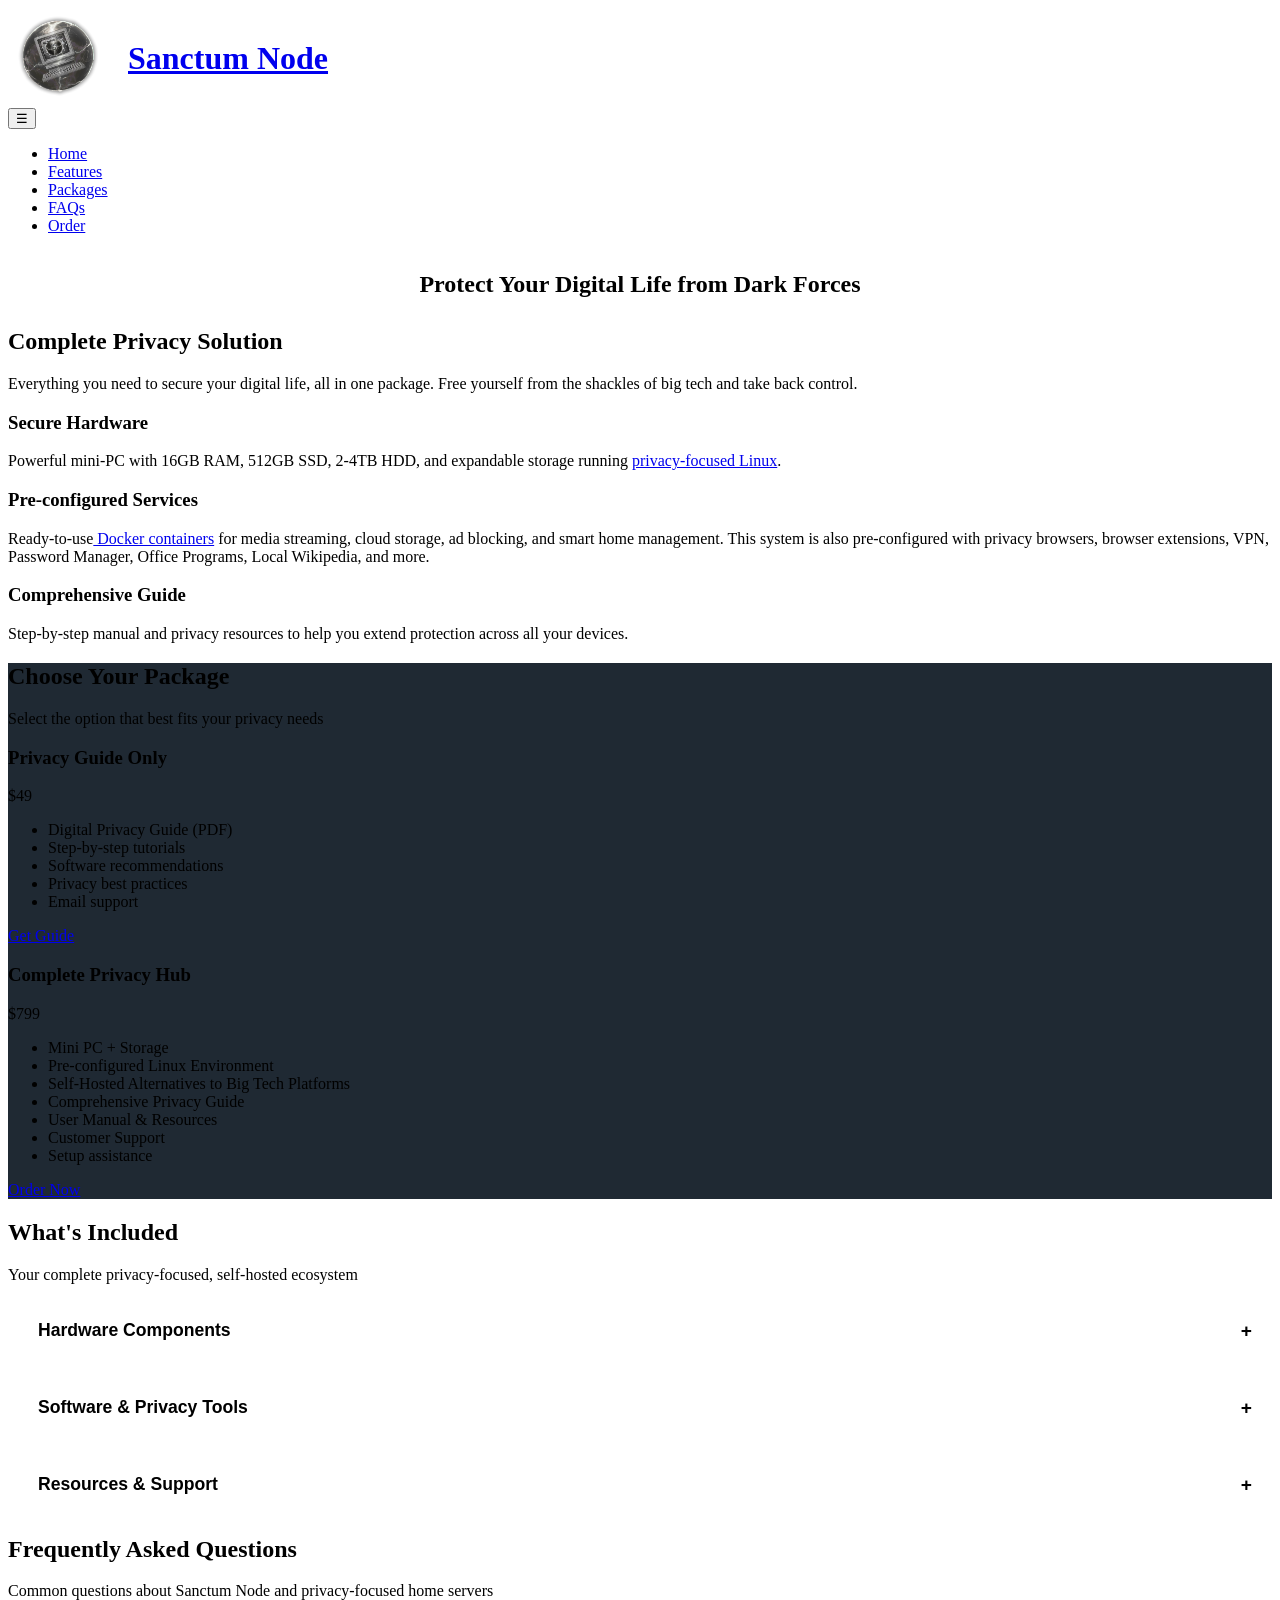
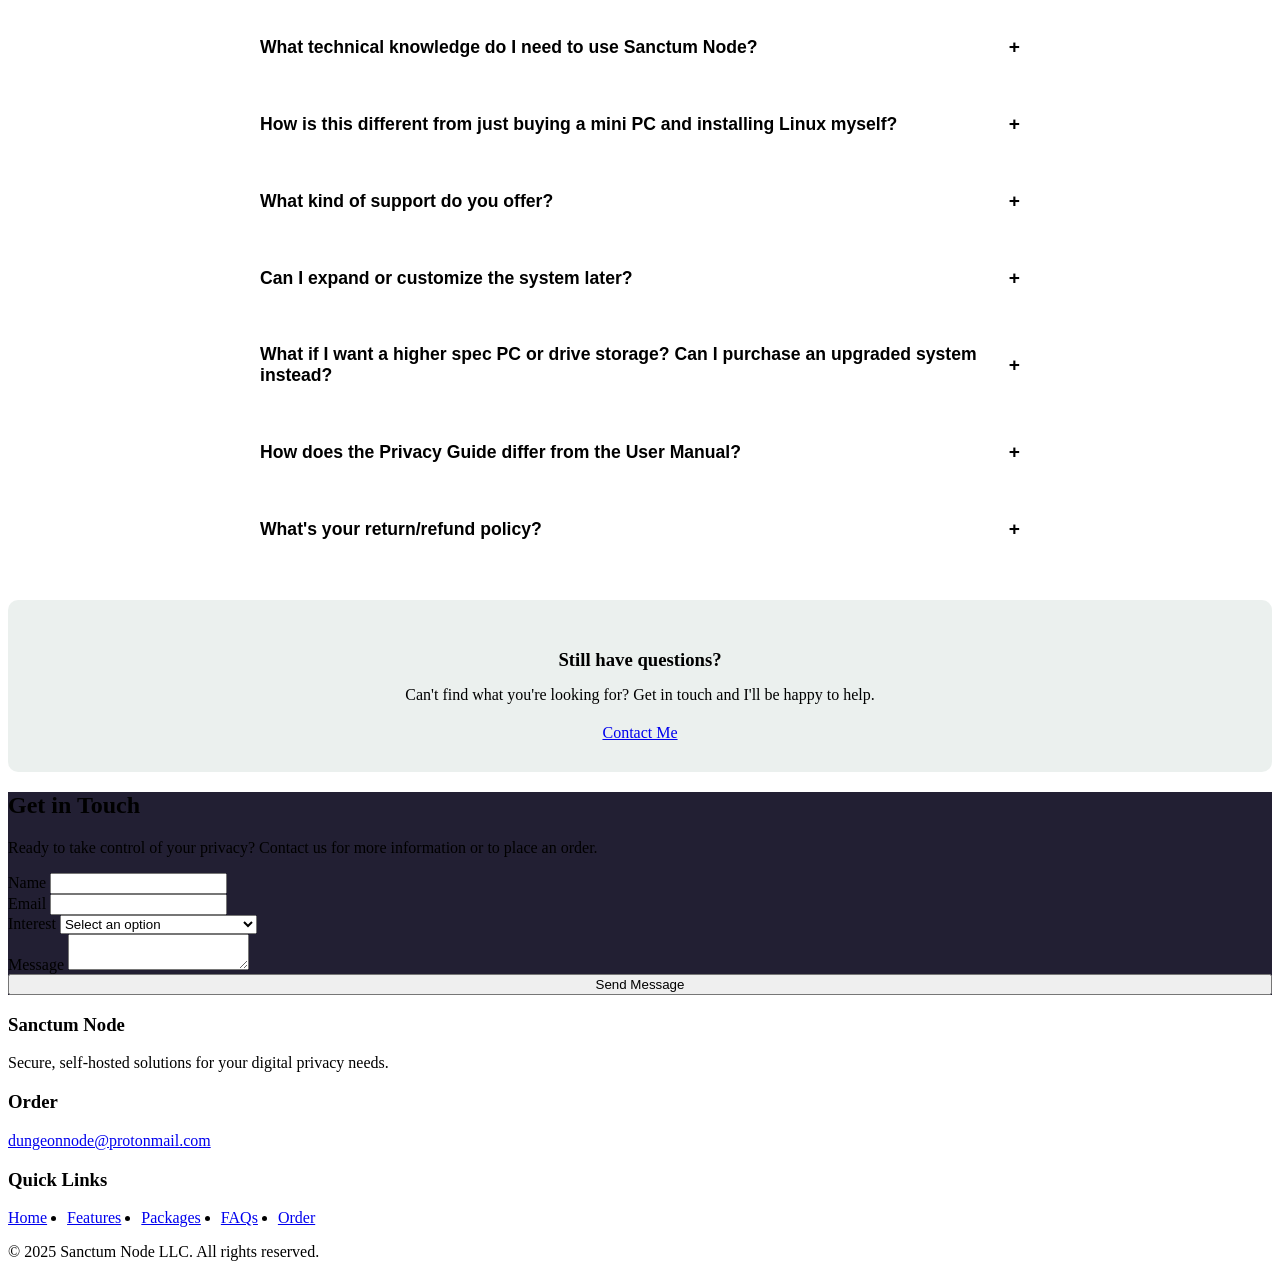
==== commit ba908710: "Add files via upload" ====
--- a/index.html
+++ b/index.html
@@ -23,8 +23,8 @@
     <div class="container">
         <nav>
             <a href="#" class="logo" style="display: flex; align-items: center; gap: 20px;">
-                <img src="DungeonLogo.png" alt="Sanctum Node" style="height: 70px; width: auto;">
-                <span style="font-size: 1.5rem; font-weight: 700; color: var(--primary-light);">Sanctum Node</span>
+                <img src="DungeonLogo.png" alt="Sanctum Node" style="height: 100px; width: auto;">
+                <span style="font-size: 2rem; font-weight: 700; color: var(--primary-light);">Sanctum Node</span>
             </a>
             <button class="mobile-menu-btn">☰</button>
             <ul class="nav-links">
@@ -66,7 +66,7 @@
                 <div class="feature-card">
                     <div class="feature-icon"></div>
                     <h3>Pre-configured Services</h3>
-                    <p>Ready-to-use<a href="https://www.howtogeek.com/733522/docker-for-beginners-everything-you-need-to-know/" target="_blank">Docker containers</a> for media streaming, cloud storage, ad blocking, and smart home management. This system is also pre-configured with privacy browsers, browser extensions, VPN, Password Manager, Office Programs, Local Wikipedia, and more.</p>
+                    <p>Ready-to-use<a href="https://www.howtogeek.com/733522/docker-for-beginners-everything-you-need-to-know/" target="_blank"> Docker containers</a> for media streaming, cloud storage, ad blocking, and smart home management. This system is also pre-configured with privacy browsers, browser extensions, VPN, Password Manager, Office Programs, Local Wikipedia, and more.</p>
                 </div>
                 
                 <div class="feature-card">
@@ -470,7 +470,6 @@
                             <li>Installed and configured Linux Mint</li>
                             <li>Installed and configured Docker containers with optimal security settings</li>
                             <li>Integrated all services to work together seamlessly</li>
-                            <li>Set up automated backups and maintenance scripts</li>
                             <li>Hardened the Linux installation for maximum privacy</li>
                             <li>Identified and installed free open-source software for privacy-hardened productivity</li>
                             <li>Included privacy guides, checklists, and articles on digital privacy</li>
@@ -522,6 +521,28 @@
                     </div>
                 </div>
             </div>
+
+            <!-- FAQ 6 -->
+            <div class="faq-item" style="margin-bottom: 15px; border: 1px solid var(--border); border-radius: 8px; overflow: hidden;">
+                <button class="faq-question" style="width: 100%; padding: 20px; background: var(--bg-tertiary); border: none; text-align: left; cursor: pointer; color: var(--text-primary); font-size: 1.1rem; font-weight: 600; display: flex; justify-content: space-between; align-items: center; transition: all 0.3s ease;">
+                    <span>What if I want a higher spec PC or drive storage? Can I purchase an upgraded system instead?</span>
+                    <span class="faq-icon" style="font-size: 1.2rem; transition: transform 0.3s ease;">+</span>
+                </button>
+                <div class="faq-answer" style="max-height: 0; overflow: hidden; transition: max-height 0.3s ease; background: var(--bg-tertiary);">
+                    <div style="padding: 20px; border-top: 1px solid var(--border); color: var(--text-secondary); line-height: 1.6;">
+                        <p><strong>Yes — upgrades are available.</strong> In your initial inquiry, let me know if you would like more storage or a mini-PC that can handle intense processing (e.g., running a local DeepSeek LLM model).</p>
+                        <ul style="margin-top: 10px; padding-left: 20px;">
+                            <li><strong>Higher-spec mini-PC available</strong> - Request a model with a more powerful CPU and additional RAM for intensive workloads like LLMs or heavy multitasking</li>
+                            <li><strong>More storage</strong> - Upgrade to larger HDDs or add additional drives; the 2-bay enclosure has an empty slot for expansion</li>
+                            <li><strong>Base specs are still solid</strong> - The minimum system (16GB RAM, 512GB SSD, 2-4TB HDD, AMD Ryzen 3 4300) will comfortably handle all self-hosted services, general use, and light gaming</li>
+                            <li><strong>Expandable self-hosting</strong> - Contact me to add new Docker containers, or learn to add them yourself</li>
+                            <li><strong>Additional software</strong> - Install programs from the Software Manager or from the web</li>
+                            <li><strong>Network-wide protection</strong> - Expand Pi-hole protection to all devices on your home network</li>
+                        </ul>
+                        <p style="margin-top: 15px;">You'll receive guides on how to safely expand and customize your system. Just let me know your needs when you reach out.</p>
+                    </div>
+                </div>
+            </div>          
 
             <!-- FAQ 5 -->
             <div class="faq-item" style="margin-bottom: 15px; border: 1px solid var(--border); border-radius: 8px; overflow: hidden;">
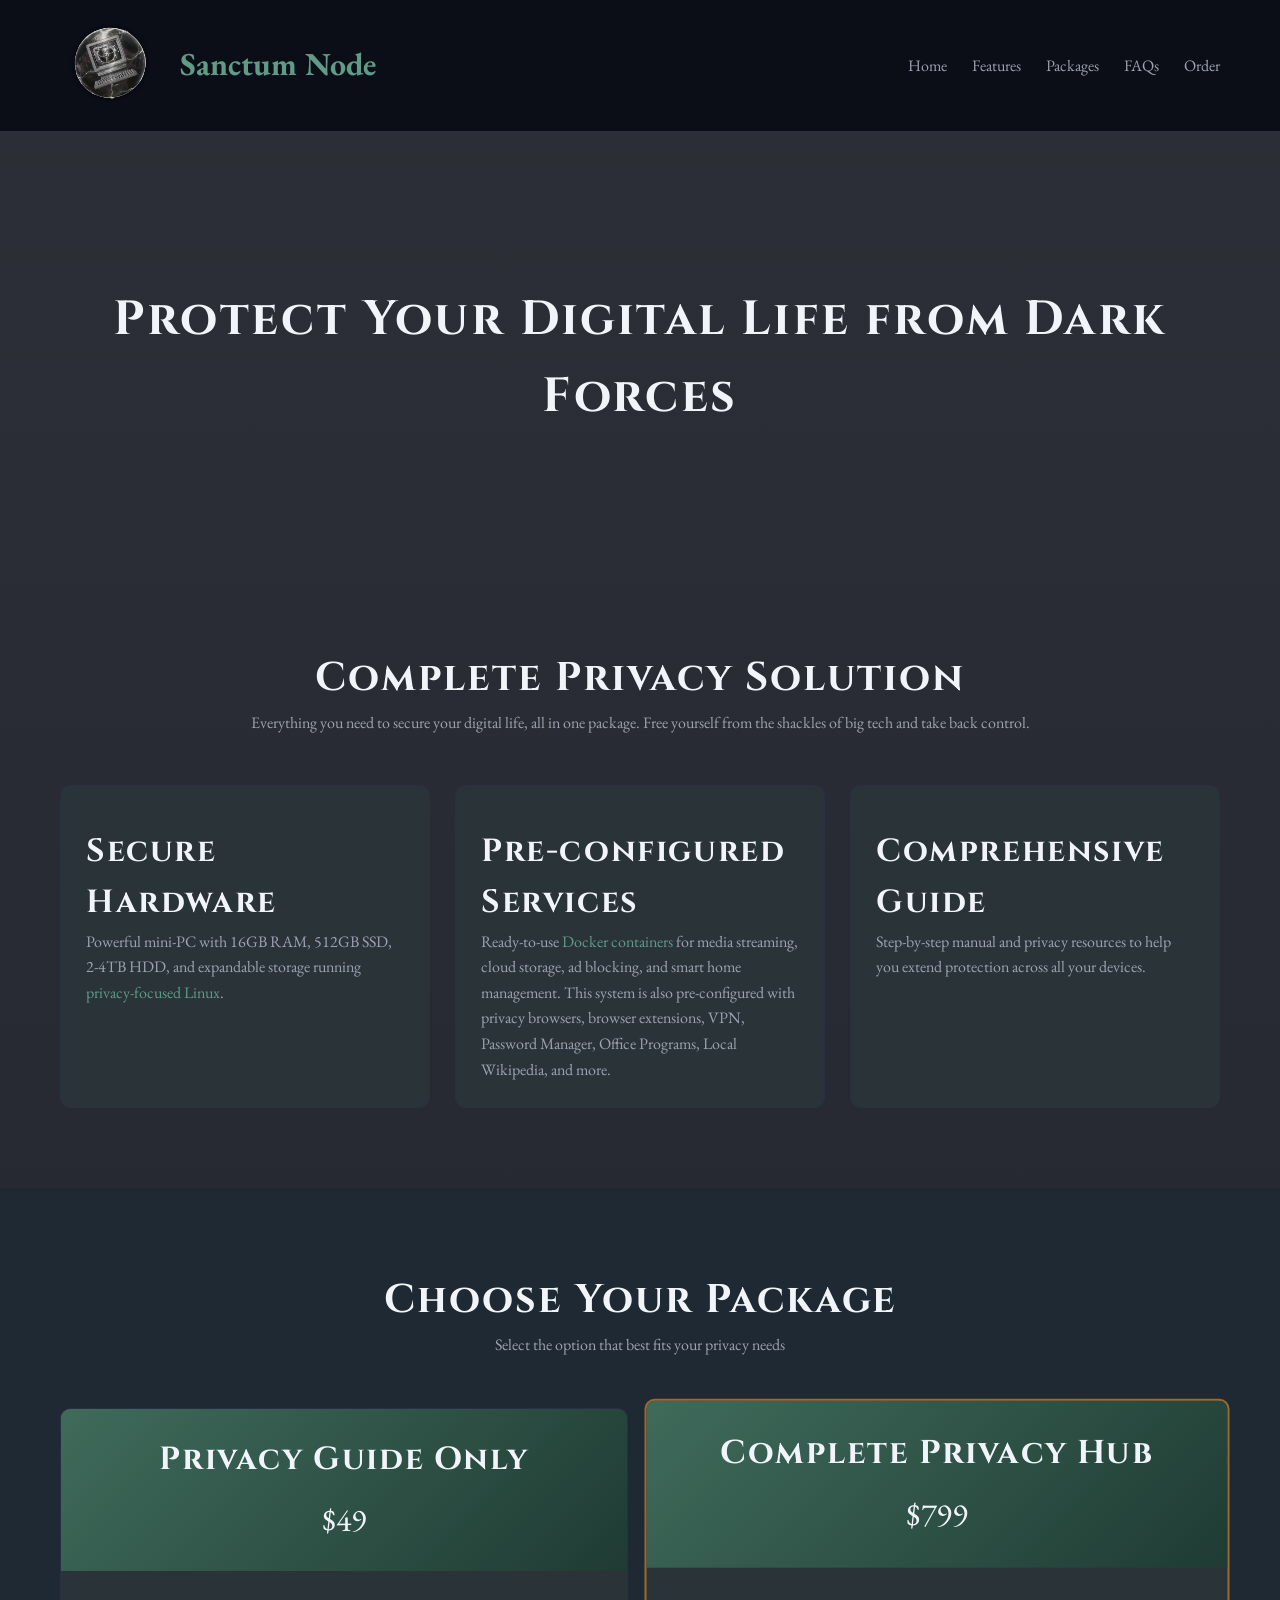
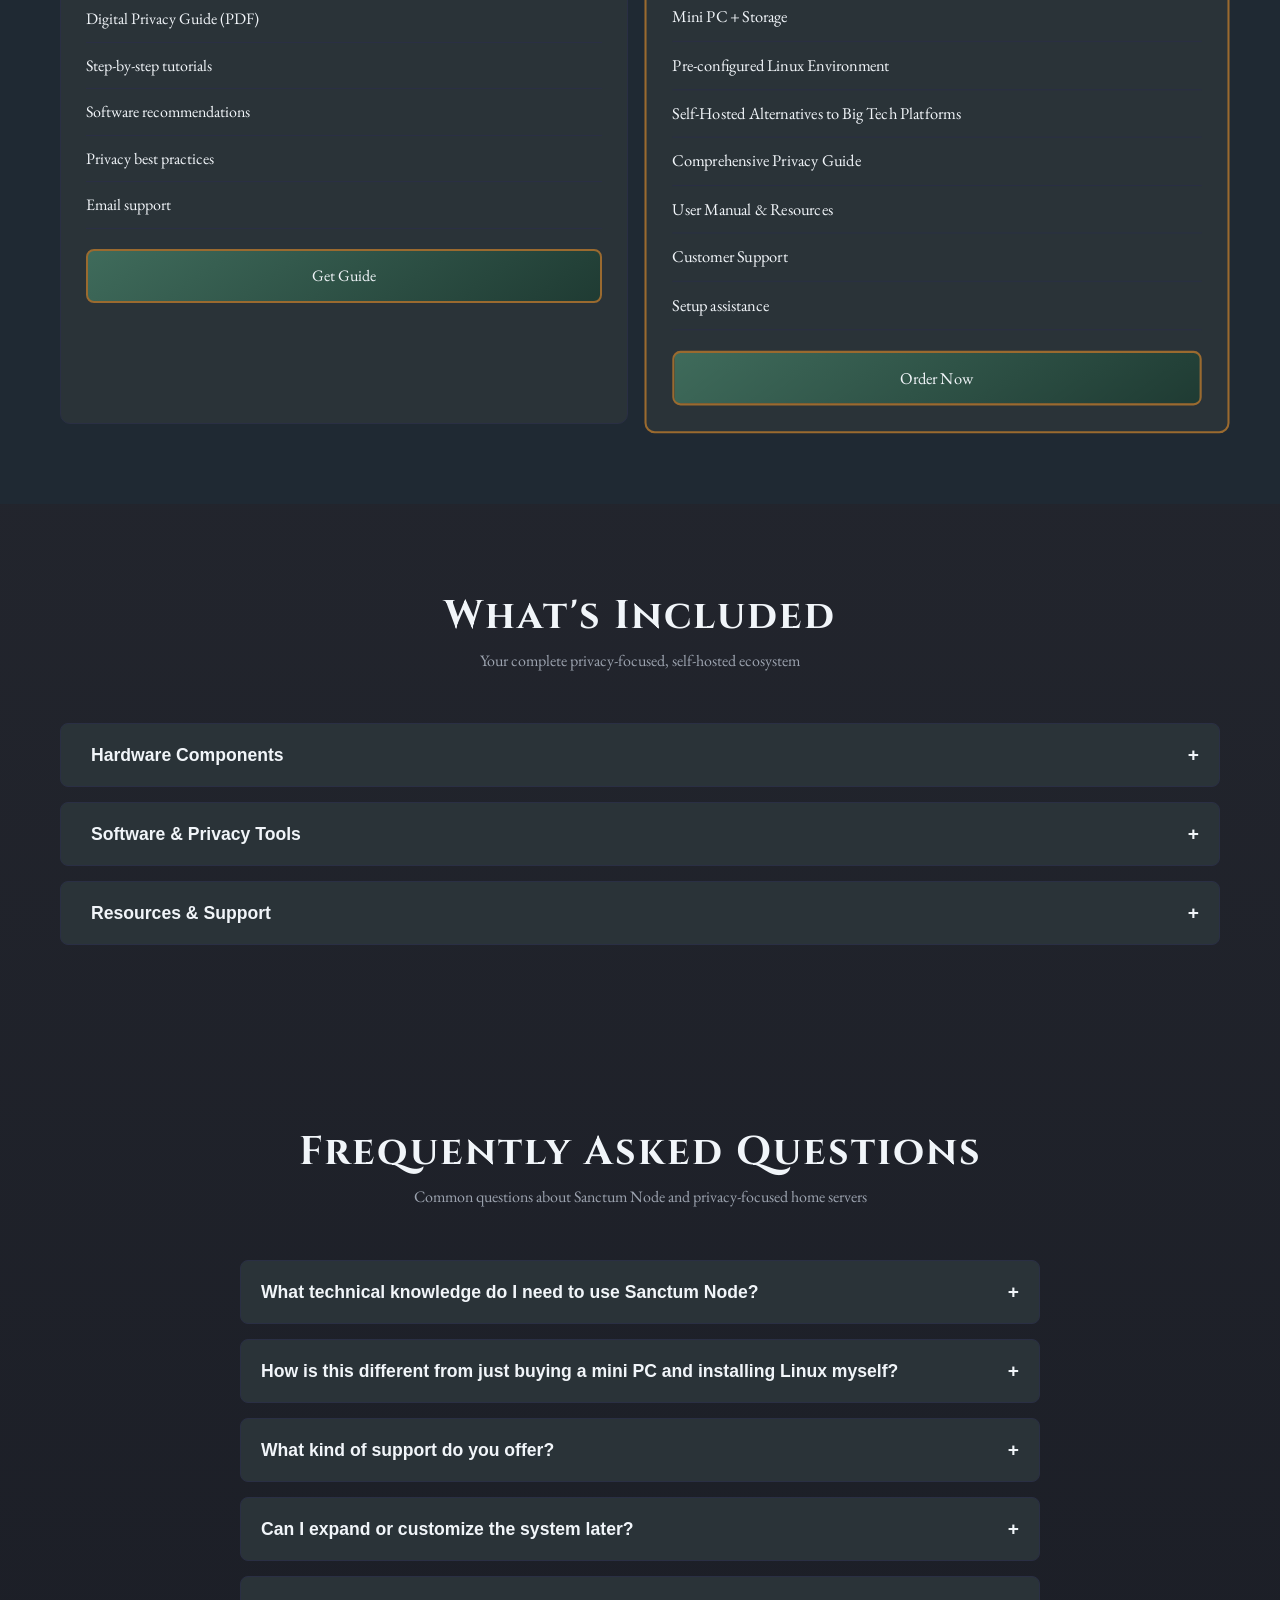
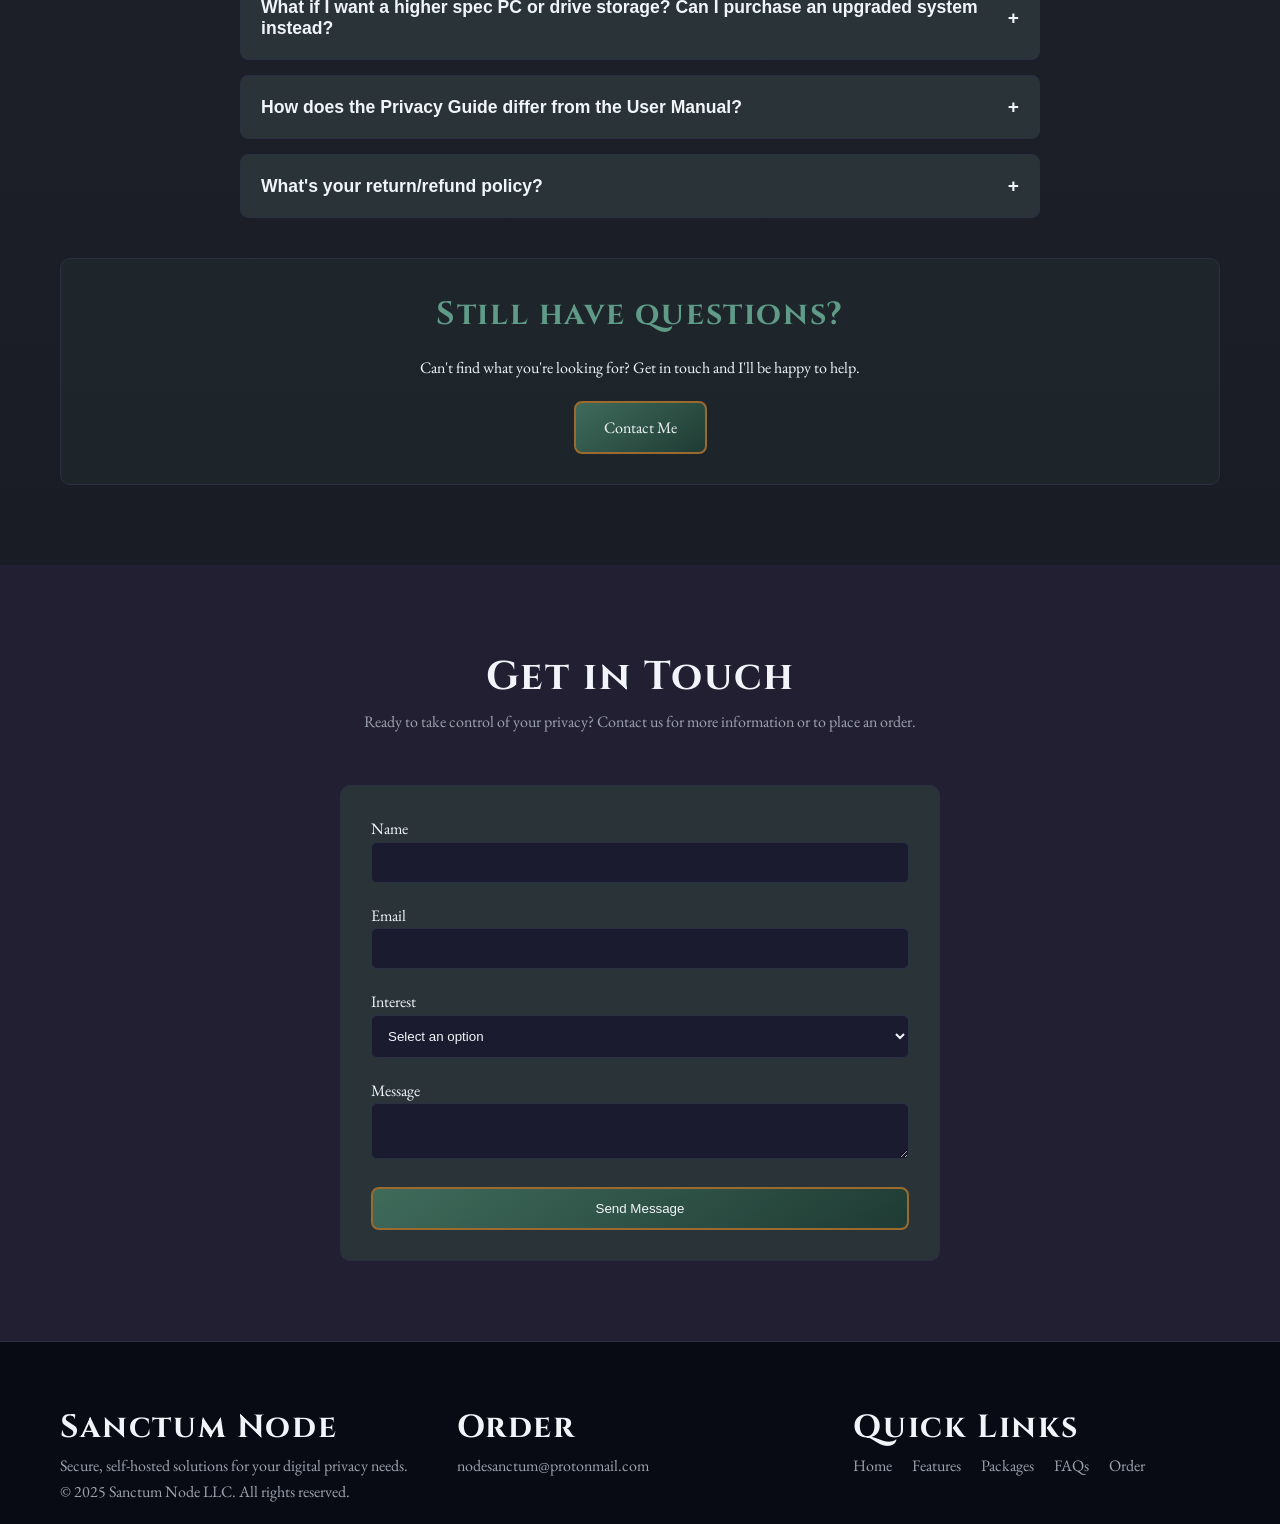
==== commit 0df53e08: "Update index.html" ====
--- a/index.html
+++ b/index.html
@@ -716,7 +716,7 @@
             <div class="footer-section">
                 <h3>Order</h3>
                 <ul class="footer-links" style="display: flex; flex-wrap: wrap; gap: 20px; margin: 0; padding: 0;">
-                    <li><a href="mailto:dungeonnode@protonmail.com">dungeonnode@protonmail.com</a></li>
+                    <li><a href="mailto:dungeonnode@protonmail.com">nodesanctum@protonmail.com</a></li>
                 </ul>
             </div>
             
@@ -796,4 +796,4 @@
 
 
 </body>
-</html>+</html>
--- a/styles.css
+++ b/styles.css
@@ -0,0 +1,399 @@
+/* =========================================
+   ROOT THEME
+   ========================================= */
+:root {
+    --primary: #3f6b5b;
+    --primary-light: #5f9b87;
+    --primary-dark: #1f3b33;
+
+    --accent: #9a6a2f;
+
+    --bg-main: #080b14;
+    --bg-card: #2a3338;
+    --bg-soft: #1a1b2e;
+
+    --text-main: #f1f5f9;
+    --text-muted: #9ca3af;
+
+    --border: #2a2f44;
+    --shadow: rgba(0,0,0,0.7);
+}
+
+/* =========================================
+   RESET
+   ========================================= */
+* {
+    margin: 0;
+    padding: 0;
+    box-sizing: border-box;
+}
+
+body {
+    background:
+        linear-gradient(rgba(8,11,20,0.85), rgba(8,11,20,0.95)),
+        url("SanctumNode.png") center/cover no-repeat fixed;
+    color: var(--text-main);
+    font-family: "EB Garamond", serif;
+    line-height: 1.6;
+}
+
+/* =========================================
+   TYPOGRAPHY
+   ========================================= */
+h1,h2,h3,h4 {
+    font-family: "Cinzel", serif;
+    letter-spacing: 0.05em;
+}
+
+h1 { font-size: clamp(2rem,5vw,3rem); }
+h2 { font-size: clamp(1.75rem,4vw,2.5rem); }
+h3 { font-size: clamp(1.5rem,3vw,2rem); }
+h4 { font-size: 1.2rem; }
+
+p { color: var(--text-muted); }
+
+/* =========================================
+   LAYOUT
+   ========================================= */
+.container {
+    max-width: 1200px;
+    margin: auto;
+    padding: 0 20px;
+}
+
+section {
+    padding: 80px 0;
+}
+
+.section-title {
+    text-align: center;
+    margin-bottom: 50px;
+}
+
+/* =========================================
+   HEADER
+   ========================================= */
+header {
+    position: sticky;
+    top: 0;
+    background: rgba(8,11,20,0.9);
+    backdrop-filter: blur(10px);
+    border-bottom: 1px solid var(--border);
+    z-index: 1000;
+}
+
+nav {
+    display: flex;
+    justify-content: space-between;
+    align-items: center;
+    padding: 15px 0;
+}
+
+.logo img {
+    height: 40px;
+}
+
+.nav-links {
+    display: flex;
+    gap: 25px;
+    list-style: none;
+}
+
+.nav-links a {
+    color: var(--text-muted);
+    text-decoration: none;
+}
+
+.nav-links a:hover {
+    color: var(--primary-light);
+}
+
+.mobile-menu-btn {
+    display: none;
+}
+
+/* =========================================
+   HERO
+   ========================================= */
+.hero {
+    text-align: center;
+    padding: 150px 0 100px;
+}
+
+/* =========================================
+   BUTTONS
+   ========================================= */
+.btn {
+    display: inline-block;
+    padding: 12px 28px;
+    background: linear-gradient(145deg,var(--primary),var(--primary-dark));
+    border: 2px solid var(--accent);
+    color: var(--text-main);
+    border-radius: 8px;
+    text-decoration: none;
+    transition: 0.3s;
+}
+
+.btn:hover {
+    background: linear-gradient(145deg,var(--primary-light),var(--primary));
+    transform: translateY(-2px);
+}
+
+/* =========================================
+   FEATURES
+   ========================================= */
+.features-grid {
+    display: grid;
+    grid-template-columns: repeat(auto-fit,minmax(280px,1fr));
+    gap: 25px;
+}
+
+.feature-card {
+    background: var(--bg-card);
+    padding: 25px;
+    border-radius: 10px;
+    border: 1px solid var(--border);
+    transition: 0.3s;
+}
+
+.feature-card:hover {
+    transform: translateY(-5px);
+    border-color: var(--primary);
+}
+
+.feature-icon {
+    font-size: 2rem;
+    color: var(--accent);
+    margin-bottom: 15px;
+}
+
+/* =========================================
+   PACKAGES
+   ========================================= */
+.packages {
+    display: grid;
+    grid-template-columns: repeat(auto-fit,minmax(280px,1fr));
+    gap: 25px;
+}
+
+.package-card {
+    background: var(--bg-card);
+    border-radius: 10px;
+    overflow: hidden;
+    border: 1px solid var(--border);
+}
+
+.package-header {
+    background: linear-gradient(135deg,var(--primary),var(--primary-dark));
+    padding: 25px;
+    text-align: center;
+}
+
+.package-price {
+    font-size: 2rem;
+    margin-top: 10px;
+}
+
+.package-body {
+    padding: 25px;
+}
+
+.package-features {
+    list-style: none;
+    margin-bottom: 20px;
+}
+
+.package-features li {
+    padding: 10px 0;
+    border-bottom: 1px solid var(--border);
+}
+
+.package-card.featured {
+    border: 2px solid var(--accent);
+    transform: scale(1.03);
+}
+
+/* =========================================
+   ACCORDION
+   ========================================= */
+.accordion {
+    background: var(--bg-card);
+    border-radius: 8px;
+    margin-bottom: 15px;
+    overflow: hidden;
+    border: 1px solid var(--border);
+}
+
+.accordion-header {
+    width: 100%;
+    padding: 18px;
+    background: var(--bg-card);
+    border: none;
+    text-align: left;
+    cursor: pointer;
+    color: var(--text-main);
+    display: flex;
+    justify-content: space-between;
+}
+
+.accordion-content {
+    max-height: 0;
+    overflow: hidden;
+    transition: 0.3s;
+}
+
+.accordion-content div {
+    padding: 20px;
+}
+
+/* =========================================
+   FAQ
+   ========================================= */
+.faq-item {
+    background: var(--bg-card);
+    border-radius: 8px;
+    margin-bottom: 15px;
+    border: 1px solid var(--border);
+}
+
+.faq-question {
+    width: 100%;
+    padding: 18px;
+    background: none;
+    border: none;
+    text-align: left;
+    cursor: pointer;
+    color: var(--text-main);
+}
+
+.faq-answer {
+    max-height: 0;
+    overflow: hidden;
+}
+
+.faq-answer div {
+    padding: 20px;
+}
+
+/* =========================================
+   CONTACT
+   ========================================= */
+.contact-form {
+    background: var(--bg-card);
+    padding: 30px;
+    border-radius: 10px;
+    border: 1px solid var(--border);
+    max-width: 600px;
+    margin: auto;
+}
+
+.form-group {
+    margin-bottom: 20px;
+}
+
+input, textarea, select {
+    width: 100%;
+    padding: 12px;
+    background: var(--bg-soft);
+    border: 1px solid var(--border);
+    color: var(--text-main);
+    border-radius: 6px;
+}
+
+/* =========================================
+   FOOTER
+   ========================================= */
+footer {
+    background: rgba(8,11,20,0.95);
+    padding: 60px 0 20px;
+    border-top: 1px solid var(--border);
+}
+
+.footer-content {
+    display: grid;
+    grid-template-columns: repeat(auto-fit,minmax(220px,1fr));
+    gap: 30px;
+}
+
+.footer-links {
+    list-style: none;
+}
+
+.footer-links a {
+    color: var(--text-muted);
+    text-decoration: none;
+}
+
+.footer-links a:hover {
+    color: var(--primary-light);
+}
+
+/* =========================================
+   MOBILE
+   ========================================= */
+@media (max-width:768px) {
+
+    .mobile-menu-btn {
+        display: block;
+    }
+
+    .nav-links {
+        display: none;
+        flex-direction: column;
+        background: var(--bg-card);
+        position: absolute;
+        top: 60px;
+        left: 0;
+        right: 0;
+        padding: 20px;
+    }
+
+    .nav-links.active {
+        display: flex;
+    }
+
+    section {
+        padding: 60px 0;
+    }
+
+    .packages,
+    .features-grid {
+        grid-template-columns: 1fr;
+    }
+}
+
+@media (max-width: 768px) {
+    .your-element {
+        background-position: top center; /* Shift focus to the top */
+    }
+}
+
+
+/* =========================================
+   GLOBAL LINK STYLES
+   ========================================= */
+
+a {
+    color: var(--primary-light);
+    text-decoration: none;
+    border-bottom: 1px solid transparent;
+    transition: color 0.25s ease, border-color 0.25s ease;
+}
+
+/* Hover = orange accent */
+a:hover {
+    color: var(--accent);
+    border-bottom-color: var(--accent);
+}
+
+/* Visited links (slightly muted green) */
+a:visited {
+    color: var(--primary);
+}
+
+/* Accessibility focus state */
+a:focus {
+    outline: 2px solid var(--accent);
+    outline-offset: 2px;
+    border-radius: 3px;
+}
